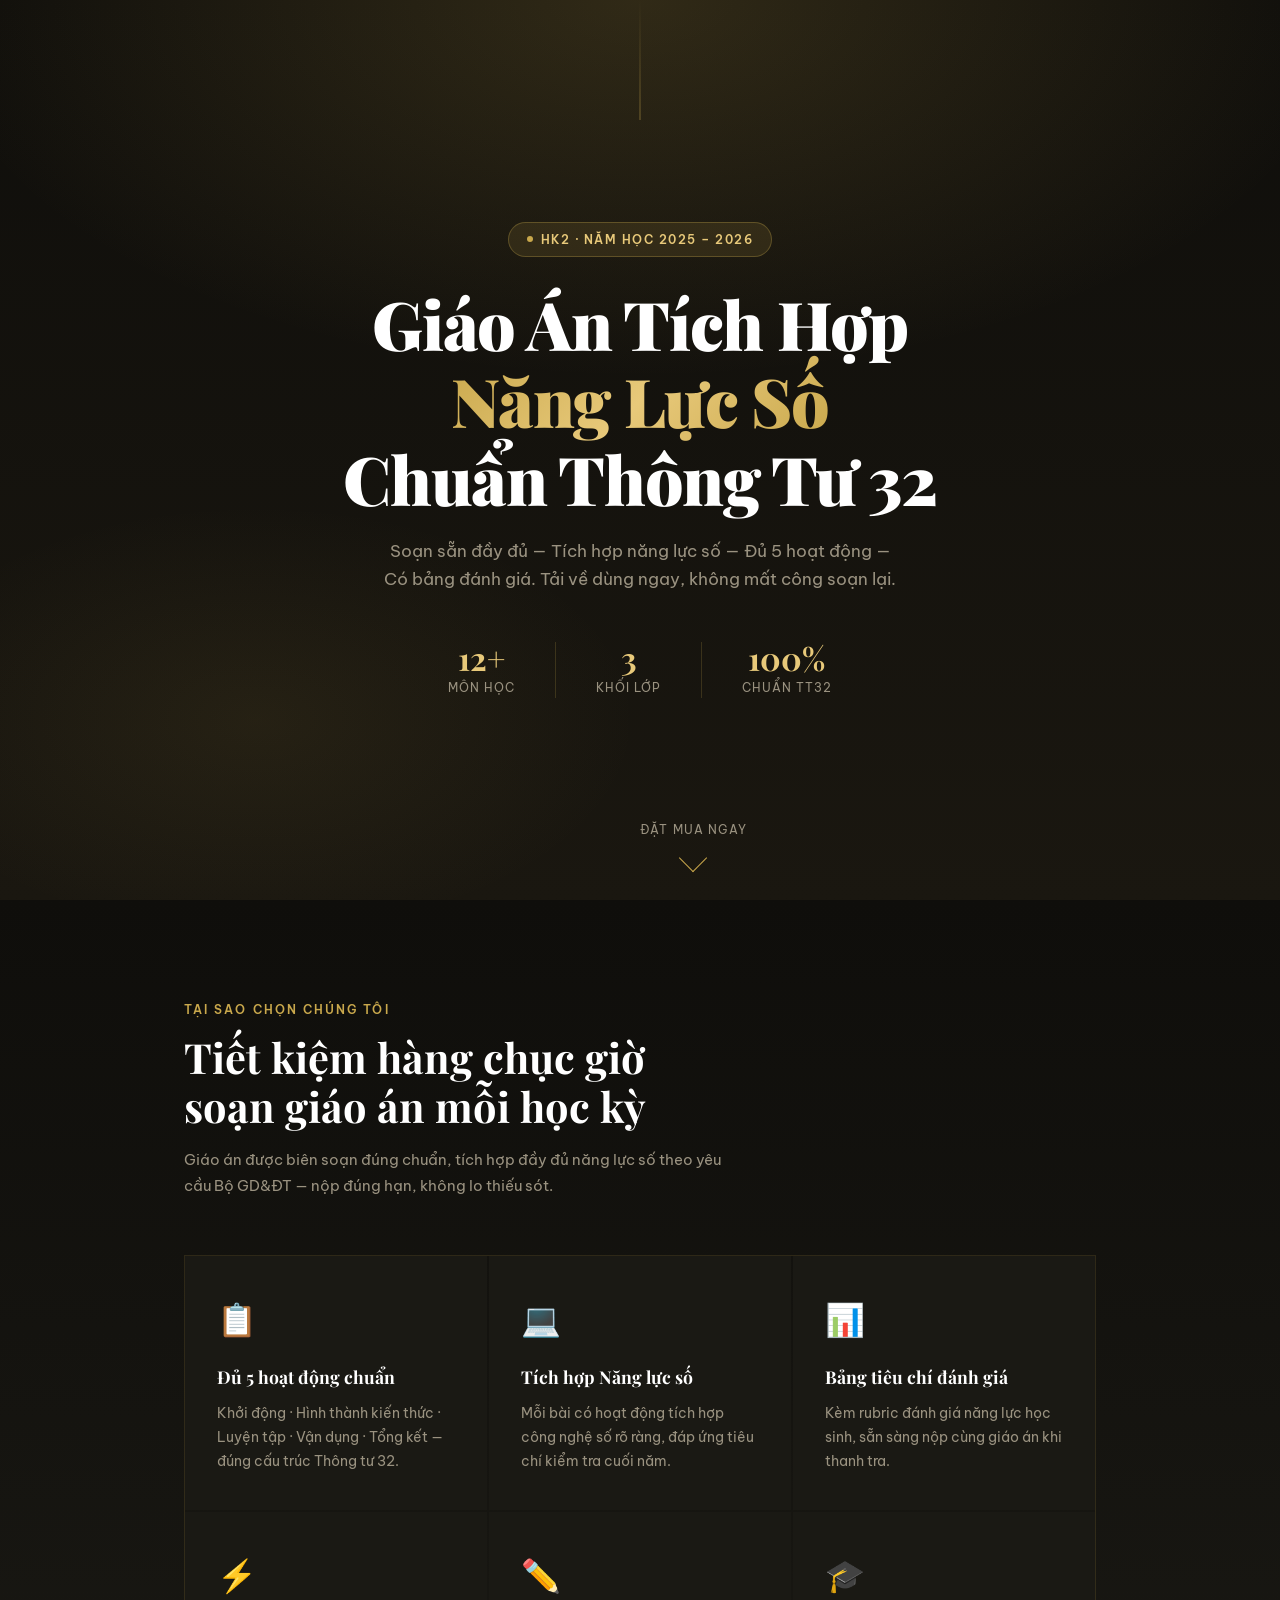
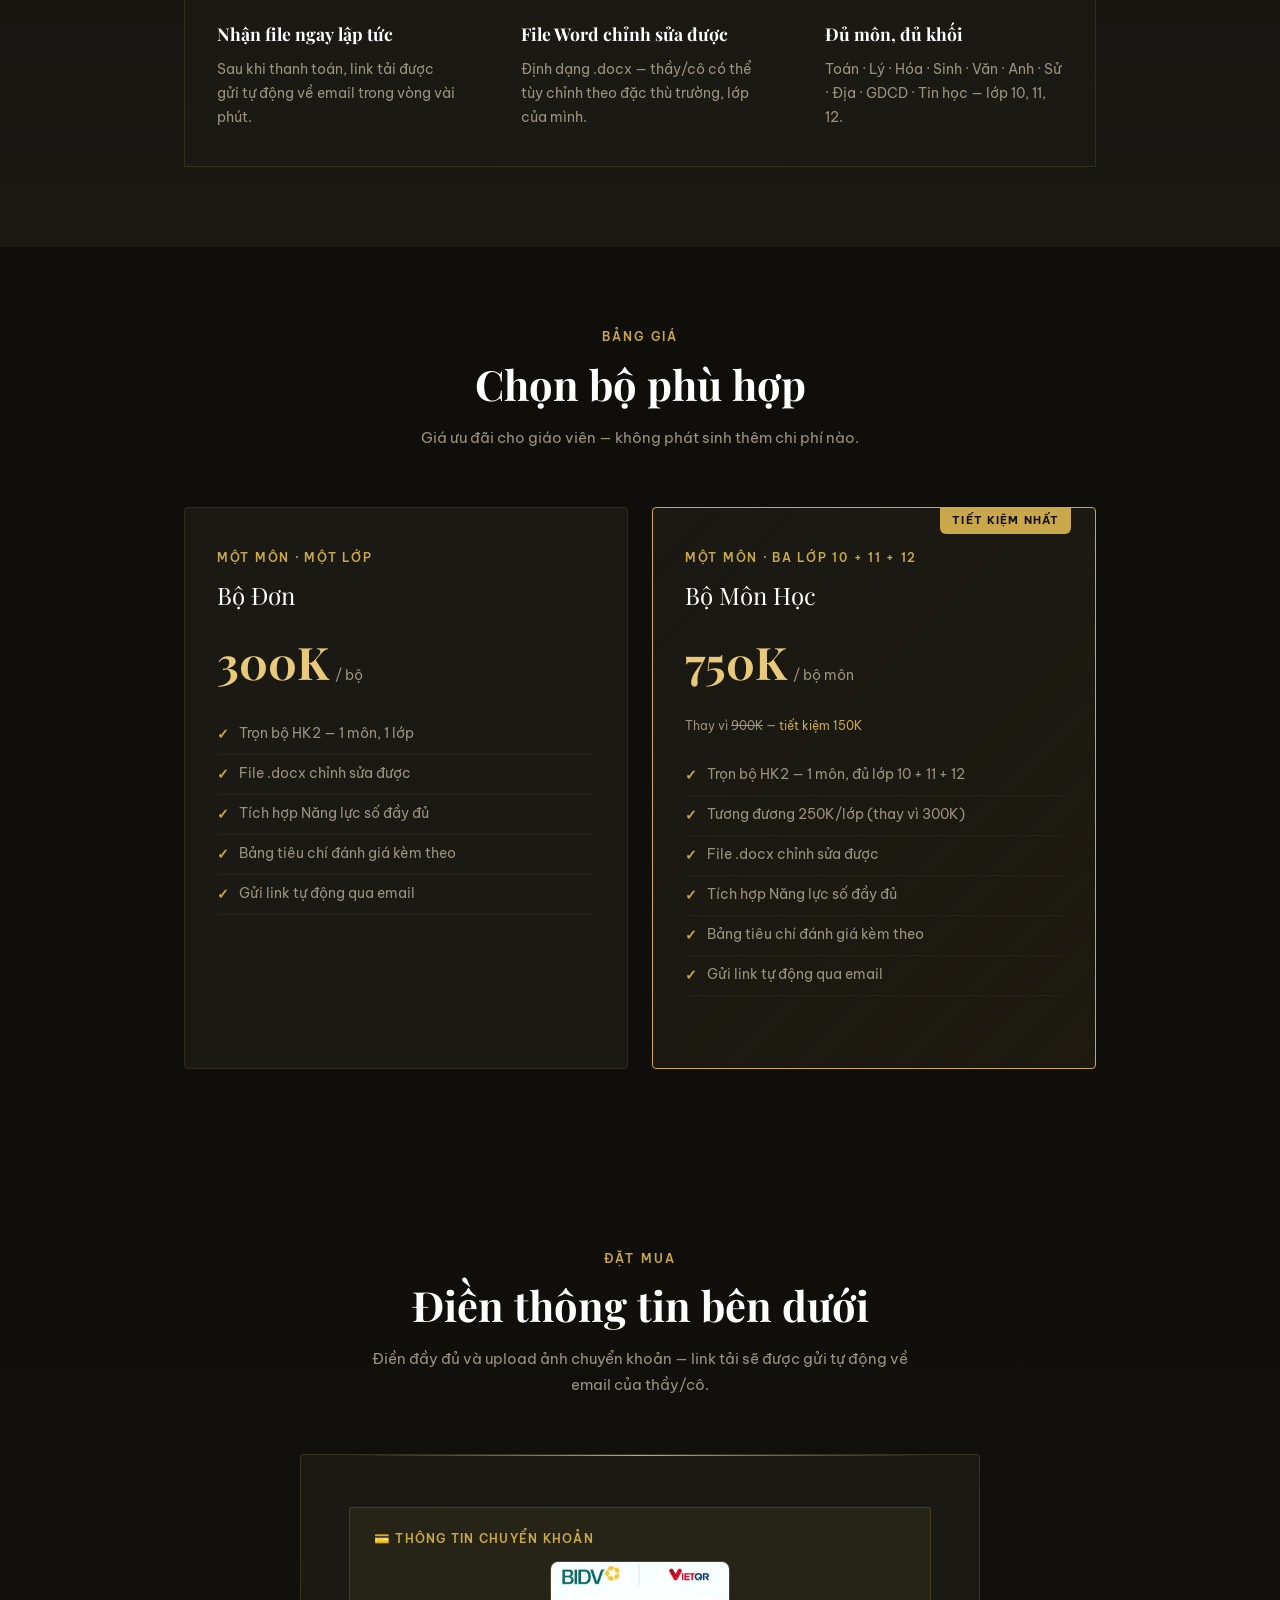
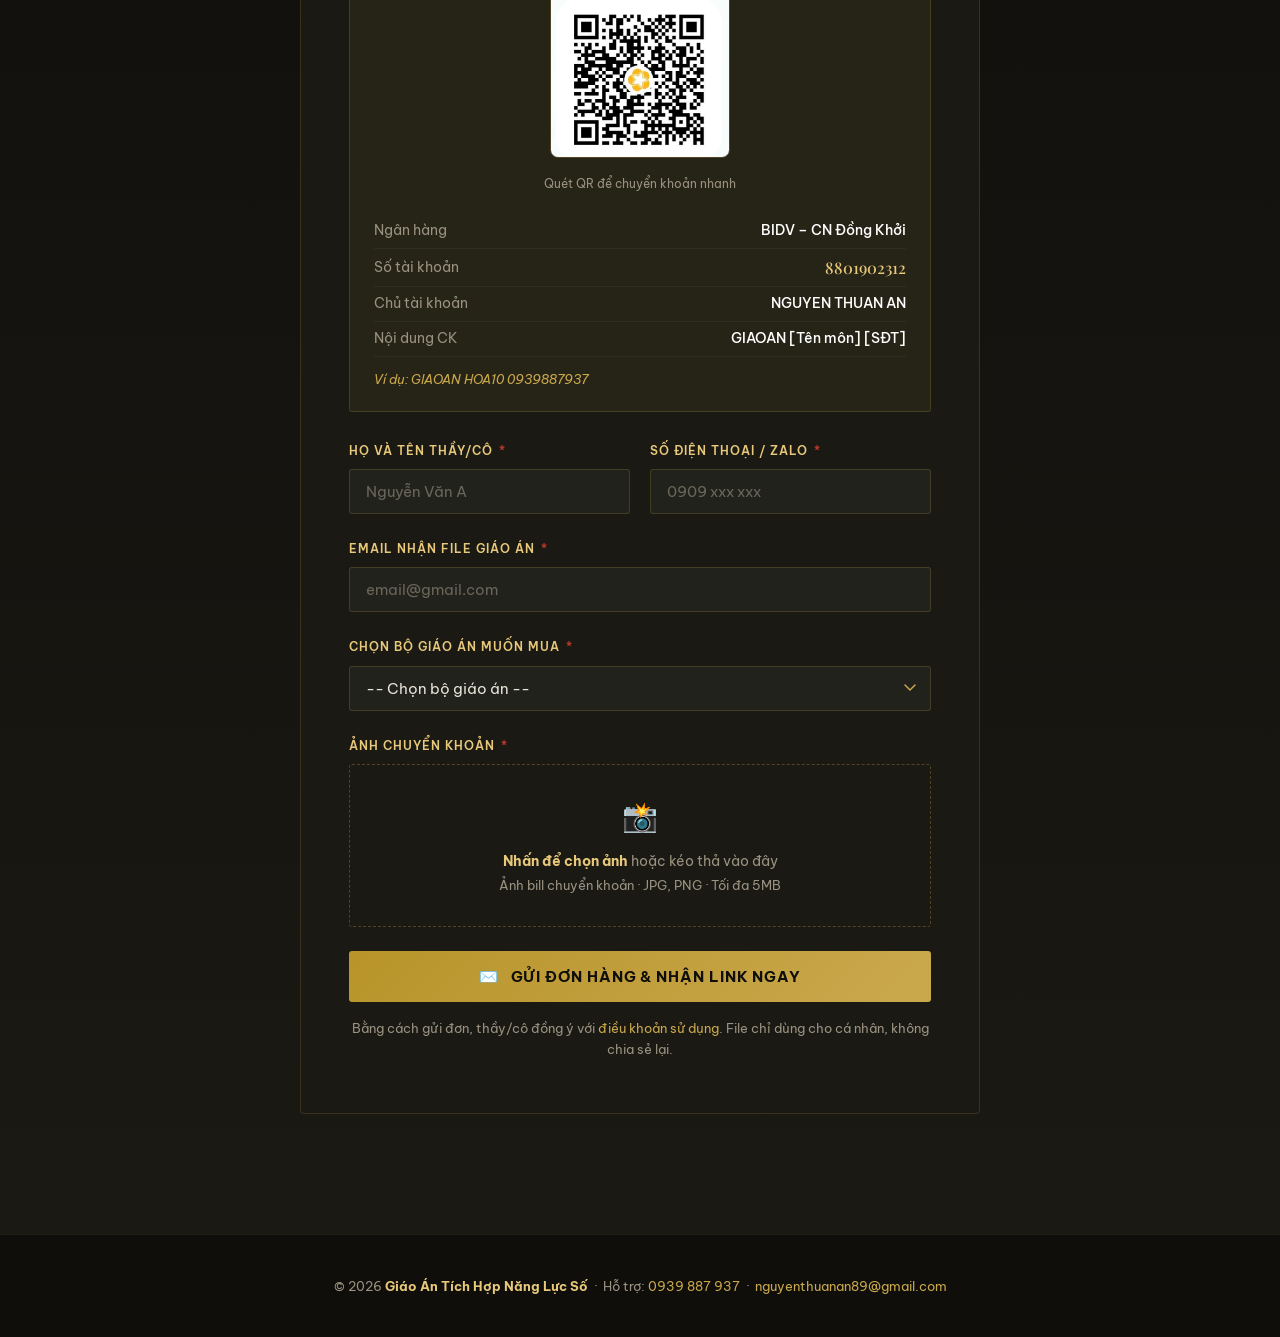
==== index.html @ e37b004a "Rename landing-giao-an.html to index.html" ====
<!DOCTYPE html>
<html lang="vi">
<head>
<meta charset="UTF-8"/>
<meta name="viewport" content="width=device-width, initial-scale=1.0"/>
<title>Giáo Án Tích Hợp Năng Lực Số HK2 2025–2026</title>
<link href="https://fonts.googleapis.com/css2?family=Playfair+Display:wght@700;900&family=Be+Vietnam+Pro:wght@300;400;500;600&display=swap" rel="stylesheet"/>
<style>
  :root {
    --gold: #c9a84c;
    --gold-light: #e8c97a;
    --gold-pale: #f5e9c8;
    --dark: #0f0e0b;
    --dark2: #1a1914;
    --dark3: #242318;
    --text: #e8e4d8;
    --text-muted: #9a9280;
    --red: #c0392b;
    --green: #27ae60;
  }

  *, *::before, *::after { box-sizing: border-box; margin: 0; padding: 0; }

  html { scroll-behavior: smooth; }

  body {
    background: var(--dark);
    color: var(--text);
    font-family: 'Be Vietnam Pro', sans-serif;
    font-weight: 400;
    line-height: 1.7;
    overflow-x: hidden;
  }

  /* ── NOISE TEXTURE OVERLAY ── */
  body::before {
    content: '';
    position: fixed;
    inset: 0;
    background-image: url("data:image/svg+xml,%3Csvg viewBox='0 0 200 200' xmlns='http://www.w3.org/2000/svg'%3E%3Cfilter id='n'%3E%3CfeTurbulence type='fractalNoise' baseFrequency='0.9' numOctaves='4' stitchTiles='stitch'/%3E%3C/filter%3E%3Crect width='100%25' height='100%25' filter='url(%23n)' opacity='0.04'/%3E%3C/svg%3E");
    pointer-events: none;
    z-index: 0;
    opacity: 0.4;
  }

  /* ── HERO ── */
  .hero {
    position: relative;
    min-height: 100vh;
    display: flex;
    flex-direction: column;
    align-items: center;
    justify-content: center;
    text-align: center;
    padding: 80px 24px 60px;
    overflow: hidden;
  }

  .hero-bg {
    position: absolute;
    inset: 0;
    background:
      radial-gradient(ellipse 80% 60% at 50% 0%, rgba(201,168,76,0.18) 0%, transparent 70%),
      radial-gradient(ellipse 50% 40% at 20% 80%, rgba(201,168,76,0.08) 0%, transparent 60%),
      linear-gradient(180deg, #0f0e0b 0%, #1a1710 100%);
    z-index: 0;
  }

  .hero-deco {
    position: absolute;
    top: 0; left: 50%;
    transform: translateX(-50%);
    width: 1px;
    height: 120px;
    background: linear-gradient(180deg, transparent, var(--gold));
    opacity: 0.5;
  }

  .badge {
    position: relative;
    z-index: 1;
    display: inline-flex;
    align-items: center;
    gap: 8px;
    background: rgba(201,168,76,0.12);
    border: 1px solid rgba(201,168,76,0.3);
    border-radius: 100px;
    padding: 6px 18px;
    font-size: 0.78rem;
    font-weight: 600;
    letter-spacing: 0.12em;
    text-transform: uppercase;
    color: var(--gold-light);
    margin-bottom: 28px;
    animation: fadeUp 0.8s ease both;
  }

  .badge::before {
    content: '';
    width: 6px; height: 6px;
    background: var(--gold);
    border-radius: 50%;
    animation: pulse 2s infinite;
  }

  @keyframes pulse {
    0%,100% { opacity: 1; transform: scale(1); }
    50% { opacity: 0.4; transform: scale(1.4); }
  }

  .hero h1 {
    position: relative;
    z-index: 1;
    font-family: 'Playfair Display', serif;
    font-size: clamp(2.4rem, 6vw, 4.2rem);
    font-weight: 900;
    line-height: 1.15;
    letter-spacing: -0.02em;
    color: #fff;
    max-width: 780px;
    animation: fadeUp 0.8s 0.15s ease both;
  }

  .hero h1 span {
    background: linear-gradient(135deg, var(--gold) 0%, var(--gold-light) 50%, var(--gold) 100%);
    -webkit-background-clip: text;
    -webkit-text-fill-color: transparent;
    background-clip: text;
  }

  .hero-sub {
    position: relative;
    z-index: 1;
    font-size: 1.05rem;
    color: var(--text-muted);
    max-width: 520px;
    margin: 20px auto 0;
    animation: fadeUp 0.8s 0.3s ease both;
  }

  .hero-stats {
    position: relative;
    z-index: 1;
    display: flex;
    gap: 40px;
    margin-top: 48px;
    animation: fadeUp 0.8s 0.45s ease both;
  }

  .stat { text-align: center; }
  .stat-num {
    font-family: 'Playfair Display', serif;
    font-size: 2rem;
    font-weight: 700;
    color: var(--gold-light);
    line-height: 1;
  }
  .stat-label {
    font-size: 0.75rem;
    color: var(--text-muted);
    letter-spacing: 0.08em;
    text-transform: uppercase;
    margin-top: 4px;
  }

  .stat-divider {
    width: 1px;
    background: rgba(201,168,76,0.2);
    align-self: stretch;
  }

  .scroll-hint {
    position: absolute;
    z-index: 1;
    bottom: 32px;
    left: 50%;
    transform: translateX(-50%);
    display: flex;
    flex-direction: column;
    align-items: center;
    gap: 8px;
    color: var(--text-muted);
    font-size: 0.72rem;
    letter-spacing: 0.1em;
    text-transform: uppercase;
    animation: fadeUp 1s 0.9s ease both;
  }

  .scroll-arrow {
    width: 20px; height: 20px;
    border-right: 1px solid var(--gold);
    border-bottom: 1px solid var(--gold);
    transform: rotate(45deg);
    animation: bounce 1.5s infinite;
  }

  @keyframes bounce {
    0%,100% { transform: rotate(45deg) translateY(0); }
    50% { transform: rotate(45deg) translateY(5px); }
  }

  /* ── SECTION BASE ── */
  section { position: relative; z-index: 1; }

  .container {
    max-width: 960px;
    margin: 0 auto;
    padding: 0 24px;
  }

  .section-label {
    font-size: 0.72rem;
    font-weight: 600;
    letter-spacing: 0.18em;
    text-transform: uppercase;
    color: var(--gold);
    margin-bottom: 12px;
  }

  .section-title {
    font-family: 'Playfair Display', serif;
    font-size: clamp(1.8rem, 4vw, 2.6rem);
    font-weight: 700;
    line-height: 1.2;
    color: #fff;
    margin-bottom: 16px;
  }

  .section-desc {
    color: var(--text-muted);
    max-width: 540px;
    font-size: 0.95rem;
  }

  /* ── WHY ── */
  .why {
    padding: 100px 0 80px;
    background: linear-gradient(180deg, var(--dark) 0%, var(--dark2) 100%);
  }

  .why-grid {
    display: grid;
    grid-template-columns: repeat(auto-fit, minmax(260px, 1fr));
    gap: 2px;
    margin-top: 56px;
    border: 1px solid rgba(201,168,76,0.15);
  }

  .why-card {
    background: var(--dark2);
    padding: 36px 32px;
    transition: background 0.3s;
    position: relative;
    overflow: hidden;
  }

  .why-card::after {
    content: '';
    position: absolute;
    bottom: 0; left: 0; right: 0;
    height: 2px;
    background: linear-gradient(90deg, transparent, var(--gold), transparent);
    transform: scaleX(0);
    transition: transform 0.4s;
  }

  .why-card:hover { background: var(--dark3); }
  .why-card:hover::after { transform: scaleX(1); }

  .why-icon {
    font-size: 2rem;
    margin-bottom: 16px;
    display: block;
  }

  .why-card h3 {
    font-family: 'Playfair Display', serif;
    font-size: 1.1rem;
    color: #fff;
    margin-bottom: 10px;
  }

  .why-card p {
    font-size: 0.88rem;
    color: var(--text-muted);
    line-height: 1.7;
  }

  /* ── PRICING ── */
  .pricing {
    padding: 80px 0 100px;
  }

  .pricing-grid {
    display: grid;
    grid-template-columns: repeat(auto-fit, minmax(280px, 1fr));
    gap: 24px;
    margin-top: 56px;
  }

  .price-card {
    background: var(--dark2);
    border: 1px solid rgba(201,168,76,0.12);
    border-radius: 4px;
    padding: 40px 32px;
    position: relative;
    transition: transform 0.3s, border-color 0.3s;
  }

  .price-card:hover {
    transform: translateY(-6px);
    border-color: rgba(201,168,76,0.4);
  }

  .price-card.featured {
    border-color: var(--gold);
    background: linear-gradient(135deg, var(--dark2) 0%, rgba(201,168,76,0.08) 100%);
  }

  .featured-tag {
    position: absolute;
    top: -1px; right: 24px;
    background: var(--gold);
    color: var(--dark);
    font-size: 0.7rem;
    font-weight: 700;
    letter-spacing: 0.1em;
    text-transform: uppercase;
    padding: 4px 12px;
    border-radius: 0 0 6px 6px;
  }

  .price-subject {
    font-size: 0.72rem;
    font-weight: 600;
    letter-spacing: 0.15em;
    text-transform: uppercase;
    color: var(--gold);
    margin-bottom: 8px;
  }

  .price-name {
    font-family: 'Playfair Display', serif;
    font-size: 1.5rem;
    color: #fff;
    margin-bottom: 24px;
  }

  .price-amount {
    display: flex;
    align-items: baseline;
    gap: 6px;
    margin-bottom: 28px;
  }

  .price-num {
    font-family: 'Playfair Display', serif;
    font-size: 2.8rem;
    font-weight: 700;
    color: var(--gold-light);
    line-height: 1;
  }

  .price-unit {
    font-size: 0.85rem;
    color: var(--text-muted);
  }

  .price-features {
    list-style: none;
    margin-bottom: 32px;
  }

  .price-features li {
    display: flex;
    align-items: flex-start;
    gap: 10px;
    font-size: 0.88rem;
    color: var(--text-muted);
    padding: 7px 0;
    border-bottom: 1px solid rgba(255,255,255,0.04);
  }

  .price-features li::before {
    content: '✓';
    color: var(--gold);
    font-weight: 700;
    flex-shrink: 0;
    margin-top: 1px;
  }

  /* ── FORM SECTION ── */
  .form-section {
    padding: 80px 0 120px;
    background: linear-gradient(180deg, var(--dark) 0%, var(--dark2) 100%);
  }

  .form-wrap {
    max-width: 680px;
    margin: 56px auto 0;
    background: var(--dark2);
    border: 1px solid rgba(201,168,76,0.18);
    border-radius: 4px;
    padding: 52px 48px;
    position: relative;
  }

  .form-wrap::before {
    content: '';
    position: absolute;
    top: 0; left: 48px; right: 48px;
    height: 1px;
    background: linear-gradient(90deg, transparent, var(--gold), transparent);
  }

  .form-row {
    display: grid;
    grid-template-columns: 1fr 1fr;
    gap: 20px;
  }

  .form-group {
    margin-bottom: 24px;
  }

  .form-group.full { grid-column: 1 / -1; }

  label {
    display: block;
    font-size: 0.78rem;
    font-weight: 600;
    letter-spacing: 0.08em;
    text-transform: uppercase;
    color: var(--gold-light);
    margin-bottom: 8px;
  }

  label span {
    color: var(--red);
    margin-left: 2px;
  }

  input, select, textarea {
    width: 100%;
    background: rgba(255,255,255,0.04);
    border: 1px solid rgba(201,168,76,0.2);
    border-radius: 3px;
    padding: 12px 16px;
    color: var(--text);
    font-family: 'Be Vietnam Pro', sans-serif;
    font-size: 0.92rem;
    transition: border-color 0.25s, background 0.25s;
    outline: none;
    -webkit-appearance: none;
  }

  input:focus, select:focus, textarea:focus {
    border-color: var(--gold);
    background: rgba(201,168,76,0.05);
  }

  input::placeholder, textarea::placeholder {
    color: var(--text-muted);
    opacity: 0.6;
  }

  select {
    cursor: pointer;
    background-image: url("data:image/svg+xml,%3Csvg xmlns='http://www.w3.org/2000/svg' width='12' height='8' viewBox='0 0 12 8'%3E%3Cpath d='M1 1l5 5 5-5' stroke='%23c9a84c' stroke-width='1.5' fill='none' stroke-linecap='round'/%3E%3C/svg%3E");
    background-repeat: no-repeat;
    background-position: right 14px center;
    padding-right: 40px;
  }

  select option {
    background: var(--dark2);
    color: var(--text);
  }

  /* Upload area */
  .upload-area {
    border: 1px dashed rgba(201,168,76,0.3);
    border-radius: 3px;
    padding: 28px 20px;
    text-align: center;
    cursor: pointer;
    transition: border-color 0.25s, background 0.25s;
    position: relative;
  }

  .upload-area:hover {
    border-color: var(--gold);
    background: rgba(201,168,76,0.04);
  }

  .upload-area input[type="file"] {
    position: absolute;
    inset: 0;
    opacity: 0;
    cursor: pointer;
    width: 100%;
    height: 100%;
    border: none;
    padding: 0;
    background: none;
  }

  .upload-icon { font-size: 1.8rem; margin-bottom: 8px; }

  .upload-text {
    font-size: 0.88rem;
    color: var(--text-muted);
  }

  .upload-text strong { color: var(--gold-light); }

  #upload-preview {
    margin-top: 10px;
    font-size: 0.82rem;
    color: var(--green);
    display: none;
  }

  /* CK Info box */
  .ck-box {
    background: rgba(201,168,76,0.07);
    border: 1px solid rgba(201,168,76,0.2);
    border-radius: 3px;
    padding: 20px 24px;
    margin-bottom: 28px;
  }

  .ck-box-title {
    font-size: 0.78rem;
    font-weight: 600;
    letter-spacing: 0.1em;
    text-transform: uppercase;
    color: var(--gold);
    margin-bottom: 12px;
  }

  .ck-row {
    display: flex;
    justify-content: space-between;
    align-items: center;
    padding: 5px 0;
    border-bottom: 1px solid rgba(255,255,255,0.04);
    font-size: 0.88rem;
  }

  .ck-row:last-child { border-bottom: none; }
  .ck-key { color: var(--text-muted); }
  .ck-val { color: #fff; font-weight: 500; }
  .ck-val.highlight { color: var(--gold-light); font-family: 'Playfair Display', serif; font-size: 1rem; }

  /* Submit button */
  .btn-submit {
    width: 100%;
    background: linear-gradient(135deg, #b8942a 0%, var(--gold) 50%, #b8942a 100%);
    background-size: 200% auto;
    border: none;
    border-radius: 3px;
    padding: 16px 24px;
    color: var(--dark);
    font-family: 'Be Vietnam Pro', sans-serif;
    font-size: 0.95rem;
    font-weight: 700;
    letter-spacing: 0.06em;
    text-transform: uppercase;
    cursor: pointer;
    transition: background-position 0.4s, transform 0.2s, box-shadow 0.3s;
    position: relative;
    overflow: hidden;
  }

  .btn-submit:hover {
    background-position: right center;
    transform: translateY(-2px);
    box-shadow: 0 8px 32px rgba(201,168,76,0.35);
  }

  .btn-submit:active { transform: translateY(0); }

  .btn-submit:disabled {
    opacity: 0.6;
    cursor: not-allowed;
    transform: none;
  }

  /* Success state */
  .success-msg {
    display: none;
    text-align: center;
    padding: 40px 20px;
    animation: fadeUp 0.5s ease both;
  }

  .success-icon {
    font-size: 3rem;
    margin-bottom: 16px;
  }

  .success-msg h3 {
    font-family: 'Playfair Display', serif;
    font-size: 1.6rem;
    color: var(--gold-light);
    margin-bottom: 10px;
  }

  .success-msg p {
    color: var(--text-muted);
    font-size: 0.92rem;
  }

  /* Form note */
  .form-note {
    text-align: center;
    font-size: 0.8rem;
    color: var(--text-muted);
    margin-top: 16px;
  }

  .form-note a { color: var(--gold); text-decoration: none; }

  /* Error */
  .field-error {
    font-size: 0.78rem;
    color: #e74c3c;
    margin-top: 5px;
    display: none;
  }

  /* ── FOOTER ── */
  footer {
    border-top: 1px solid rgba(201,168,76,0.1);
    padding: 40px 24px;
    text-align: center;
    color: var(--text-muted);
    font-size: 0.82rem;
  }

  footer a { color: var(--gold); text-decoration: none; }

  /* ── ANIMATIONS ── */
  @keyframes fadeUp {
    from { opacity: 0; transform: translateY(24px); }
    to   { opacity: 1; transform: translateY(0); }
  }

  .reveal {
    opacity: 0;
    transform: translateY(30px);
    transition: opacity 0.7s ease, transform 0.7s ease;
  }

  .reveal.visible {
    opacity: 1;
    transform: translateY(0);
  }

  /* ── RESPONSIVE ── */
  @media (max-width: 600px) {
    .form-wrap { padding: 36px 24px; }
    .form-row { grid-template-columns: 1fr; }
    .hero-stats { gap: 24px; }
    .stat-num { font-size: 1.5rem; }
  }
</style>
</head>
<body>

<!-- HERO -->
<section class="hero">
  <div class="hero-bg"></div>
  <div class="hero-deco"></div>

  <div class="badge">HK2 · Năm học 2025 – 2026</div>

  <h1>Giáo Án Tích Hợp<br/><span>Năng Lực Số</span><br/>Chuẩn Thông Tư 32</h1>

  <p class="hero-sub">Soạn sẵn đầy đủ — Tích hợp năng lực số — Đủ 5 hoạt động — Có bảng đánh giá. Tải về dùng ngay, không mất công soạn lại.</p>

  <div class="hero-stats">
    <div class="stat">
      <div class="stat-num">12+</div>
      <div class="stat-label">Môn học</div>
    </div>
    <div class="stat-divider"></div>
    <div class="stat">
      <div class="stat-num">3</div>
      <div class="stat-label">Khối lớp</div>
    </div>
    <div class="stat-divider"></div>
    <div class="stat">
      <div class="stat-num">100%</div>
      <div class="stat-label">Chuẩn TT32</div>
    </div>
  </div>

  <div class="scroll-hint">
    Đặt mua ngay
    <div class="scroll-arrow"></div>
  </div>
</section>

<!-- WHY -->
<section class="why">
  <div class="container">
    <div class="reveal">
      <div class="section-label">Tại sao chọn chúng tôi</div>
      <h2 class="section-title">Tiết kiệm hàng chục giờ<br/>soạn giáo án mỗi học kỳ</h2>
      <p class="section-desc">Giáo án được biên soạn đúng chuẩn, tích hợp đầy đủ năng lực số theo yêu cầu Bộ GD&ĐT — nộp đúng hạn, không lo thiếu sót.</p>
    </div>

    <div class="why-grid reveal">
      <div class="why-card">
        <span class="why-icon">📋</span>
        <h3>Đủ 5 hoạt động chuẩn</h3>
        <p>Khởi động · Hình thành kiến thức · Luyện tập · Vận dụng · Tổng kết — đúng cấu trúc Thông tư 32.</p>
      </div>
      <div class="why-card">
        <span class="why-icon">💻</span>
        <h3>Tích hợp Năng lực số</h3>
        <p>Mỗi bài có hoạt động tích hợp công nghệ số rõ ràng, đáp ứng tiêu chí kiểm tra cuối năm.</p>
      </div>
      <div class="why-card">
        <span class="why-icon">📊</span>
        <h3>Bảng tiêu chí đánh giá</h3>
        <p>Kèm rubric đánh giá năng lực học sinh, sẵn sàng nộp cùng giáo án khi thanh tra.</p>
      </div>
      <div class="why-card">
        <span class="why-icon">⚡</span>
        <h3>Nhận file ngay lập tức</h3>
        <p>Sau khi thanh toán, link tải được gửi tự động về email trong vòng vài phút.</p>
      </div>
      <div class="why-card">
        <span class="why-icon">✏️</span>
        <h3>File Word chỉnh sửa được</h3>
        <p>Định dạng .docx — thầy/cô có thể tùy chỉnh theo đặc thù trường, lớp của mình.</p>
      </div>
      <div class="why-card">
        <span class="why-icon">🎓</span>
        <h3>Đủ môn, đủ khối</h3>
        <p>Toán · Lý · Hóa · Sinh · Văn · Anh · Sử · Địa · GDCD · Tin học — lớp 10, 11, 12.</p>
      </div>
    </div>
  </div>
</section>

<!-- PRICING -->
<section class="pricing">
  <div class="container">
    <div class="reveal" style="text-align:center">
      <div class="section-label">Bảng giá</div>
      <h2 class="section-title">Chọn bộ phù hợp</h2>
      <p class="section-desc" style="margin:0 auto">Giá ưu đãi cho giáo viên — không phát sinh thêm chi phí nào.</p>
    </div>

    <div class="pricing-grid reveal">
      <div class="price-card">
        <div class="price-subject">Một môn · Một lớp</div>
        <div class="price-name">Bộ Đơn</div>
        <div class="price-amount">
          <div class="price-num">300K</div>
          <div class="price-unit">/ bộ</div>
        </div>
        <ul class="price-features">
          <li>Trọn bộ HK2 — 1 môn, 1 lớp</li>
          <li>File .docx chỉnh sửa được</li>
          <li>Tích hợp Năng lực số đầy đủ</li>
          <li>Bảng tiêu chí đánh giá kèm theo</li>
          <li>Gửi link tự động qua email</li>
        </ul>
      </div>

      <div class="price-card featured">
        <div class="featured-tag">Tiết kiệm nhất</div>
        <div class="price-subject">Một môn · Ba lớp 10 + 11 + 12</div>
        <div class="price-name">Bộ Môn Học</div>
        <div class="price-amount">
          <div class="price-num">750K</div>
          <div class="price-unit">/ bộ môn</div>
        </div>
        <div style="font-size:0.78rem; color:var(--text-muted); margin-bottom:20px;">
          Thay vì <s style="color:var(--text-muted)">900K</s> — <span style="color:var(--gold)">tiết kiệm 150K</span>
        </div>
        <ul class="price-features">
          <li>Trọn bộ HK2 — 1 môn, đủ lớp 10 + 11 + 12</li>
          <li>Tương đương 250K/lớp (thay vì 300K)</li>
          <li>File .docx chỉnh sửa được</li>
          <li>Tích hợp Năng lực số đầy đủ</li>
          <li>Bảng tiêu chí đánh giá kèm theo</li>
          <li>Gửi link tự động qua email</li>
        </ul>
      </div>
    </div>
  </div>
</section>

<!-- FORM -->
<section class="form-section" id="dat-mua">
  <div class="container">
    <div class="reveal" style="text-align:center">
      <div class="section-label">Đặt mua</div>
      <h2 class="section-title">Điền thông tin bên dưới</h2>
      <p class="section-desc" style="margin:0 auto">Điền đầy đủ và upload ảnh chuyển khoản — link tải sẽ được gửi tự động về email của thầy/cô.</p>
    </div>

    <div class="form-wrap reveal">

      <!-- Thông tin CK -->
      <div class="ck-box">
        <div class="ck-box-title">💳 Thông tin chuyển khoản</div>

        <!-- QR Code -->
        <div style="text-align:center; margin-bottom:20px;">
          <img src="TAI_KHOAN_NH.jpg" alt="QR Code BIDV - NGUYEN THUAN AN"
               style="width:180px; height:auto; border-radius:8px; border:1px solid rgba(201,168,76,0.25);"/>
          <div style="font-size:0.75rem; color:var(--text-muted); margin-top:8px;">Quét QR để chuyển khoản nhanh</div>
        </div>

        <div class="ck-row">
          <span class="ck-key">Ngân hàng</span>
          <span class="ck-val">BIDV – CN Đồng Khởi</span>
        </div>
        <div class="ck-row">
          <span class="ck-key">Số tài khoản</span>
          <span class="ck-val highlight">8801902312</span>
        </div>
        <div class="ck-row">
          <span class="ck-key">Chủ tài khoản</span>
          <span class="ck-val">NGUYEN THUAN AN</span>
        </div>
        <div class="ck-row">
          <span class="ck-key">Nội dung CK</span>
          <span class="ck-val">GIAOAN [Tên môn] [SĐT]</span>
        </div>
        <div style="margin-top:12px; font-size:0.8rem; color:var(--gold); font-style:italic;">
          Ví dụ: GIAOAN HOA10 0939887937
        </div>
      </div>

      <!-- Form -->
      <form id="order-form" novalidate>

        <div class="form-row">
          <div class="form-group">
            <label>Họ và tên thầy/cô <span>*</span></label>
            <input type="text" id="f-name" placeholder="Nguyễn Văn A" required/>
            <div class="field-error" id="err-name">Vui lòng nhập họ tên</div>
          </div>
          <div class="form-group">
            <label>Số điện thoại / Zalo <span>*</span></label>
            <input type="tel" id="f-phone" placeholder="0909 xxx xxx" required/>
            <div class="field-error" id="err-phone">Vui lòng nhập số điện thoại</div>
          </div>
        </div>

        <div class="form-group">
          <label>Email nhận file giáo án <span>*</span></label>
          <input type="email" id="f-email" placeholder="email@gmail.com" required/>
          <div class="field-error" id="err-email">Vui lòng nhập email hợp lệ</div>
        </div>

        <div class="form-group">
          <label>Chọn bộ giáo án muốn mua <span>*</span></label>
          <select id="f-subject" required>
            <option value="">-- Chọn bộ giáo án --</option>
            <optgroup label="🔢 Toán">
              <option>Giáo án Toán 10 HK2</option>
              <option>Giáo án Toán 11 HK2</option>
              <option>Giáo án Toán 12 HK2</option>
            </optgroup>
            <optgroup label="⚗️ Hóa học">
              <option>Giáo án Hoá 10 HK2</option>
              <option>Giáo án Hoá 11 HK2</option>
              <option>Giáo án Hoá 12 HK2</option>
            </optgroup>
            <optgroup label="⚡ Vật Lý">
              <option>Giáo án Lý 10 HK2</option>
              <option>Giáo án Lý 11 HK2</option>
              <option>Giáo án Lý 12 HK2</option>
            </optgroup>
            <optgroup label="🌿 Sinh học">
              <option>Giáo án Sinh 10 HK2</option>
              <option>Giáo án Sinh 11 HK2</option>
              <option>Giáo án Sinh 12 HK2</option>
            </optgroup>
            
            
            
          </select>
          <div class="field-error" id="err-subject">Vui lòng chọn bộ giáo án</div>
        </div>

        <div class="form-group">
          <label>Ảnh chuyển khoản <span>*</span></label>
          <div class="upload-area" id="upload-area" onclick="document.getElementById('f-ck').click()">
            <input type="file" id="f-ck" accept="image/*" style="display:none"/>
            <div id="upload-idle">
              <div class="upload-icon">📸</div>
              <div class="upload-text"><strong>Nhấn để chọn ảnh</strong> hoặc kéo thả vào đây<br/><span style="font-size:0.8rem">Ảnh bill chuyển khoản · JPG, PNG · Tối đa 5MB</span></div>
            </div>
            <div id="upload-loading" style="display:none">
              <div style="font-size:1.6rem; margin-bottom:8px">⏳</div>
              <div style="font-size:0.88rem; color:var(--gold-light)">Đang tải ảnh lên...</div>
            </div>
            <div id="upload-done" style="display:none">
              <div style="font-size:1.6rem; margin-bottom:8px">✅</div>
              <div style="font-size:0.88rem; color:#27ae60; font-weight:600">Ảnh đã tải lên thành công!</div>
              <div id="upload-filename" style="font-size:0.78rem; color:var(--text-muted); margin-top:4px"></div>
              <img id="upload-thumb" src="" alt="" style="margin-top:10px; max-height:80px; border-radius:4px; border:1px solid rgba(201,168,76,0.3);"/>
            </div>
          </div>
          <input type="hidden" id="f-ck-url"/>
          <div class="field-error" id="err-ck">Vui lòng upload ảnh chuyển khoản</div>
        </div>

        <button type="submit" class="btn-submit" id="btn-submit">
          ✉️ &nbsp; Gửi đơn hàng & nhận link ngay
        </button>

      </form>

      <!-- Success -->
      <div class="success-msg" id="success-msg">
        <div class="success-icon">✅</div>
        <h3>Đơn hàng đã được ghi nhận!</h3>
        <p>Chúng tôi sẽ xác nhận thanh toán và gửi link tải về email của thầy/cô trong thời gian sớm nhất.<br/><br/>
        Nếu cần hỗ trợ, vui lòng liên hệ Zalo: <strong style="color:var(--gold-light)">0939 887 937</strong></p>
      </div>

      <p class="form-note">Bằng cách gửi đơn, thầy/cô đồng ý với <a href="#">điều khoản sử dụng</a>. File chỉ dùng cho cá nhân, không chia sẻ lại.</p>
    </div>
  </div>
</section>

<!-- FOOTER -->
<footer>
  <p>© 2026 <strong style="color:var(--gold-light)">Giáo Án Tích Hợp Năng Lực Số</strong> &nbsp;·&nbsp; Hỗ trợ: <a href="tel:0939887937">0939 887 937</a> &nbsp;·&nbsp; <a href="mailto:nguyenthuanan89@gmail.com">nguyenthuanan89@gmail.com</a></p>
</footer>

<script>
// ══════════════════════════════════════════════════
//  CẤU HÌNH - ĐIỀN VÀO ĐÂY
// ══════════════════════════════════════════════════

// 1. Đăng ký cloudinary.com (miễn phí) → lấy Cloud Name
const CLOUDINARY_CLOUD_NAME = "dvpazgx0y";   // ← Thay vào đây

// 2. Vào Settings → Upload → Upload Presets → Add preset
//    Đặt tên preset, chọn "Unsigned" → Save → copy tên vào đây
const CLOUDINARY_PRESET     = "giao_an_ck";           // ← Tên preset bạn đặt

// 3. Google Form
const FORM_ACTION = "https://docs.google.com/forms/d/e/1FAIpQLScSRwbGZN28VPH6BBUcTDwh7TGRe6EQT44J_T_CeNq9-nYiyQ/formResponse";
const ENTRY = {
  name:    "entry.2052112983",
  email:   "entry.1372176837",
  phone:   "entry.877288516",
  subject: "entry.65958906",
  xacnhan: "entry.2003193280",  // ← Trường text nhận link ảnh Cloudinary
};

// ══════════════════════════════════════════════════
//  REVEAL ON SCROLL
// ══════════════════════════════════════════════════
const reveals = document.querySelectorAll('.reveal');
const io = new IntersectionObserver((entries) => {
  entries.forEach((e, i) => {
    if (e.isIntersecting) {
      setTimeout(() => e.target.classList.add('visible'), i * 80);
      io.unobserve(e.target);
    }
  });
}, { threshold: 0.1 });
reveals.forEach(r => io.observe(r));

// ══════════════════════════════════════════════════
//  UPLOAD ẢNH LÊN CLOUDINARY
// ══════════════════════════════════════════════════

let uploadedImageUrl = "";

async function uploadToCloudinary(file) {
  const area     = document.getElementById('upload-area');
  const idle     = document.getElementById('upload-idle');
  const loading  = document.getElementById('upload-loading');
  const done     = document.getElementById('upload-done');
  const thumb    = document.getElementById('upload-thumb');
  const filename = document.getElementById('upload-filename');

  // Kiểm tra dung lượng
  if (file.size > 5 * 1024 * 1024) {
    alert('Ảnh quá lớn! Vui lòng chọn ảnh dưới 5MB.');
    return;
  }

  // Hiện trạng thái loading
  idle.style.display    = 'none';
  done.style.display    = 'none';
  loading.style.display = 'block';
  area.style.borderColor = 'var(--gold)';
  area.style.borderStyle = 'solid';

  try {
    const formData = new FormData();
    formData.append('file', file);
    formData.append('upload_preset', CLOUDINARY_PRESET);
    formData.append('folder', 'giao_an_ck');

    const res = await fetch(
      `https://api.cloudinary.com/v1_1/${CLOUDINARY_CLOUD_NAME}/image/upload`,
      { method: 'POST', body: formData }
    );

    if (!res.ok) throw new Error('Upload thất bại');

    const data = await res.json();
    uploadedImageUrl = data.secure_url;
    document.getElementById('f-ck-url').value = uploadedImageUrl;

    // Hiện trạng thái thành công
    loading.style.display = 'none';
    done.style.display    = 'block';
    thumb.src             = uploadedImageUrl;
    filename.textContent  = file.name;
    area.style.borderColor = '#27ae60';
    document.getElementById('err-ck').style.display = 'none';

  } catch (err) {
    loading.style.display = 'none';
    idle.style.display    = 'block';
    area.style.borderColor = '#e74c3c';
    alert('Upload thất bại! Kiểm tra lại Cloud Name và Preset trong file HTML.\nLỗi: ' + err.message);
  }
}

// Chọn file qua click
document.getElementById('f-ck').addEventListener('change', function() {
  if (this.files && this.files[0]) uploadToCloudinary(this.files[0]);
});

// Drag & drop
const uploadArea = document.getElementById('upload-area');
uploadArea.addEventListener('dragover', (e) => {
  e.preventDefault();
  uploadArea.style.borderColor = 'var(--gold)';
  uploadArea.style.background  = 'rgba(201,168,76,0.08)';
});
uploadArea.addEventListener('dragleave', () => {
  uploadArea.style.borderColor = uploadedImageUrl ? '#27ae60' : 'rgba(201,168,76,0.3)';
  uploadArea.style.background  = '';
});
uploadArea.addEventListener('drop', (e) => {
  e.preventDefault();
  uploadArea.style.background = '';
  const file = e.dataTransfer.files[0];
  if (file && file.type.startsWith('image/')) {
    uploadToCloudinary(file);
  } else {
    alert('Vui lòng chọn file ảnh (JPG, PNG)');
  }
});

// ══════════════════════════════════════════════════
//  SUBMIT FORM → GOOGLE FORM
// ══════════════════════════════════════════════════

document.getElementById('order-form').addEventListener('submit', async function(ev) {
  ev.preventDefault();

  const name    = document.getElementById('f-name').value.trim();
  const email   = document.getElementById('f-email').value.trim();
  const phone   = document.getElementById('f-phone').value.trim();
  const subject = document.getElementById('f-subject').value;

  let valid = true;
  const setErr = (errId, cond) => {
    document.getElementById(errId).style.display = cond ? 'none' : 'block';
    if (!cond) valid = false;
  };

  setErr('err-name',    name.length > 1);
  setErr('err-email',   /^[^\s@]+@[^\s@]+\.[^\s@]+$/.test(email));
  setErr('err-phone',   phone.length >= 9);
  setErr('err-subject', subject !== '');
  setErr('err-ck',      uploadedImageUrl.length > 0);

  if (!valid) return;

  const btn = document.getElementById('btn-submit');
  btn.disabled    = true;
  btn.textContent = '⏳  Đang gửi đơn...';

  try {
    const body = new FormData();
    body.append(ENTRY.name,    name);
    body.append(ENTRY.email,   email);
    body.append(ENTRY.phone,   phone);
    body.append(ENTRY.subject, subject);
    body.append(ENTRY.xacnhan, uploadedImageUrl);  // Link ảnh Cloudinary

    await fetch(FORM_ACTION, { method: 'POST', body, mode: 'no-cors' });

    document.getElementById('order-form').style.display  = 'none';
    document.getElementById('success-msg').style.display = 'block';

  } catch(err) {
    btn.disabled    = false;
    btn.textContent = '✉️  Gửi đơn hàng & nhận link ngay';
    alert('Có lỗi xảy ra. Vui lòng thử lại hoặc liên hệ Zalo.');
  }
});
</script>
</body>
</html>
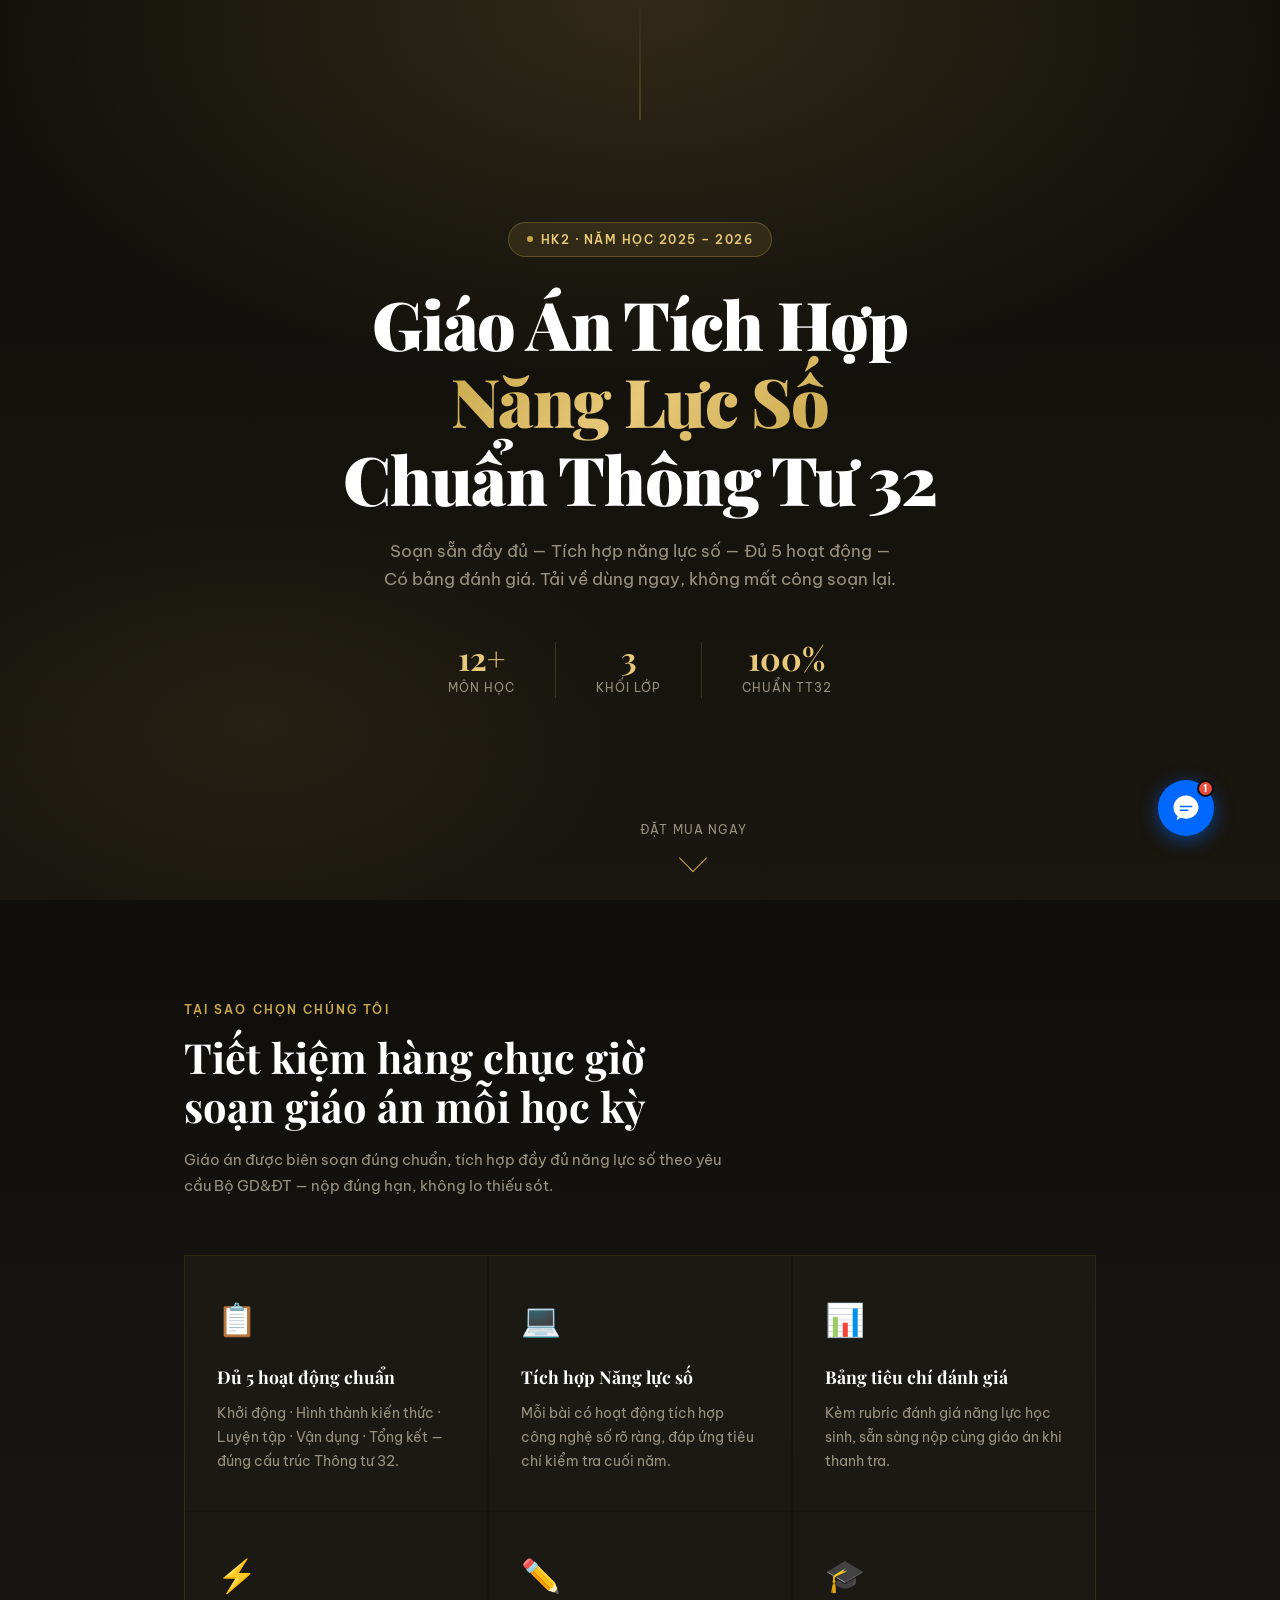
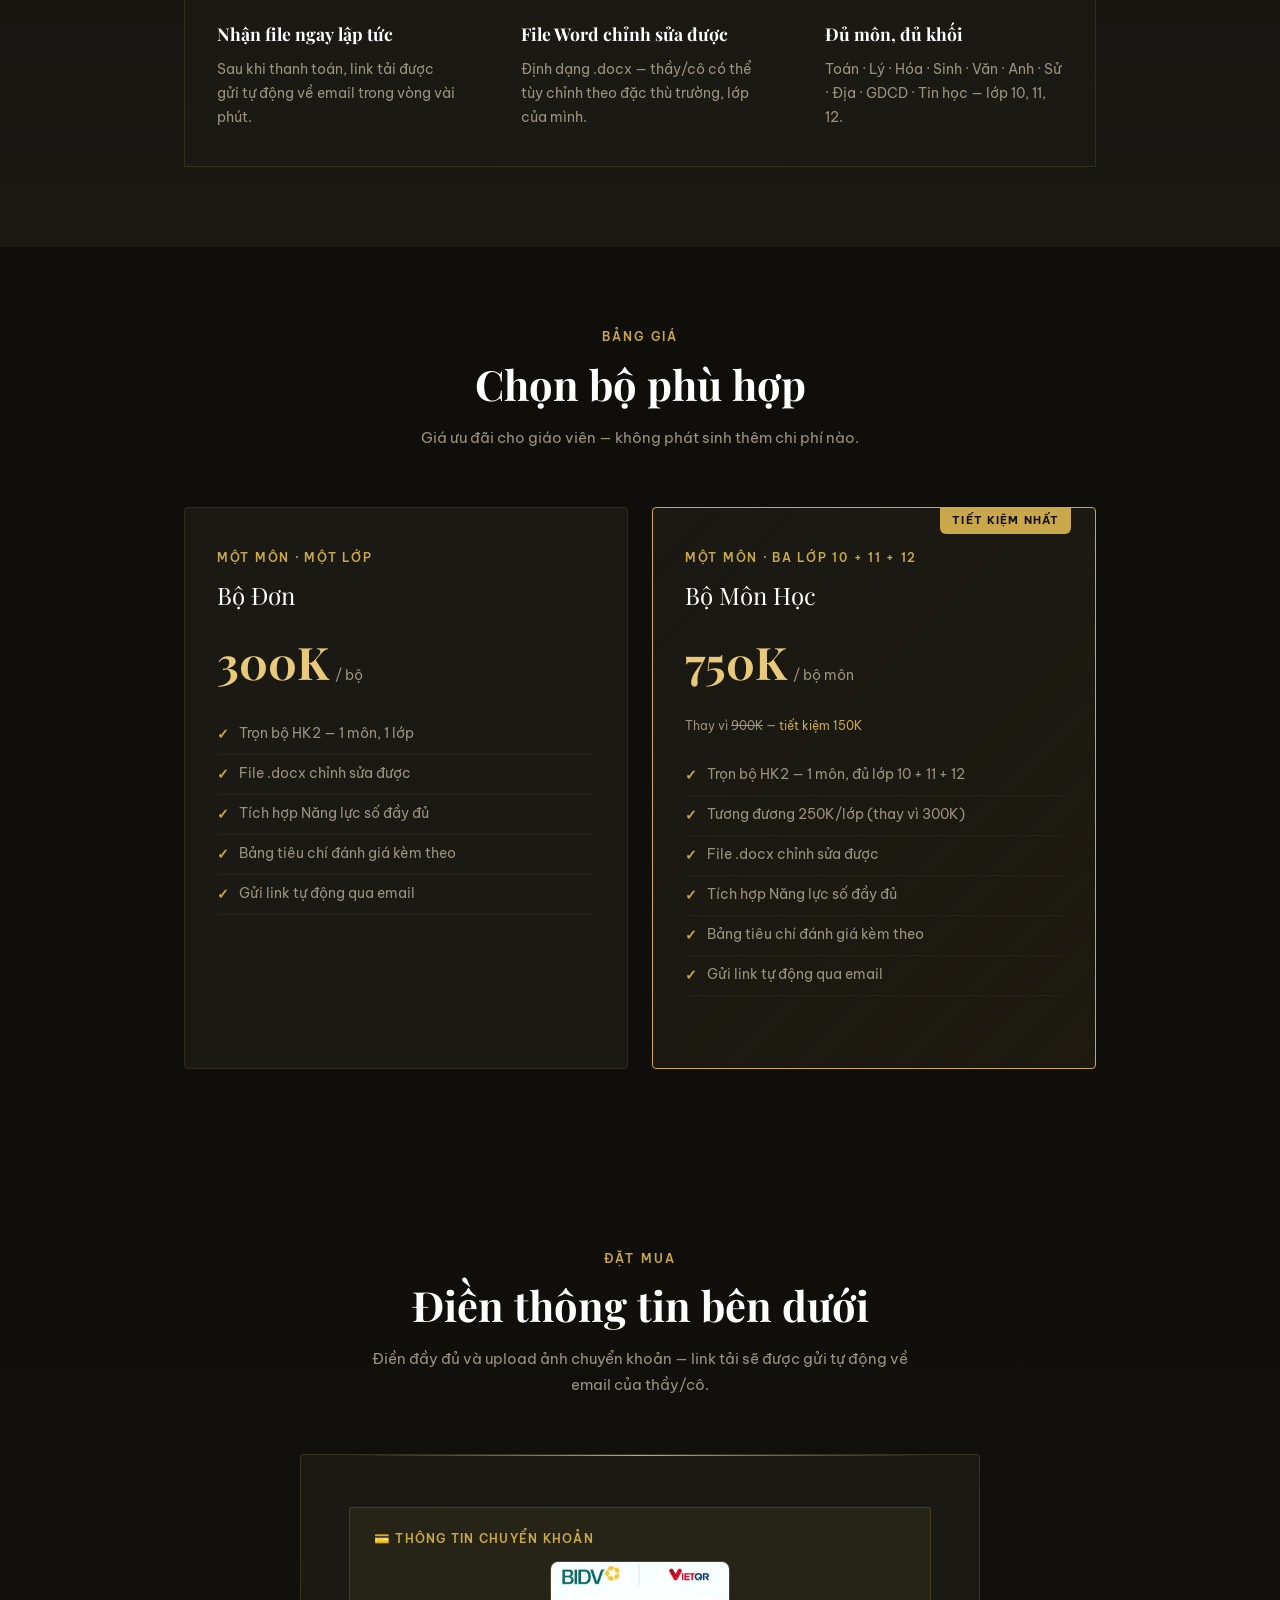
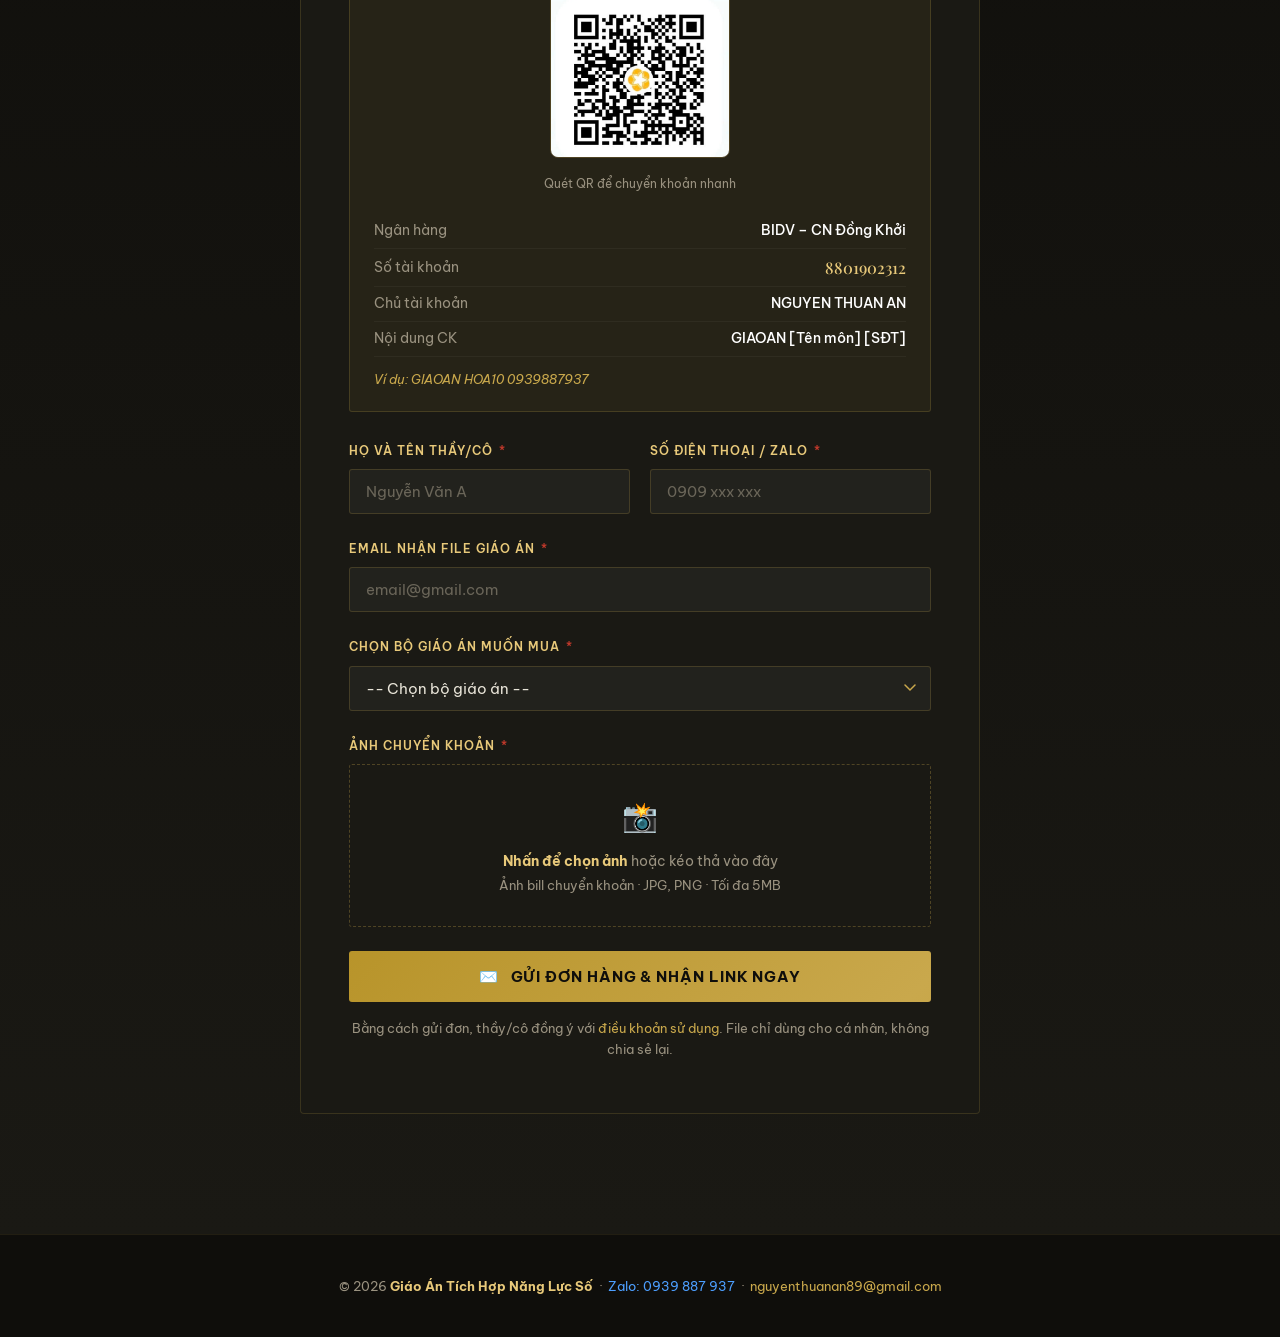
==== commit 5a224640: "Update index.html" ====
--- a/index.html
+++ b/index.html
@@ -646,6 +646,86 @@
     from { opacity: 0; transform: translateY(24px); }
     to   { opacity: 1; transform: translateY(0); }
   }
+
+  /* ── ZALO FLOAT ── */
+  #zalo-float {
+    position: fixed;
+    bottom: 28px;
+    right: 24px;
+    z-index: 9999;
+    display: flex;
+    flex-direction: column;
+    align-items: center;
+    gap: 6px;
+  }
+  #zalo-btn {
+    width: 56px; height: 56px;
+    background: #0068ff;
+    border-radius: 50%;
+    display: flex;
+    align-items: center;
+    justify-content: center;
+    text-decoration: none;
+    box-shadow: 0 4px 18px rgba(0,104,255,0.55);
+    transition: transform 0.25s, box-shadow 0.25s;
+    animation: zalo-ring 2.5s infinite;
+    position: relative;
+  }
+  #zalo-btn:hover {
+    transform: scale(1.1);
+    box-shadow: 0 6px 26px rgba(0,104,255,0.75);
+  }
+  #zalo-btn svg { width: 30px; height: 30px; }
+  @keyframes zalo-ring {
+    0%   { box-shadow: 0 0 0 0   rgba(0,104,255,0.55); }
+    70%  { box-shadow: 0 0 0 14px rgba(0,104,255,0);   }
+    100% { box-shadow: 0 0 0 0   rgba(0,104,255,0);    }
+  }
+  #zalo-badge {
+    position: absolute;
+    top: 0; right: 0;
+    width: 17px; height: 17px;
+    background: #e74c3c;
+    border: 2px solid var(--dark);
+    border-radius: 50%;
+    font-size: 0.6rem;
+    font-weight: 700;
+    color: #fff;
+    display: flex; align-items: center; justify-content: center;
+  }
+  #zalo-label {
+    background: rgba(10,10,10,0.88);
+    border: 1px solid rgba(0,104,255,0.35);
+    color: #fff;
+    font-size: 0.72rem;
+    font-weight: 500;
+    padding: 4px 11px;
+    border-radius: 100px;
+    white-space: nowrap;
+    opacity: 0;
+    transform: translateY(4px);
+    transition: opacity 0.2s, transform 0.2s;
+    pointer-events: none;
+  }
+  #zalo-float:hover #zalo-label { opacity: 1; transform: translateY(0); }
+
+  /* ── ZALO SUCCESS BTN ── */
+  .btn-zalo {
+    display: inline-flex;
+    align-items: center;
+    gap: 9px;
+    background: #0068ff;
+    color: #fff;
+    text-decoration: none;
+    padding: 11px 22px;
+    border-radius: 100px;
+    font-size: 0.88rem;
+    font-weight: 600;
+    margin-top: 18px;
+    transition: background 0.2s, transform 0.2s;
+  }
+  .btn-zalo:hover { background: #0055cc; transform: translateY(-2px); }
+  .btn-zalo svg { width: 20px; height: 20px; flex-shrink: 0; }
 
   .reveal {
     opacity: 0;
@@ -926,8 +1006,11 @@
       <div class="success-msg" id="success-msg">
         <div class="success-icon">✅</div>
         <h3>Đơn hàng đã được ghi nhận!</h3>
-        <p>Chúng tôi sẽ xác nhận thanh toán và gửi link tải về email của thầy/cô trong thời gian sớm nhất.<br/><br/>
-        Nếu cần hỗ trợ, vui lòng liên hệ Zalo: <strong style="color:var(--gold-light)">0939 887 937</strong></p>
+        <p>Chúng tôi sẽ xác nhận thanh toán và gửi link tải về email của thầy/cô trong thời gian sớm nhất.</p>
+        <a href="https://zalo.me/0939887937" target="_blank" class="btn-zalo">
+          <svg viewBox="0 0 48 48" fill="none" xmlns="http://www.w3.org/2000/svg"><rect width="48" height="48" rx="24" fill="#0068FF"/><path d="M24 10C16.268 10 10 15.82 10 23c0 4.02 1.98 7.62 5.1 10.08L14 38l5.22-2.58C20.76 35.8 22.36 36 24 36c7.732 0 14-5.82 14-13S31.732 10 24 10z" fill="white"/><path d="M18 21h12M18 25h8" stroke="#0068FF" stroke-width="2" stroke-linecap="round"/></svg>
+          Nhắn Zalo để được hỗ trợ ngay
+        </a>
       </div>
 
       <p class="form-note">Bằng cách gửi đơn, thầy/cô đồng ý với <a href="#">điều khoản sử dụng</a>. File chỉ dùng cho cá nhân, không chia sẻ lại.</p>
@@ -937,8 +1020,22 @@
 
 <!-- FOOTER -->
 <footer>
-  <p>© 2026 <strong style="color:var(--gold-light)">Giáo Án Tích Hợp Năng Lực Số</strong> &nbsp;·&nbsp; Hỗ trợ: <a href="tel:0939887937">0939 887 937</a> &nbsp;·&nbsp; <a href="mailto:nguyenthuanan89@gmail.com">nguyenthuanan89@gmail.com</a></p>
+  <p>© 2026 <strong style="color:var(--gold-light)">Giáo Án Tích Hợp Năng Lực Số</strong>
+  &nbsp;·&nbsp; <a href="https://zalo.me/0939887937" target="_blank" style="color:#4d9fff">Zalo: 0939 887 937</a>
+  &nbsp;·&nbsp; <a href="mailto:nguyenthuanan89@gmail.com">nguyenthuanan89@gmail.com</a></p>
 </footer>
+
+<!-- ZALO NỔI -->
+<div id="zalo-float">
+  <a id="zalo-btn" href="https://zalo.me/0939887937" target="_blank" aria-label="Chat Zalo">
+    <svg viewBox="0 0 48 48" fill="none" xmlns="http://www.w3.org/2000/svg">
+      <path d="M24 4C12.954 4 4 12.506 4 23c0 5.6 2.52 10.64 6.54 14.12L9 43l6.54-3.24C17.82 40.54 20.86 41 24 41c11.046 0 20-8.506 20-18S35.046 4 24 4z" fill="white"/>
+      <path d="M15 21.5h18M15 27.5h12" stroke="#0068FF" stroke-width="2.5" stroke-linecap="round"/>
+    </svg>
+    <div id="zalo-badge">1</div>
+  </a>
+  <div id="zalo-label">💬 Nhắn Zalo hỗ trợ</div>
+</div>
 
 <script>
 // ══════════════════════════════════════════════════
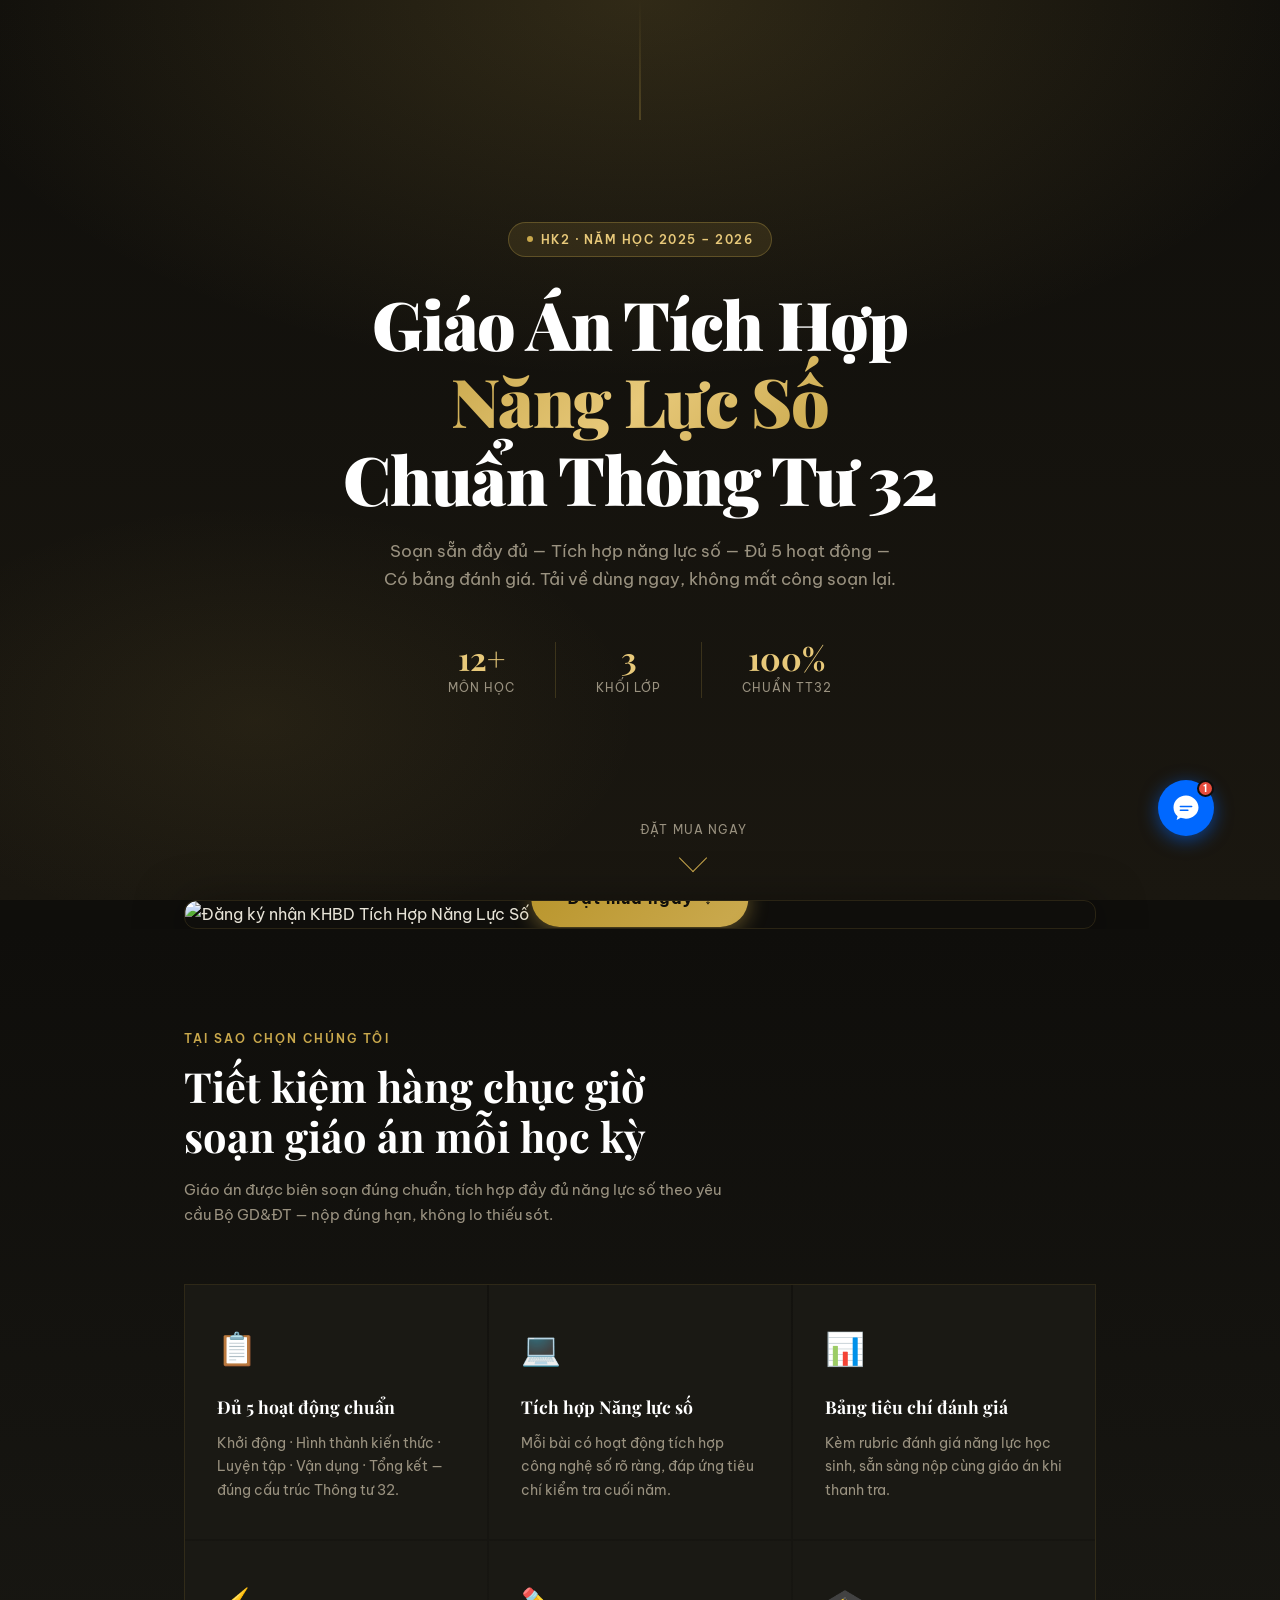
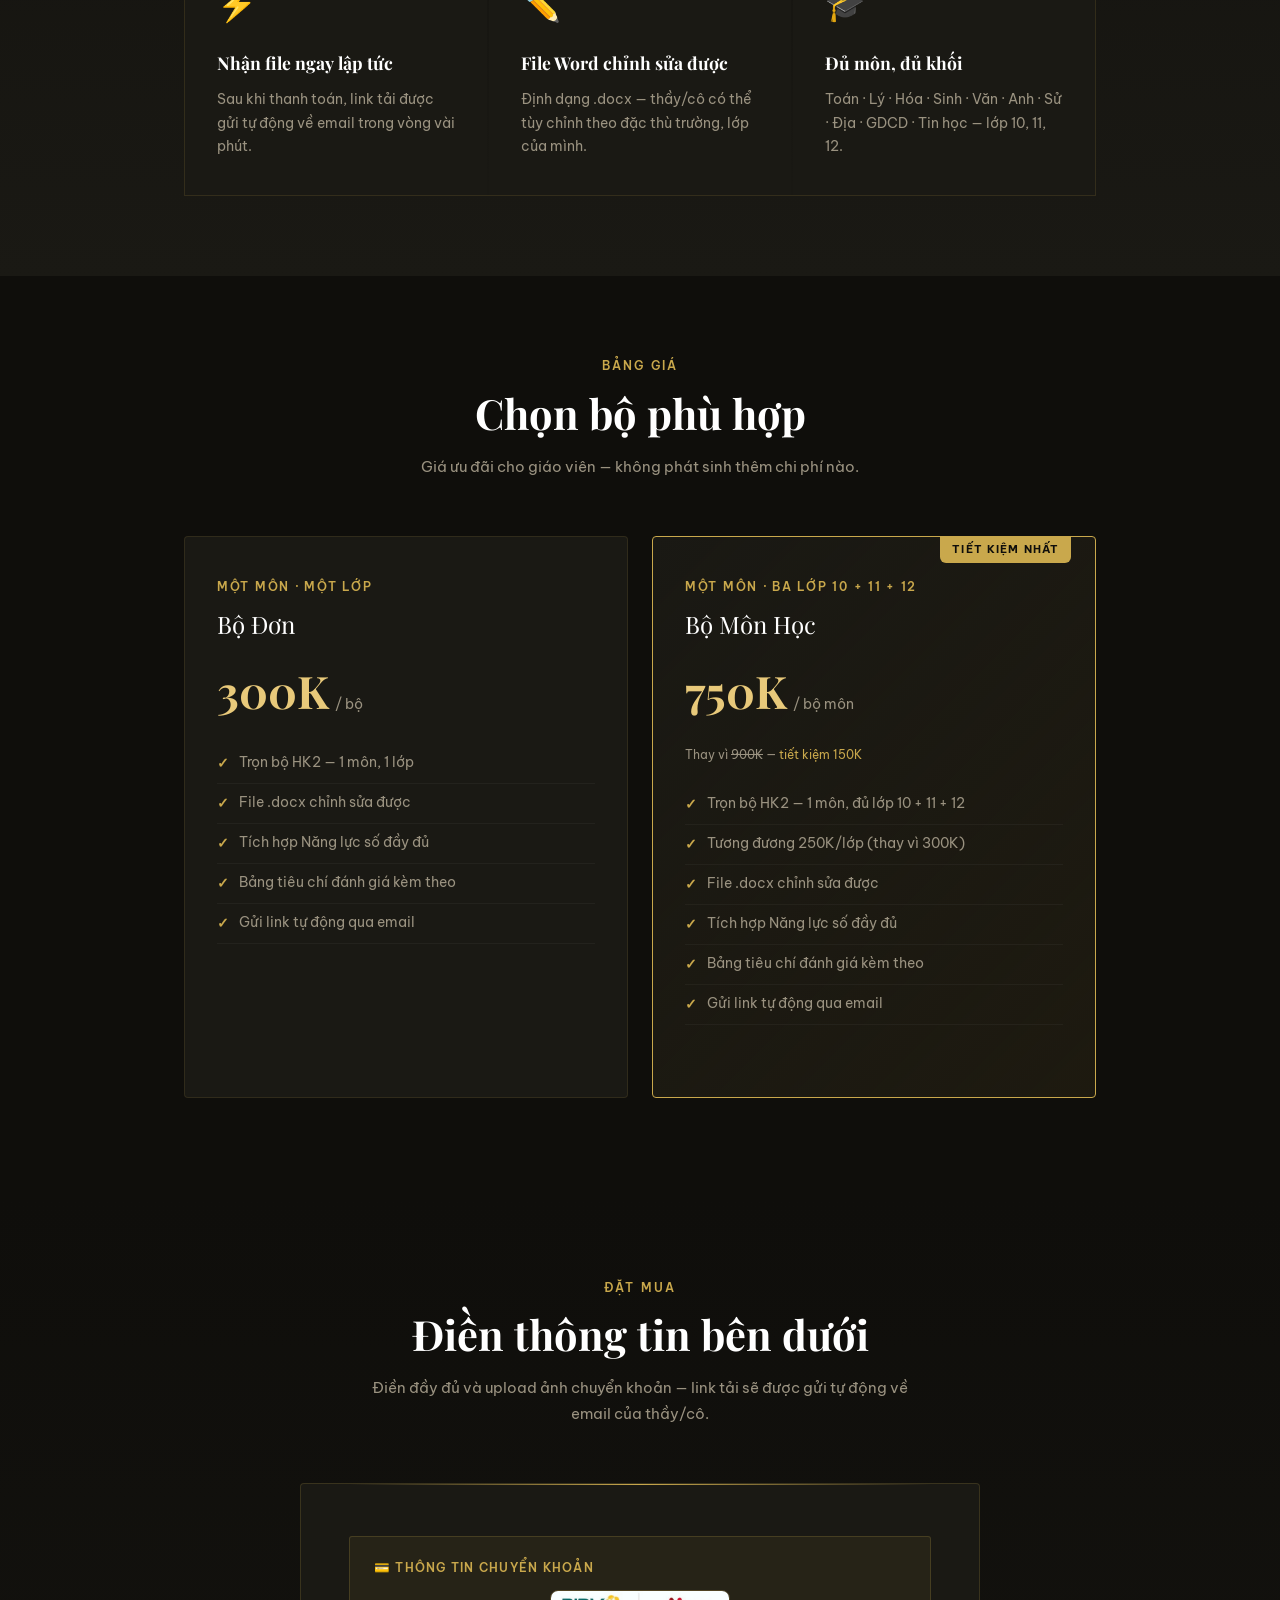
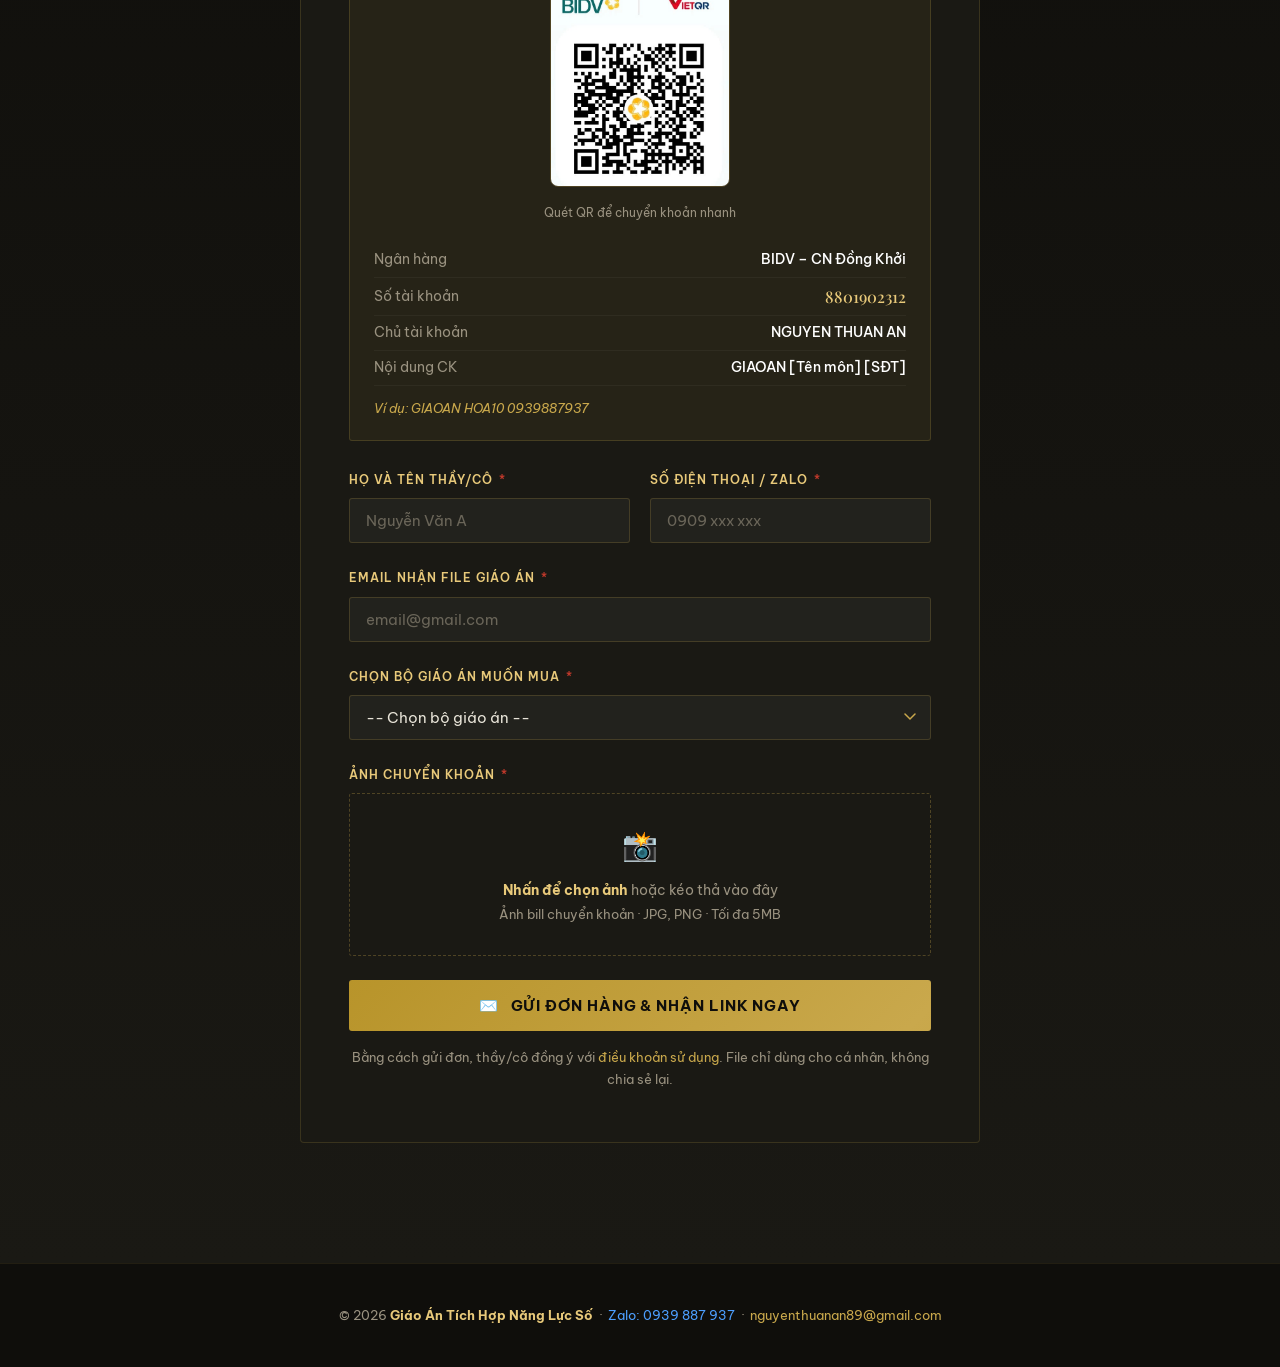
==== commit 5f0e745b: "Update index.html" ====
--- a/index.html
+++ b/index.html
@@ -232,6 +232,61 @@
     font-size: 0.95rem;
   }
 
+  /* ── BANNER ── */
+  .banner-section {
+    padding: 0 0 0;
+    background: var(--dark);
+  }
+
+  .banner-wrap {
+    position: relative;
+    border-radius: 12px;
+    overflow: hidden;
+    box-shadow: 0 8px 48px rgba(0,0,0,0.5);
+    border: 1px solid rgba(201,168,76,0.15);
+    margin: 0 auto;
+  }
+
+  .banner-img {
+    width: 100%;
+    height: auto;
+    display: block;
+    border-radius: 12px;
+  }
+
+  /* Nút CTA đè lên banner */
+  .banner-cta {
+    position: absolute;
+    bottom: 6%;
+    left: 50%;
+    transform: translateX(-50%);
+    background: linear-gradient(135deg, #b8942a, var(--gold), #b8942a);
+    background-size: 200% auto;
+    color: var(--dark);
+    font-family: 'Be Vietnam Pro', sans-serif;
+    font-size: clamp(0.75rem, 2vw, 1rem);
+    font-weight: 700;
+    letter-spacing: 0.06em;
+    padding: clamp(8px, 1.5vw, 14px) clamp(18px, 3vw, 36px);
+    border-radius: 100px;
+    text-decoration: none;
+    white-space: nowrap;
+    box-shadow: 0 4px 20px rgba(201,168,76,0.45);
+    transition: background-position 0.3s, transform 0.2s, box-shadow 0.3s;
+  }
+
+  .banner-cta:hover {
+    background-position: right center;
+    transform: translateX(-50%) translateY(-3px);
+    box-shadow: 0 8px 28px rgba(201,168,76,0.6);
+  }
+
+  @media (max-width: 600px) {
+    .banner-wrap { border-radius: 8px; }
+    .banner-img  { border-radius: 8px; }
+    .banner-cta  { bottom: 4%; }
+  }
+
   /* ── WHY ── */
   .why {
     padding: 100px 0 80px;
@@ -780,6 +835,22 @@
   <div class="scroll-hint">
     Đặt mua ngay
     <div class="scroll-arrow"></div>
+  </div>
+</section>
+
+<!-- BANNER -->
+<section class="banner-section">
+  <div class="container">
+    <div class="banner-wrap reveal">
+      <img
+        src="Baner_cho_Google_Form.png"
+        alt="Đăng ký nhận KHBD Tích Hợp Năng Lực Số"
+        class="banner-img"
+      />
+      <a href="#dat-mua" class="banner-cta">
+        Đặt mua ngay &nbsp;↓
+      </a>
+    </div>
   </div>
 </section>
 
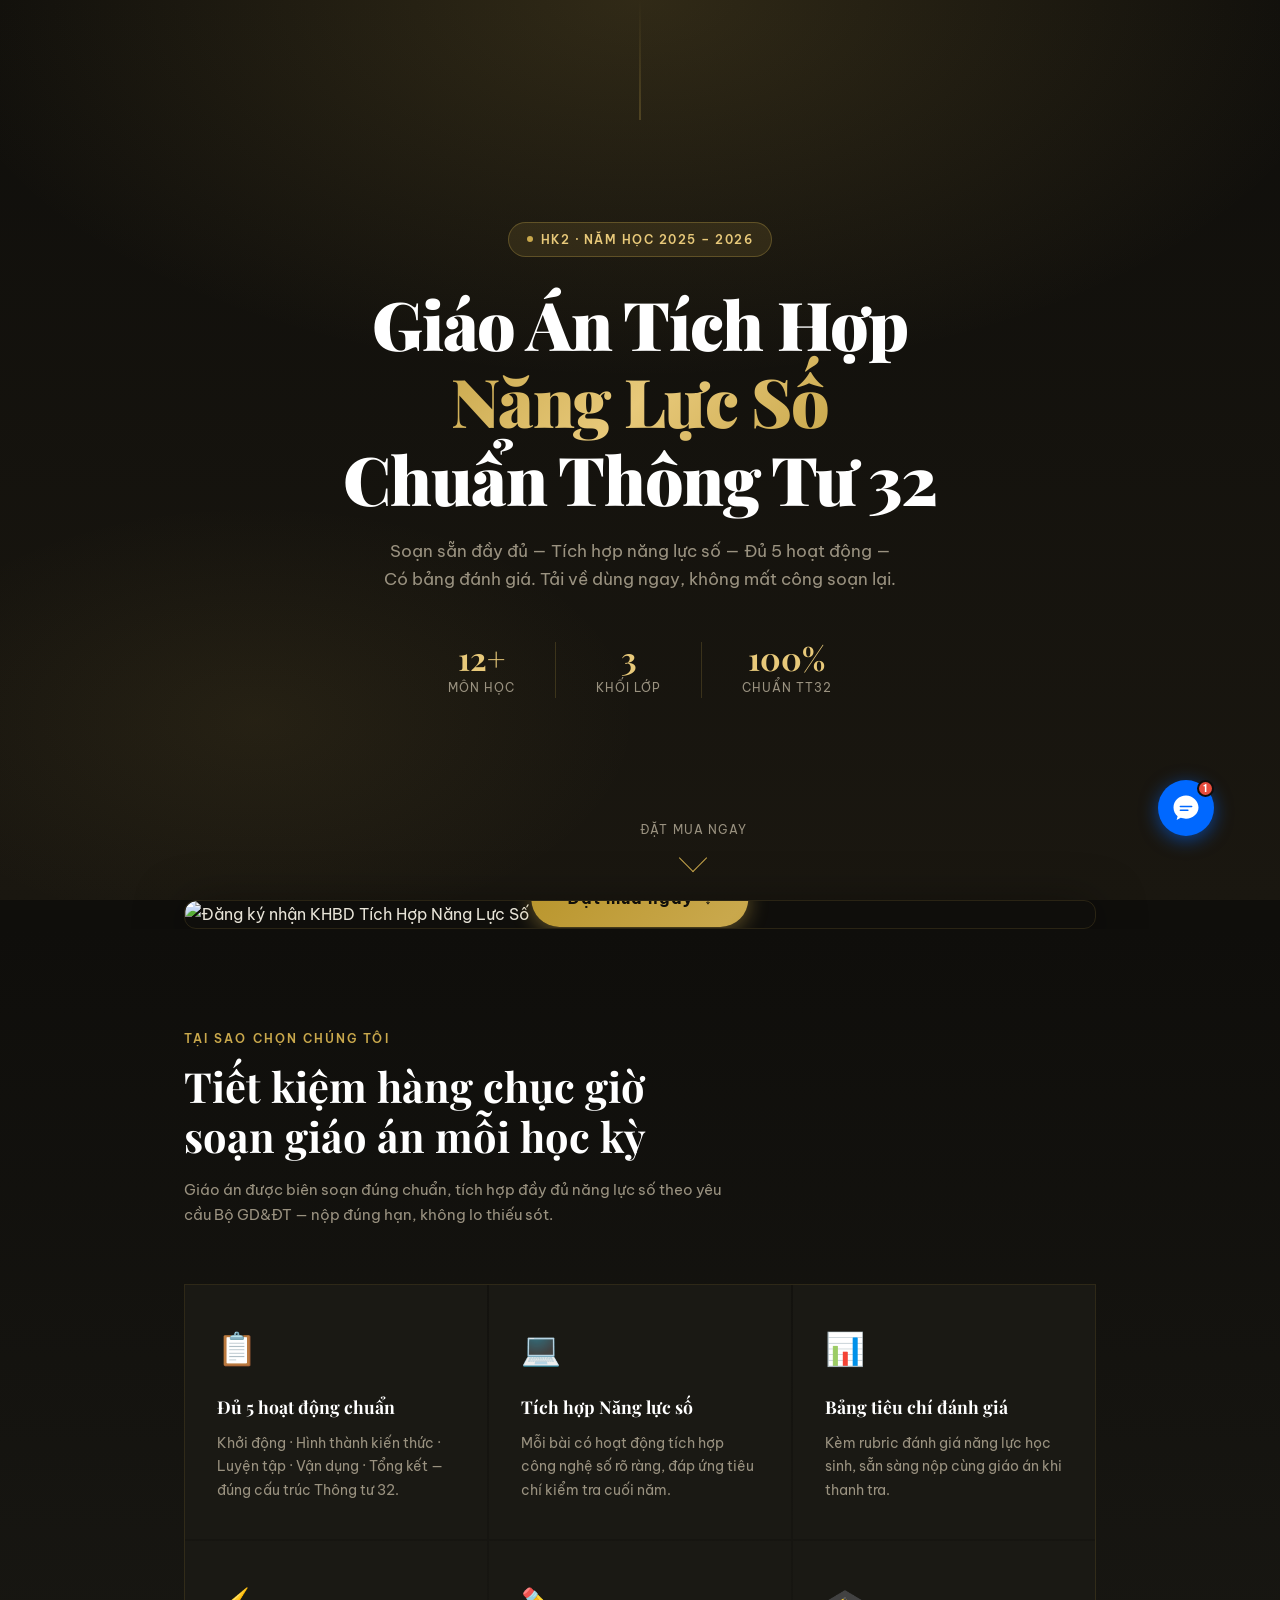
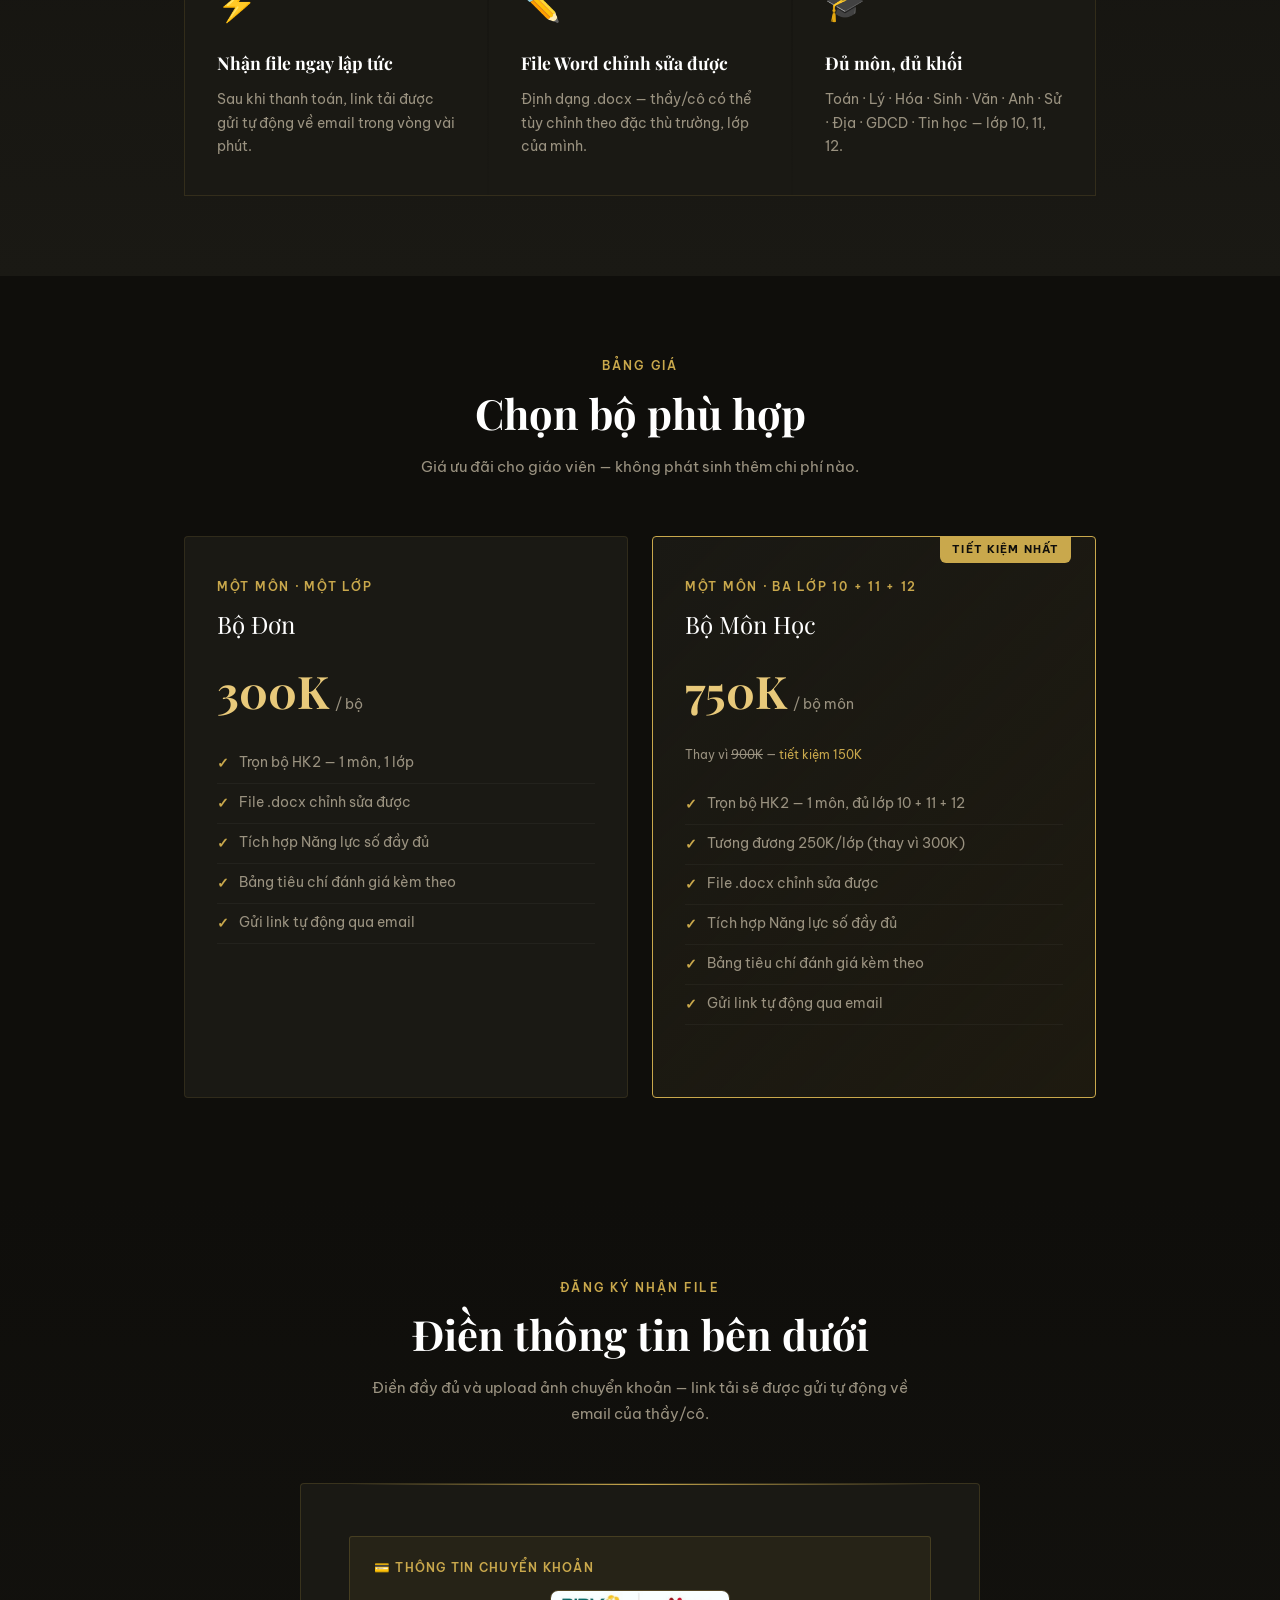
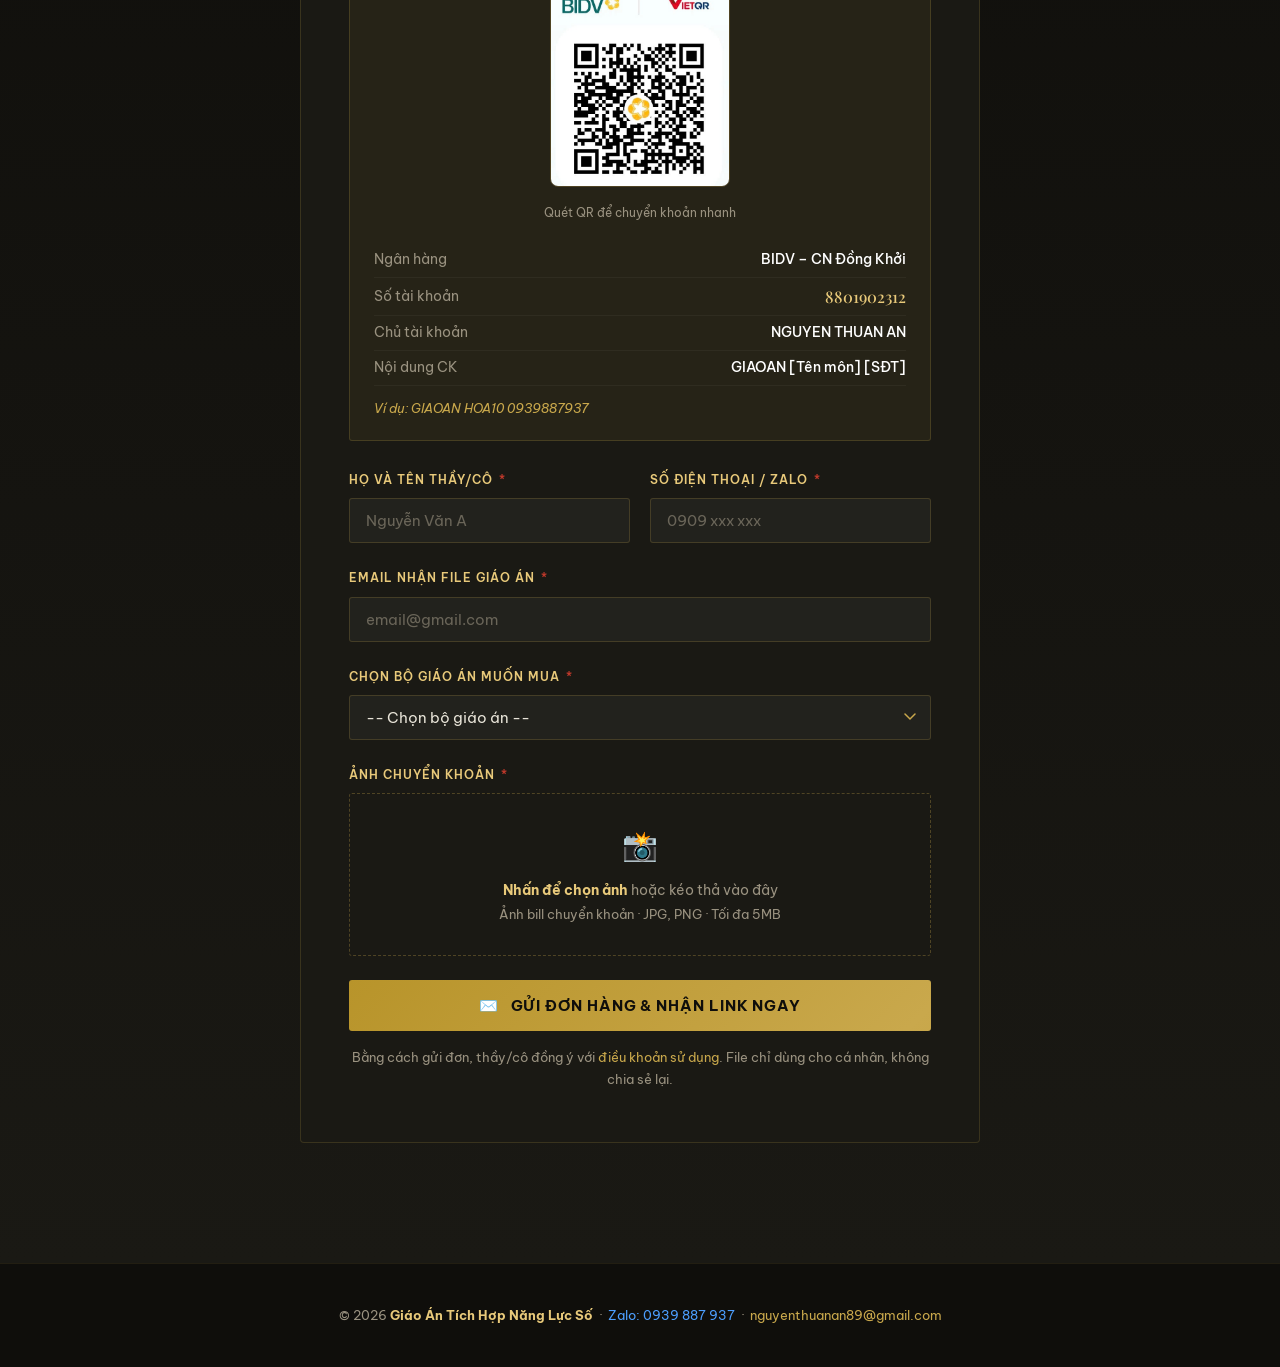
==== commit 955b5015: "Update index.html" ====
--- a/index.html
+++ b/index.html
@@ -3,7 +3,7 @@
 <head>
 <meta charset="UTF-8"/>
 <meta name="viewport" content="width=device-width, initial-scale=1.0"/>
-<title>Giáo Án Tích Hợp Năng Lực Số HK2 2025–2026</title>
+<title>KHBD Tích Hợp Năng Lực Số HK2 2025–2026</title>
 <link href="https://fonts.googleapis.com/css2?family=Playfair+Display:wght@700;900&family=Be+Vietnam+Pro:wght@300;400;500;600&display=swap" rel="stylesheet"/>
 <style>
   :root {
@@ -952,7 +952,7 @@
 <section class="form-section" id="dat-mua">
   <div class="container">
     <div class="reveal" style="text-align:center">
-      <div class="section-label">Đặt mua</div>
+      <div class="section-label">ĐĂNG KÝ NHẬN FILE</div>
       <h2 class="section-title">Điền thông tin bên dưới</h2>
       <p class="section-desc" style="margin:0 auto">Điền đầy đủ và upload ảnh chuyển khoản — link tải sẽ được gửi tự động về email của thầy/cô.</p>
     </div>
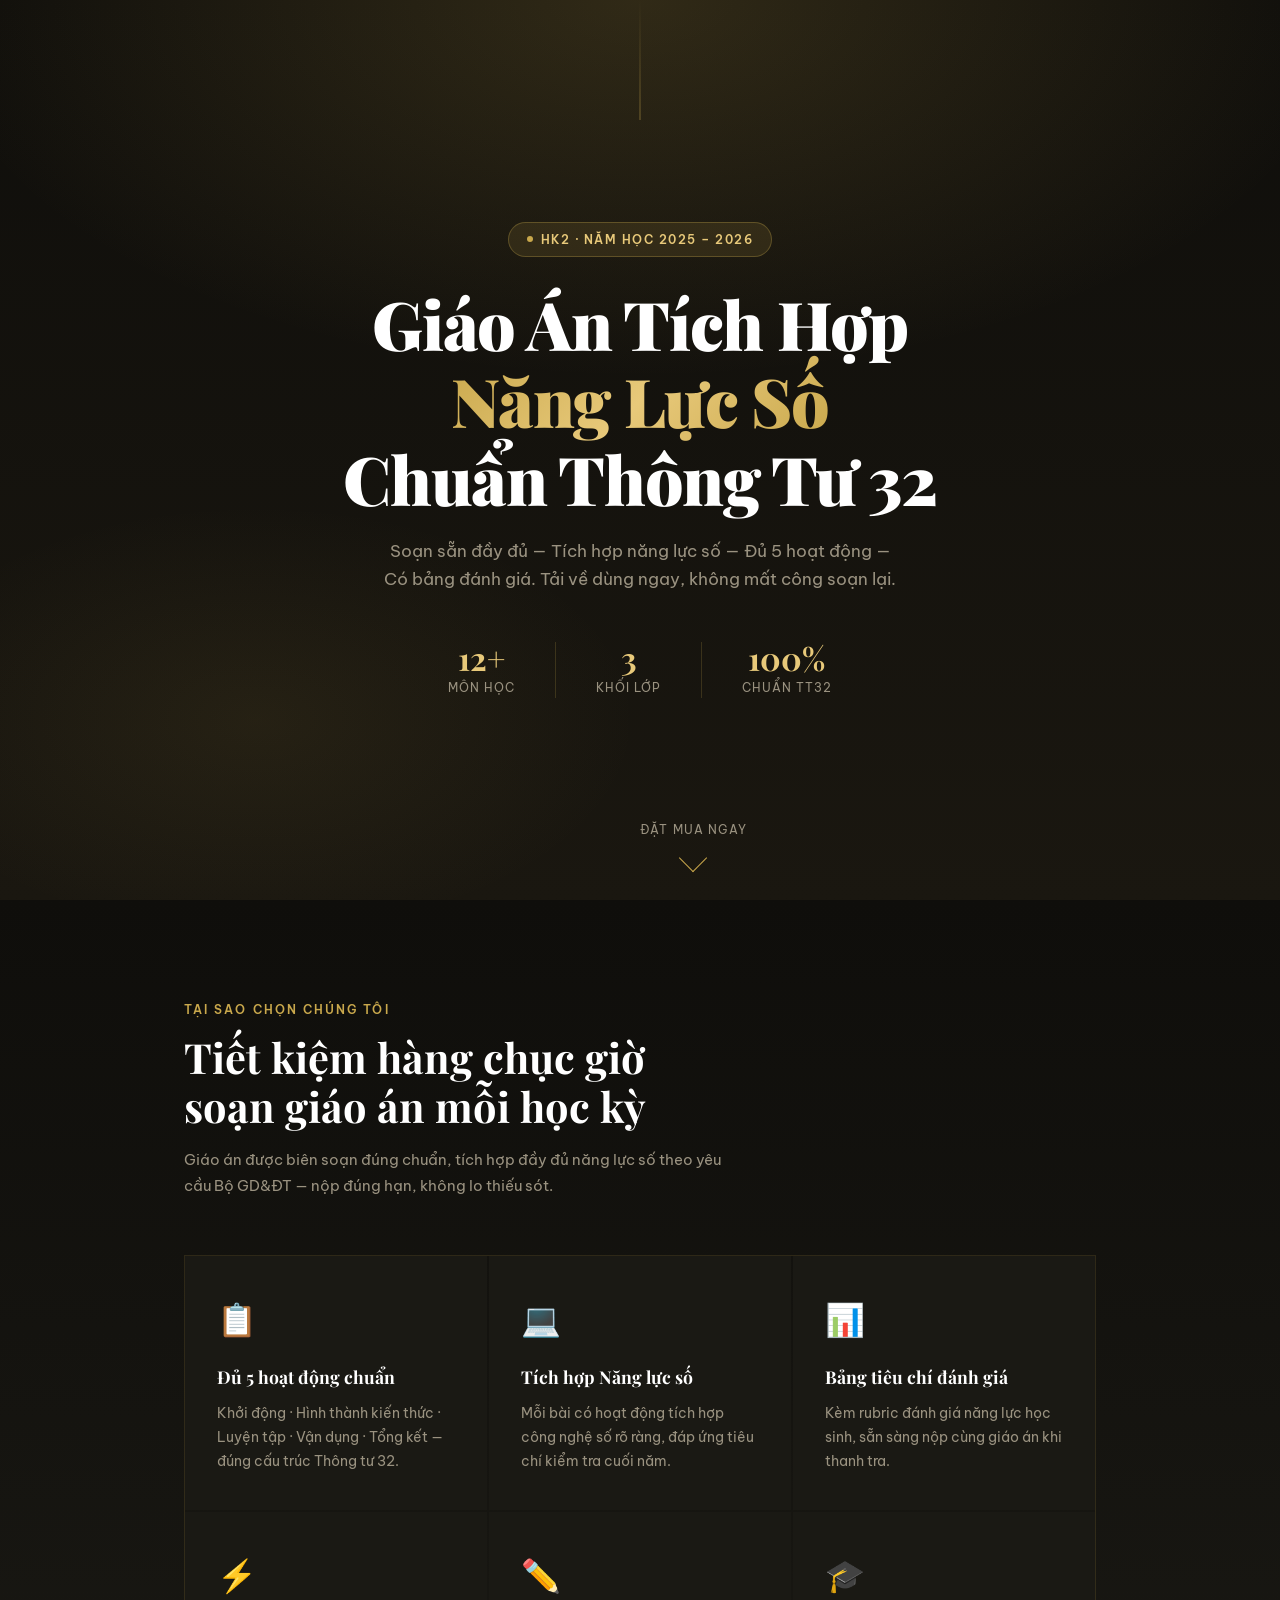
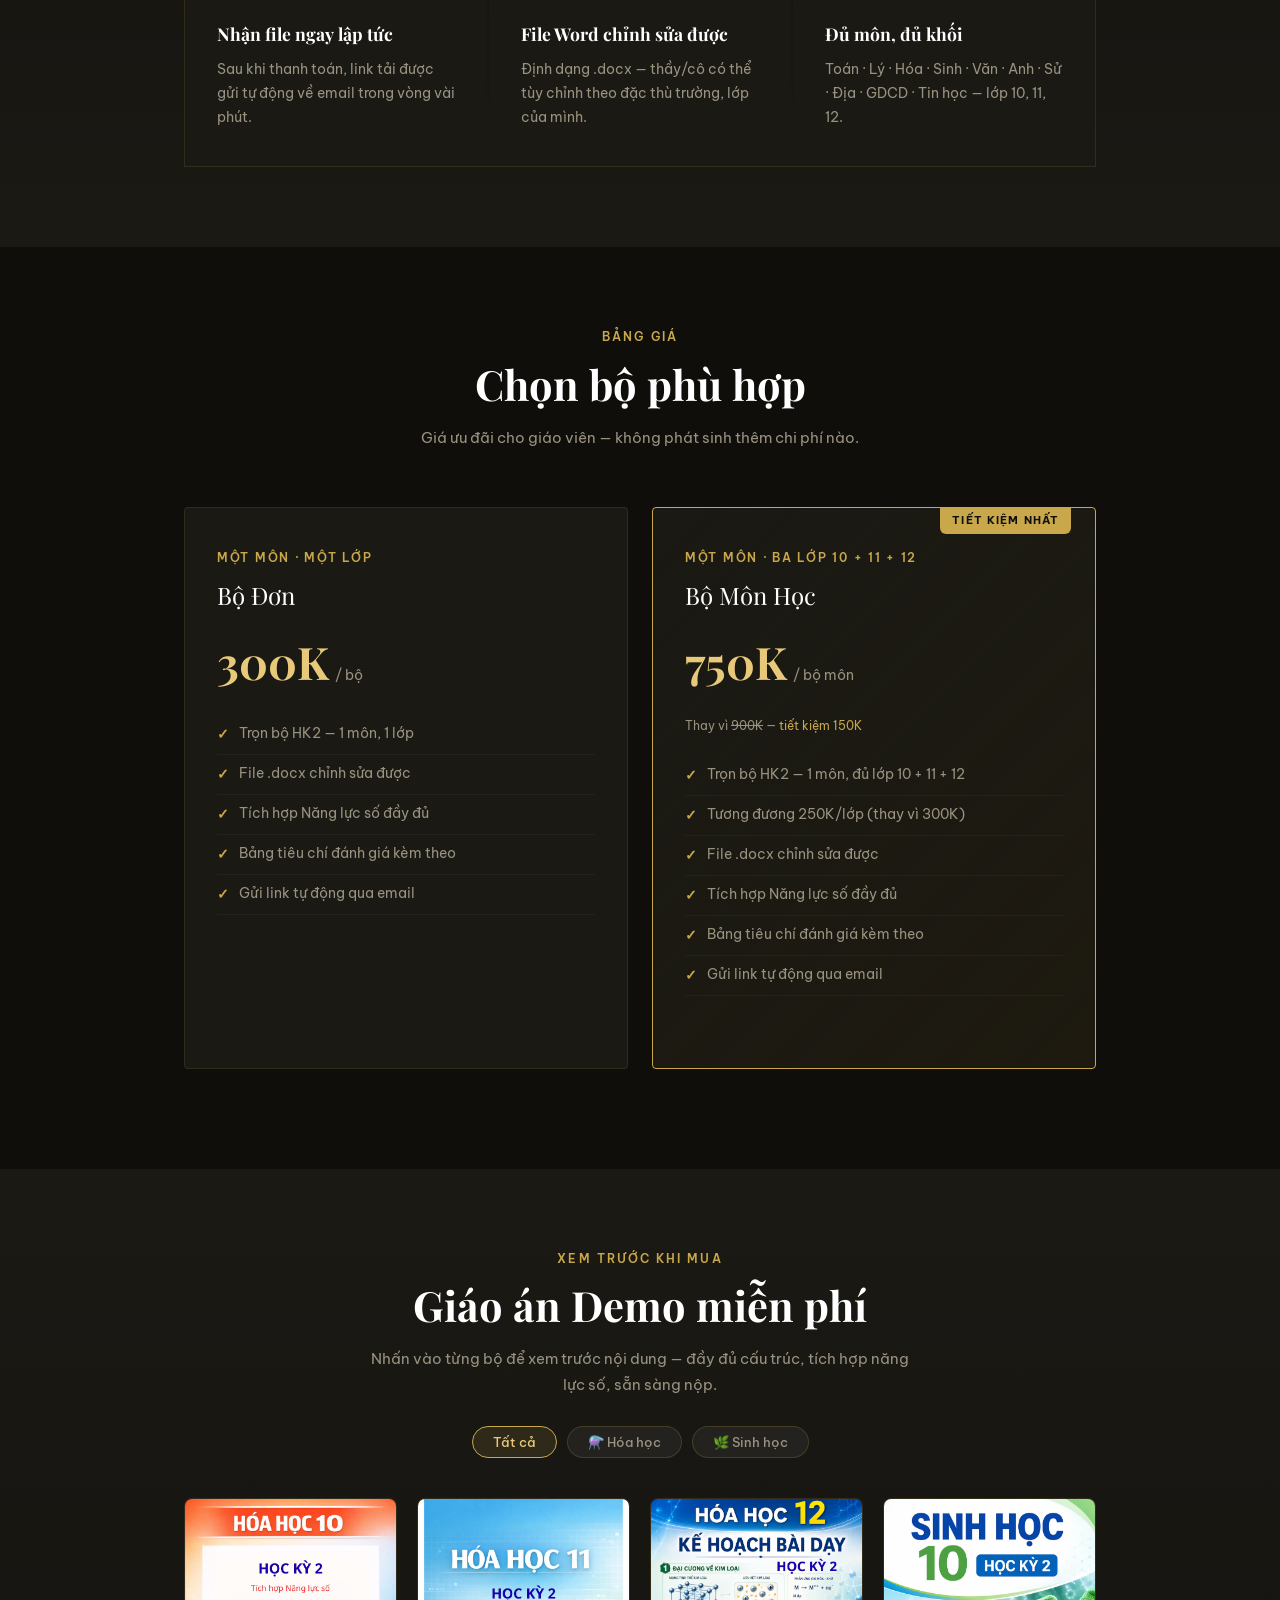
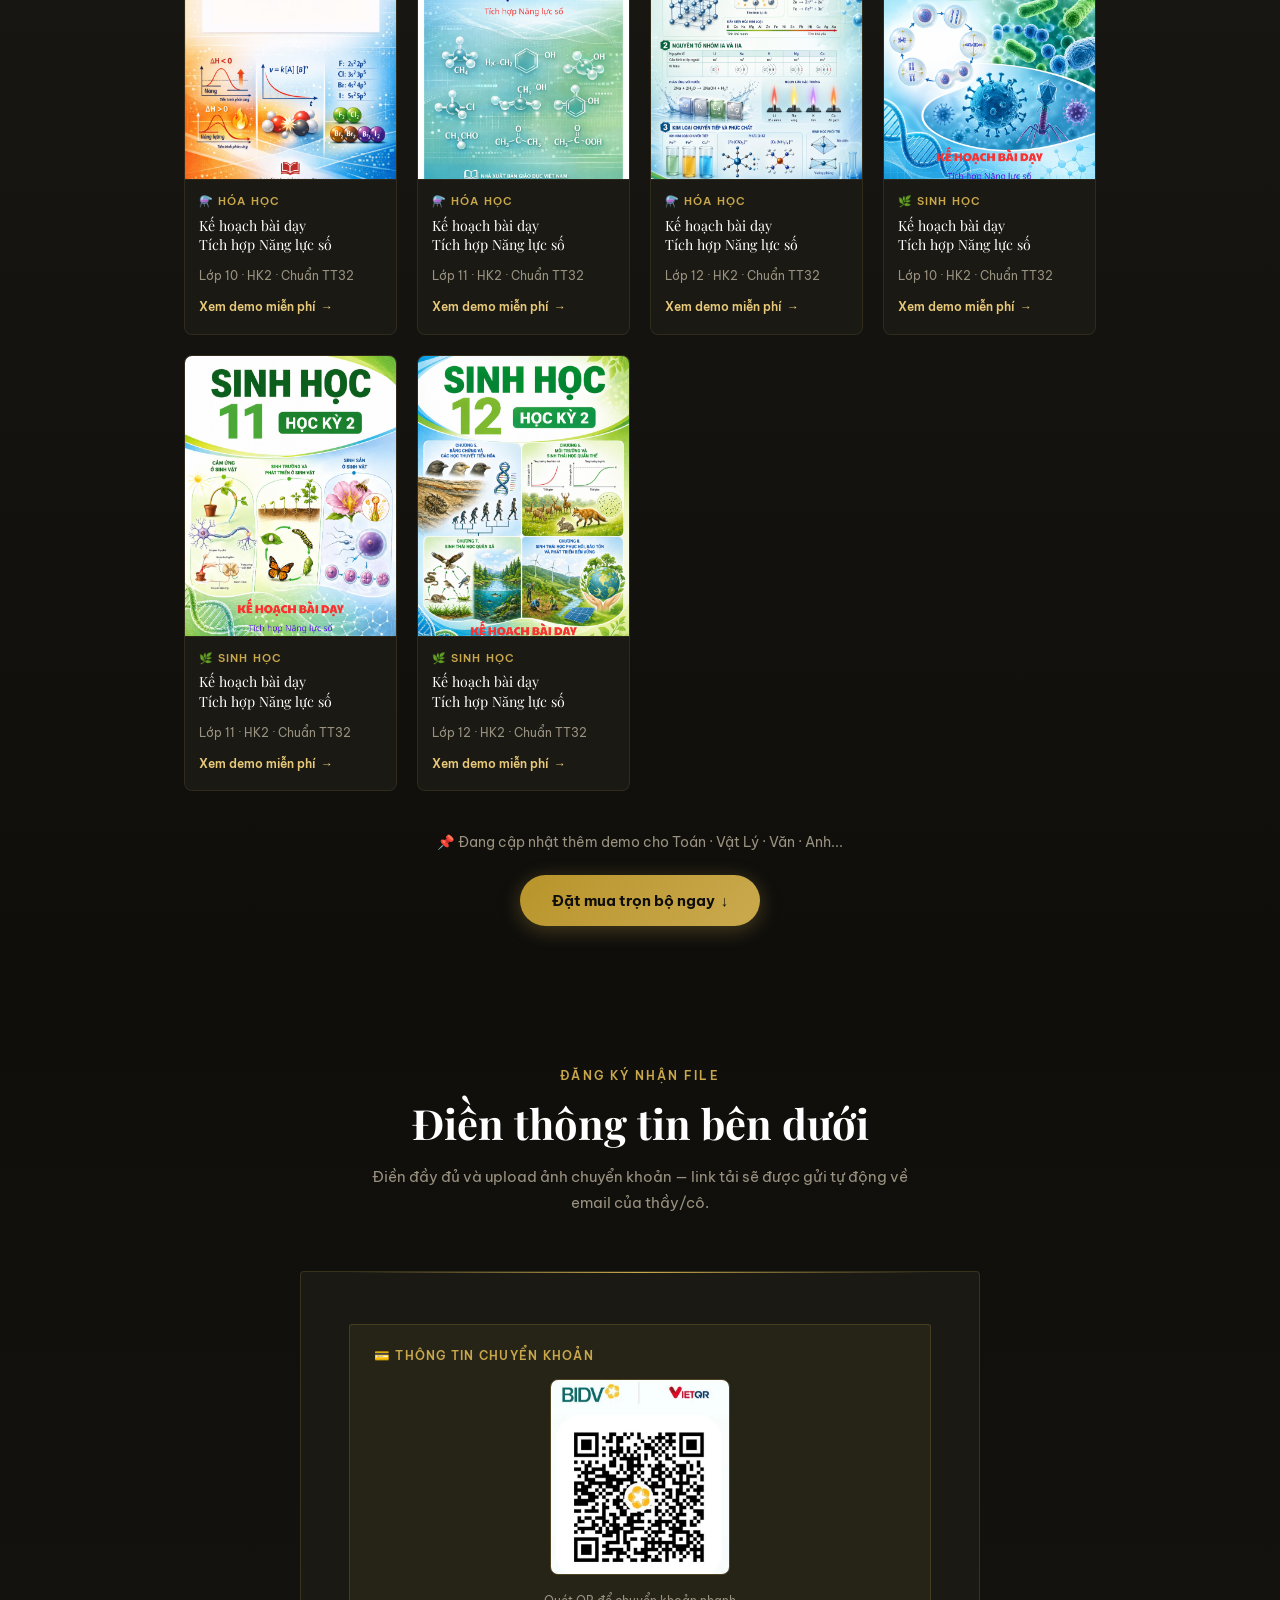
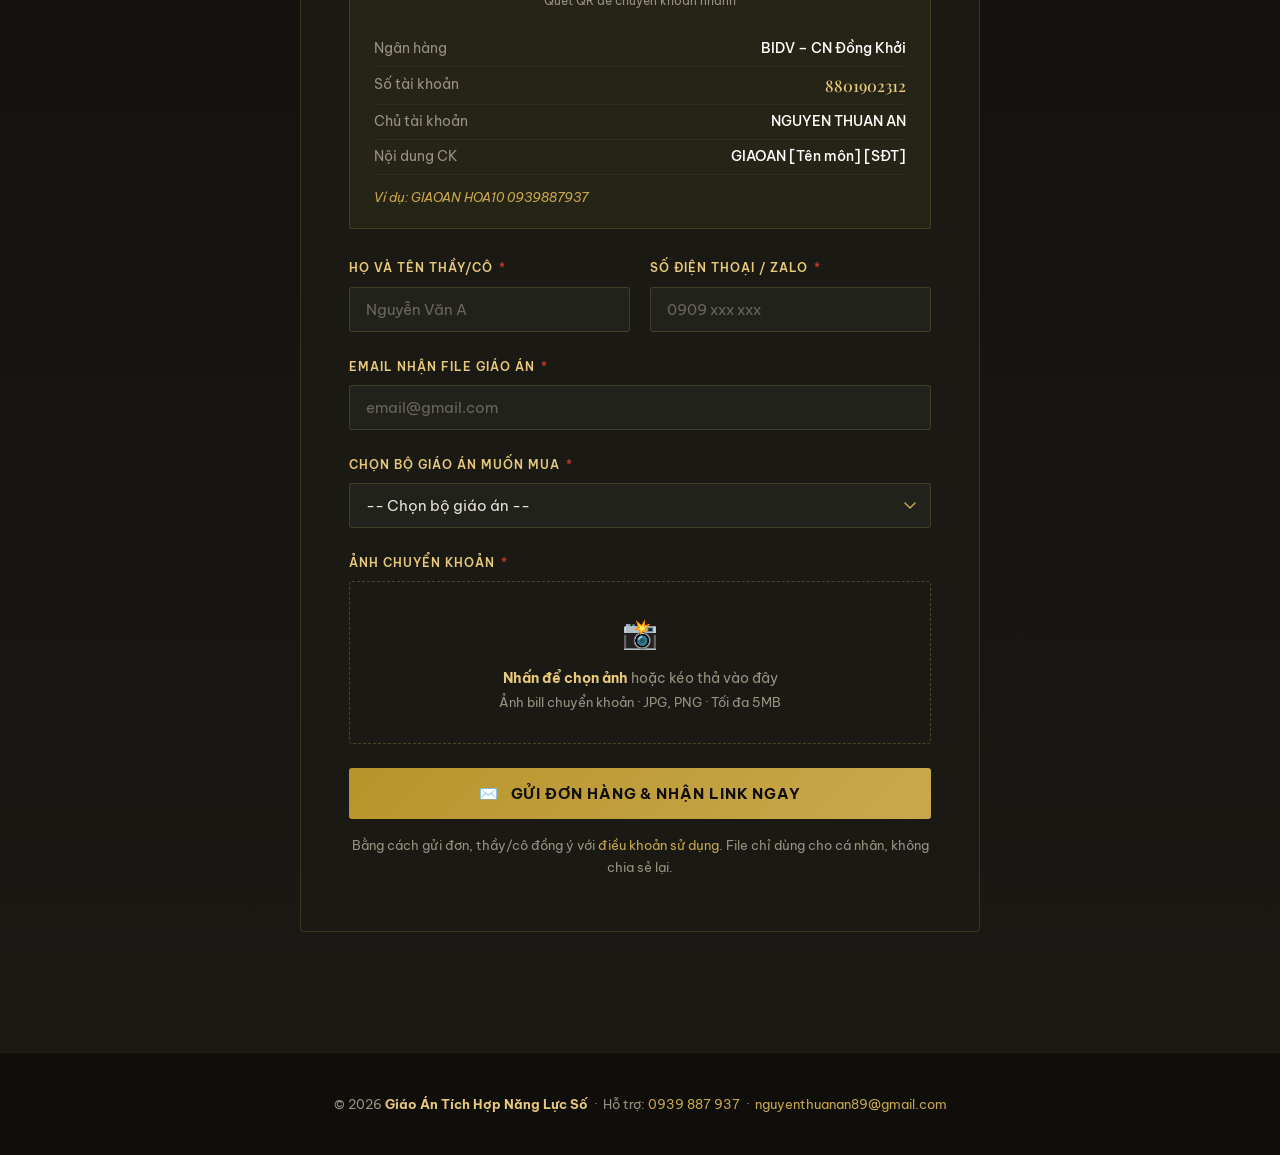
==== commit 639d664d: "Update index.html" ====
--- a/index.html
+++ b/index.html
@@ -3,7 +3,7 @@
 <head>
 <meta charset="UTF-8"/>
 <meta name="viewport" content="width=device-width, initial-scale=1.0"/>
-<title>KHBD Tích Hợp Năng Lực Số HK2 2025–2026</title>
+<title>Giáo Án Tích Hợp Năng Lực Số HK2 2025–2026</title>
 <link href="https://fonts.googleapis.com/css2?family=Playfair+Display:wght@700;900&family=Be+Vietnam+Pro:wght@300;400;500;600&display=swap" rel="stylesheet"/>
 <style>
   :root {
@@ -230,61 +230,6 @@
     color: var(--text-muted);
     max-width: 540px;
     font-size: 0.95rem;
-  }
-
-  /* ── BANNER ── */
-  .banner-section {
-    padding: 0 0 0;
-    background: var(--dark);
-  }
-
-  .banner-wrap {
-    position: relative;
-    border-radius: 12px;
-    overflow: hidden;
-    box-shadow: 0 8px 48px rgba(0,0,0,0.5);
-    border: 1px solid rgba(201,168,76,0.15);
-    margin: 0 auto;
-  }
-
-  .banner-img {
-    width: 100%;
-    height: auto;
-    display: block;
-    border-radius: 12px;
-  }
-
-  /* Nút CTA đè lên banner */
-  .banner-cta {
-    position: absolute;
-    bottom: 6%;
-    left: 50%;
-    transform: translateX(-50%);
-    background: linear-gradient(135deg, #b8942a, var(--gold), #b8942a);
-    background-size: 200% auto;
-    color: var(--dark);
-    font-family: 'Be Vietnam Pro', sans-serif;
-    font-size: clamp(0.75rem, 2vw, 1rem);
-    font-weight: 700;
-    letter-spacing: 0.06em;
-    padding: clamp(8px, 1.5vw, 14px) clamp(18px, 3vw, 36px);
-    border-radius: 100px;
-    text-decoration: none;
-    white-space: nowrap;
-    box-shadow: 0 4px 20px rgba(201,168,76,0.45);
-    transition: background-position 0.3s, transform 0.2s, box-shadow 0.3s;
-  }
-
-  .banner-cta:hover {
-    background-position: right center;
-    transform: translateX(-50%) translateY(-3px);
-    box-shadow: 0 8px 28px rgba(201,168,76,0.6);
-  }
-
-  @media (max-width: 600px) {
-    .banner-wrap { border-radius: 8px; }
-    .banner-img  { border-radius: 8px; }
-    .banner-cta  { bottom: 4%; }
   }
 
   /* ── WHY ── */
@@ -702,86 +647,6 @@
     to   { opacity: 1; transform: translateY(0); }
   }
 
-  /* ── ZALO FLOAT ── */
-  #zalo-float {
-    position: fixed;
-    bottom: 28px;
-    right: 24px;
-    z-index: 9999;
-    display: flex;
-    flex-direction: column;
-    align-items: center;
-    gap: 6px;
-  }
-  #zalo-btn {
-    width: 56px; height: 56px;
-    background: #0068ff;
-    border-radius: 50%;
-    display: flex;
-    align-items: center;
-    justify-content: center;
-    text-decoration: none;
-    box-shadow: 0 4px 18px rgba(0,104,255,0.55);
-    transition: transform 0.25s, box-shadow 0.25s;
-    animation: zalo-ring 2.5s infinite;
-    position: relative;
-  }
-  #zalo-btn:hover {
-    transform: scale(1.1);
-    box-shadow: 0 6px 26px rgba(0,104,255,0.75);
-  }
-  #zalo-btn svg { width: 30px; height: 30px; }
-  @keyframes zalo-ring {
-    0%   { box-shadow: 0 0 0 0   rgba(0,104,255,0.55); }
-    70%  { box-shadow: 0 0 0 14px rgba(0,104,255,0);   }
-    100% { box-shadow: 0 0 0 0   rgba(0,104,255,0);    }
-  }
-  #zalo-badge {
-    position: absolute;
-    top: 0; right: 0;
-    width: 17px; height: 17px;
-    background: #e74c3c;
-    border: 2px solid var(--dark);
-    border-radius: 50%;
-    font-size: 0.6rem;
-    font-weight: 700;
-    color: #fff;
-    display: flex; align-items: center; justify-content: center;
-  }
-  #zalo-label {
-    background: rgba(10,10,10,0.88);
-    border: 1px solid rgba(0,104,255,0.35);
-    color: #fff;
-    font-size: 0.72rem;
-    font-weight: 500;
-    padding: 4px 11px;
-    border-radius: 100px;
-    white-space: nowrap;
-    opacity: 0;
-    transform: translateY(4px);
-    transition: opacity 0.2s, transform 0.2s;
-    pointer-events: none;
-  }
-  #zalo-float:hover #zalo-label { opacity: 1; transform: translateY(0); }
-
-  /* ── ZALO SUCCESS BTN ── */
-  .btn-zalo {
-    display: inline-flex;
-    align-items: center;
-    gap: 9px;
-    background: #0068ff;
-    color: #fff;
-    text-decoration: none;
-    padding: 11px 22px;
-    border-radius: 100px;
-    font-size: 0.88rem;
-    font-weight: 600;
-    margin-top: 18px;
-    transition: background 0.2s, transform 0.2s;
-  }
-  .btn-zalo:hover { background: #0055cc; transform: translateY(-2px); }
-  .btn-zalo svg { width: 20px; height: 20px; flex-shrink: 0; }
-
   .reveal {
     opacity: 0;
     transform: translateY(30px);
@@ -800,6 +665,170 @@
     .hero-stats { gap: 24px; }
     .stat-num { font-size: 1.5rem; }
   }
+
+  /* ── DEMO SECTION ── */
+  .demo-section {
+    padding: 80px 0 60px;
+    background: linear-gradient(180deg, var(--dark2) 0%, var(--dark) 100%);
+    position: relative; z-index: 1;
+  }
+  .demo-filter {
+    display: flex;
+    justify-content: center;
+    gap: 10px;
+    margin-top: 28px;
+    flex-wrap: wrap;
+  }
+  .filter-btn {
+    background: rgba(255,255,255,0.05);
+    border: 1px solid rgba(201,168,76,0.2);
+    color: var(--text-muted);
+    padding: 7px 20px;
+    border-radius: 100px;
+    font-family: 'Be Vietnam Pro', sans-serif;
+    font-size: 0.82rem;
+    font-weight: 500;
+    cursor: pointer;
+    transition: all 0.25s;
+  }
+  .filter-btn:hover, .filter-btn.active {
+    background: rgba(201,168,76,0.12);
+    border-color: var(--gold);
+    color: var(--gold-light);
+  }
+  .demo-grid {
+    display: grid;
+    grid-template-columns: repeat(auto-fill, minmax(175px, 1fr));
+    gap: 20px;
+    margin-top: 40px;
+  }
+  .demo-card {
+    background: var(--dark2);
+    border: 1px solid rgba(201,168,76,0.12);
+    border-radius: 8px;
+    overflow: hidden;
+    cursor: pointer;
+    transition: transform 0.3s, border-color 0.3s, box-shadow 0.3s;
+    text-decoration: none;
+    display: flex;
+    flex-direction: column;
+  }
+  .demo-card:hover {
+    transform: translateY(-6px);
+    border-color: rgba(201,168,76,0.5);
+    box-shadow: 0 12px 36px rgba(0,0,0,0.45);
+  }
+  .demo-card.hidden { display: none; }
+  .demo-thumb {
+    width: 100%;
+    aspect-ratio: 3/4;
+    object-fit: cover;
+    object-position: top;
+    display: block;
+    border-bottom: 1px solid rgba(201,168,76,0.1);
+  }
+  .demo-thumb-placeholder {
+    width: 100%;
+    aspect-ratio: 3/4;
+    background: linear-gradient(135deg, var(--dark3), #2a2920);
+    display: flex; flex-direction: column;
+    align-items: center; justify-content: center;
+    gap: 10px;
+    border-bottom: 1px solid rgba(201,168,76,0.1);
+  }
+  .demo-info {
+    padding: 12px 14px 16px;
+    flex: 1; display: flex; flex-direction: column; gap: 5px;
+  }
+  .demo-subject {
+    font-size: 0.68rem; font-weight: 600;
+    letter-spacing: 0.1em; text-transform: uppercase;
+    color: var(--gold);
+  }
+  .demo-name {
+    font-family: 'Playfair Display', serif;
+    font-size: 0.88rem; color: #fff; line-height: 1.4;
+  }
+  .demo-meta {
+    font-size: 0.74rem; color: var(--text-muted);
+    margin-top: auto; padding-top: 6px;
+  }
+  .demo-btn {
+    display: inline-flex; align-items: center; gap: 5px;
+    font-size: 0.75rem; font-weight: 600;
+    color: var(--gold-light); margin-top: 6px;
+    transition: gap 0.2s;
+  }
+  .demo-btn::after { content: '→'; transition: transform 0.2s; }
+  .demo-card:hover .demo-btn::after { transform: translateX(4px); }
+  .btn-order-now {
+    display: inline-block;
+    margin-top: 20px;
+    background: linear-gradient(135deg, #b8942a, var(--gold), #b8942a);
+    background-size: 200% auto;
+    color: var(--dark);
+    font-weight: 700; font-size: 0.92rem;
+    padding: 13px 32px; border-radius: 100px;
+    text-decoration: none;
+    transition: background-position 0.3s, transform 0.2s, box-shadow 0.3s;
+    box-shadow: 0 4px 20px rgba(201,168,76,0.3);
+  }
+  .btn-order-now:hover {
+    background-position: right center;
+    transform: translateY(-2px);
+    box-shadow: 0 8px 28px rgba(201,168,76,0.5);
+  }
+  /* Modal */
+  .demo-modal {
+    display: none; position: fixed; inset: 0; z-index: 10000;
+    background: rgba(0,0,0,0.88);
+    backdrop-filter: blur(6px);
+    align-items: center; justify-content: center; padding: 16px;
+  }
+  .demo-modal.open { display: flex; animation: fadeIn 0.2s ease; }
+  .demo-modal-inner {
+    background: var(--dark2);
+    border: 1px solid rgba(201,168,76,0.25);
+    border-radius: 10px;
+    width: 100%; max-width: 920px; height: 88vh;
+    display: flex; flex-direction: column; overflow: hidden;
+    animation: slideUp 0.28s ease;
+  }
+  .demo-modal-header {
+    display: flex; align-items: center;
+    justify-content: space-between;
+    padding: 14px 18px;
+    border-bottom: 1px solid rgba(201,168,76,0.12);
+    flex-shrink: 0;
+  }
+  .demo-modal-title {
+    font-family: 'Playfair Display', serif;
+    font-size: 0.95rem; color: var(--gold-light);
+    white-space: nowrap; overflow: hidden; text-overflow: ellipsis;
+    max-width: 70%;
+  }
+  .demo-modal-actions { display: flex; align-items: center; gap: 10px; }
+  .demo-modal-link {
+    font-size: 0.75rem; color: var(--gold); text-decoration: none;
+    border: 1px solid rgba(201,168,76,0.3); padding: 4px 12px;
+    border-radius: 4px; transition: background 0.2s; white-space: nowrap;
+  }
+  .demo-modal-link:hover { background: rgba(201,168,76,0.1); }
+  .demo-modal-close {
+    width: 30px; height: 30px; background: rgba(255,255,255,0.06);
+    border: none; border-radius: 50%; color: var(--text);
+    font-size: 1rem; cursor: pointer;
+    display: flex; align-items: center; justify-content: center;
+    transition: background 0.2s; flex-shrink: 0;
+  }
+  .demo-modal-close:hover { background: rgba(255,255,255,0.14); }
+  .demo-modal-frame { flex: 1; width: 100%; border: none; background: #fff; }
+  @media (max-width: 600px) {
+    .demo-grid { grid-template-columns: repeat(2, 1fr); gap: 12px; }
+    .demo-modal-inner { height: 92vh; }
+    .demo-modal-title { font-size: 0.8rem; }
+  }
+
 </style>
 </head>
 <body>
@@ -835,22 +864,6 @@
   <div class="scroll-hint">
     Đặt mua ngay
     <div class="scroll-arrow"></div>
-  </div>
-</section>
-
-<!-- BANNER -->
-<section class="banner-section">
-  <div class="container">
-    <div class="banner-wrap reveal">
-      <img
-        src="Baner_cho_Google_Form.png"
-        alt="Đăng ký nhận KHBD Tích Hợp Năng Lực Số"
-        class="banner-img"
-      />
-      <a href="#dat-mua" class="banner-cta">
-        Đặt mua ngay &nbsp;↓
-      </a>
-    </div>
   </div>
 </section>
 
@@ -949,6 +962,133 @@
 </section>
 
 <!-- FORM -->
+<!-- DEMO -->
+<section class="demo-section" id="xem-demo">
+  <div class="container">
+    <div class="reveal" style="text-align:center">
+      <div class="section-label">Xem trước khi mua</div>
+      <h2 class="section-title">Giáo án Demo miễn phí</h2>
+      <p class="section-desc" style="margin:0 auto">Nhấn vào từng bộ để xem trước nội dung — đầy đủ cấu trúc, tích hợp năng lực số, sẵn sàng nộp.</p>
+
+      <!-- Bộ lọc theo môn -->
+      <div class="demo-filter reveal">
+        <button class="filter-btn active" data-filter="all">Tất cả</button>
+        <button class="filter-btn" data-filter="hoa">⚗️ Hóa học</button>
+        <button class="filter-btn" data-filter="sinh">🌿 Sinh học</button>
+      </div>
+    </div>
+
+    <div class="demo-grid reveal">
+      
+      <!-- ⚗️ Hóa học 10 -->
+      <a class="demo-card"
+         href="https://docs.google.com/document/d/1SmDv7LsiPJp1iSDYiQjP3uS6oSTvTjze/preview"
+         data-title="Giáo án ⚗️ Hóa học 10 HK2 – Tích hợp Năng lực số"
+         data-url="https://docs.google.com/document/d/1SmDv7LsiPJp1iSDYiQjP3uS6oSTvTjze/preview"
+         onclick="openDemo(event,this)">
+        <img class="demo-thumb" src="[data-uri]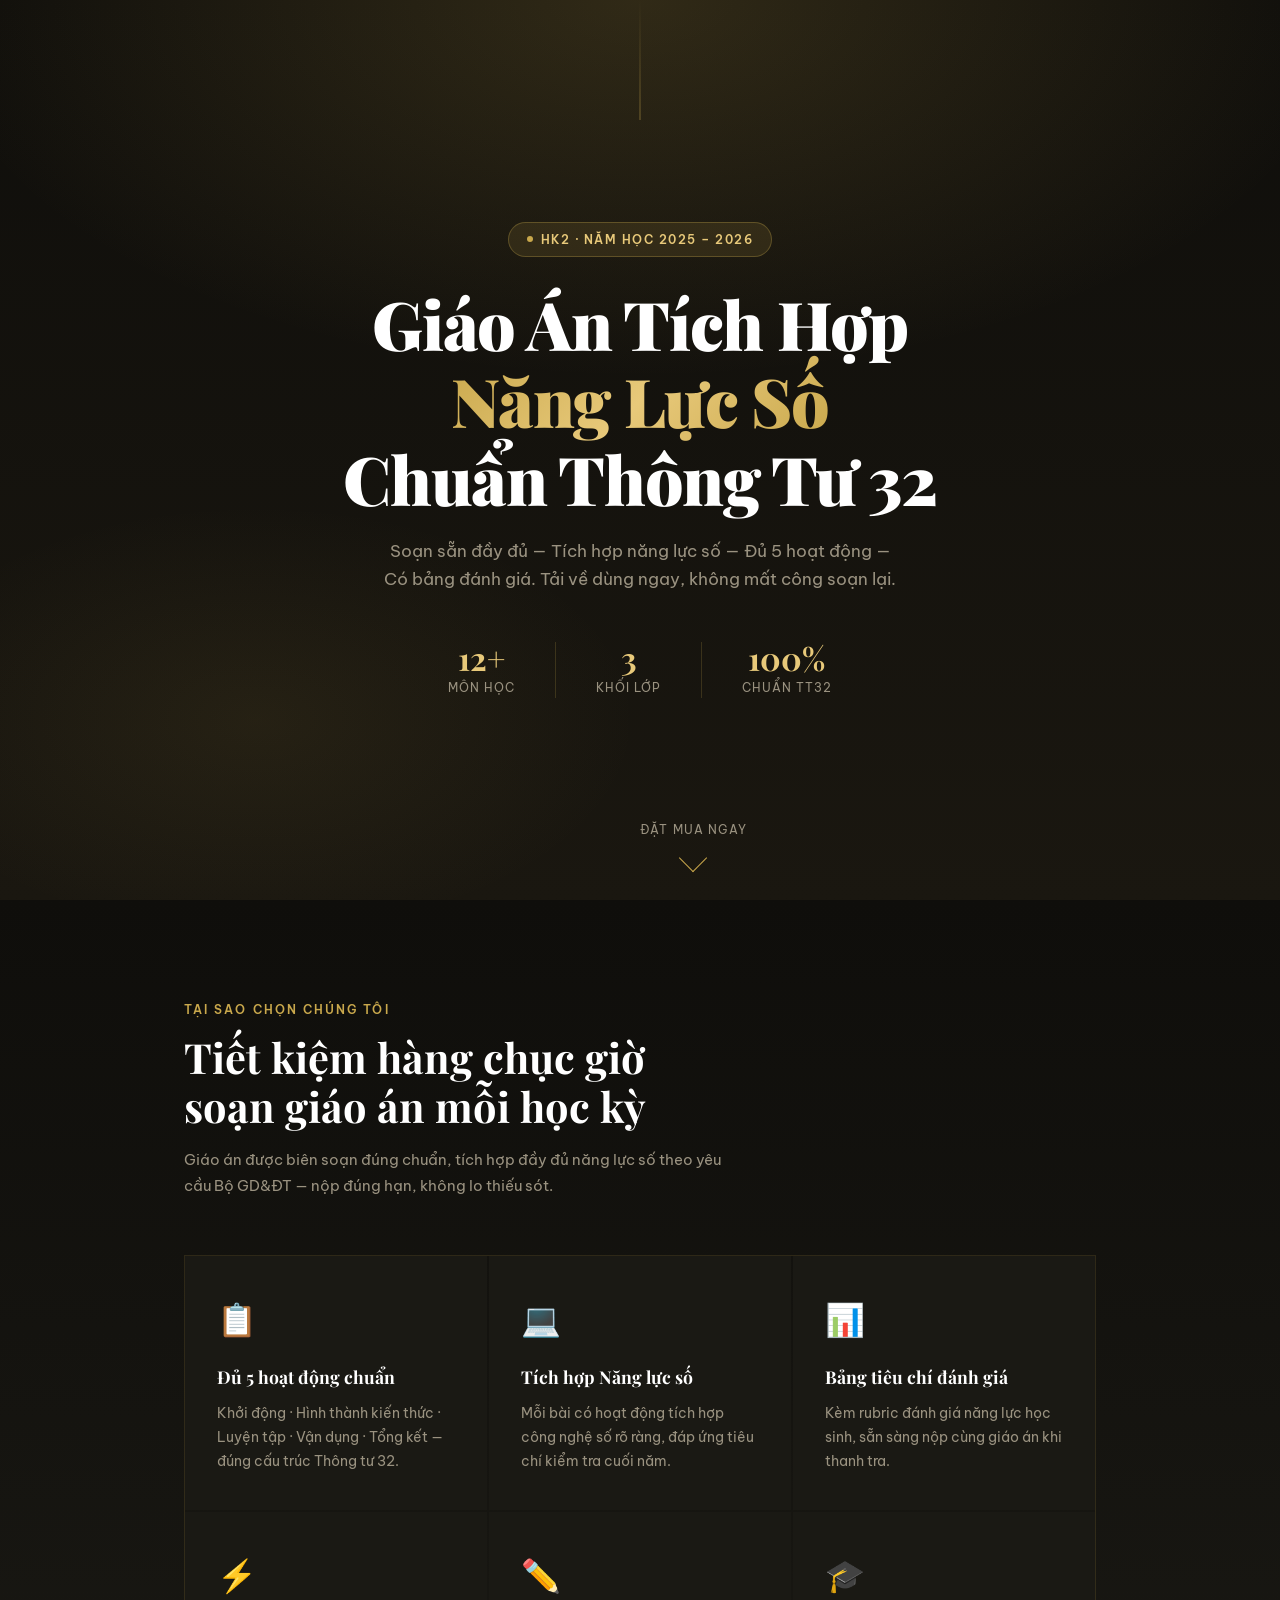
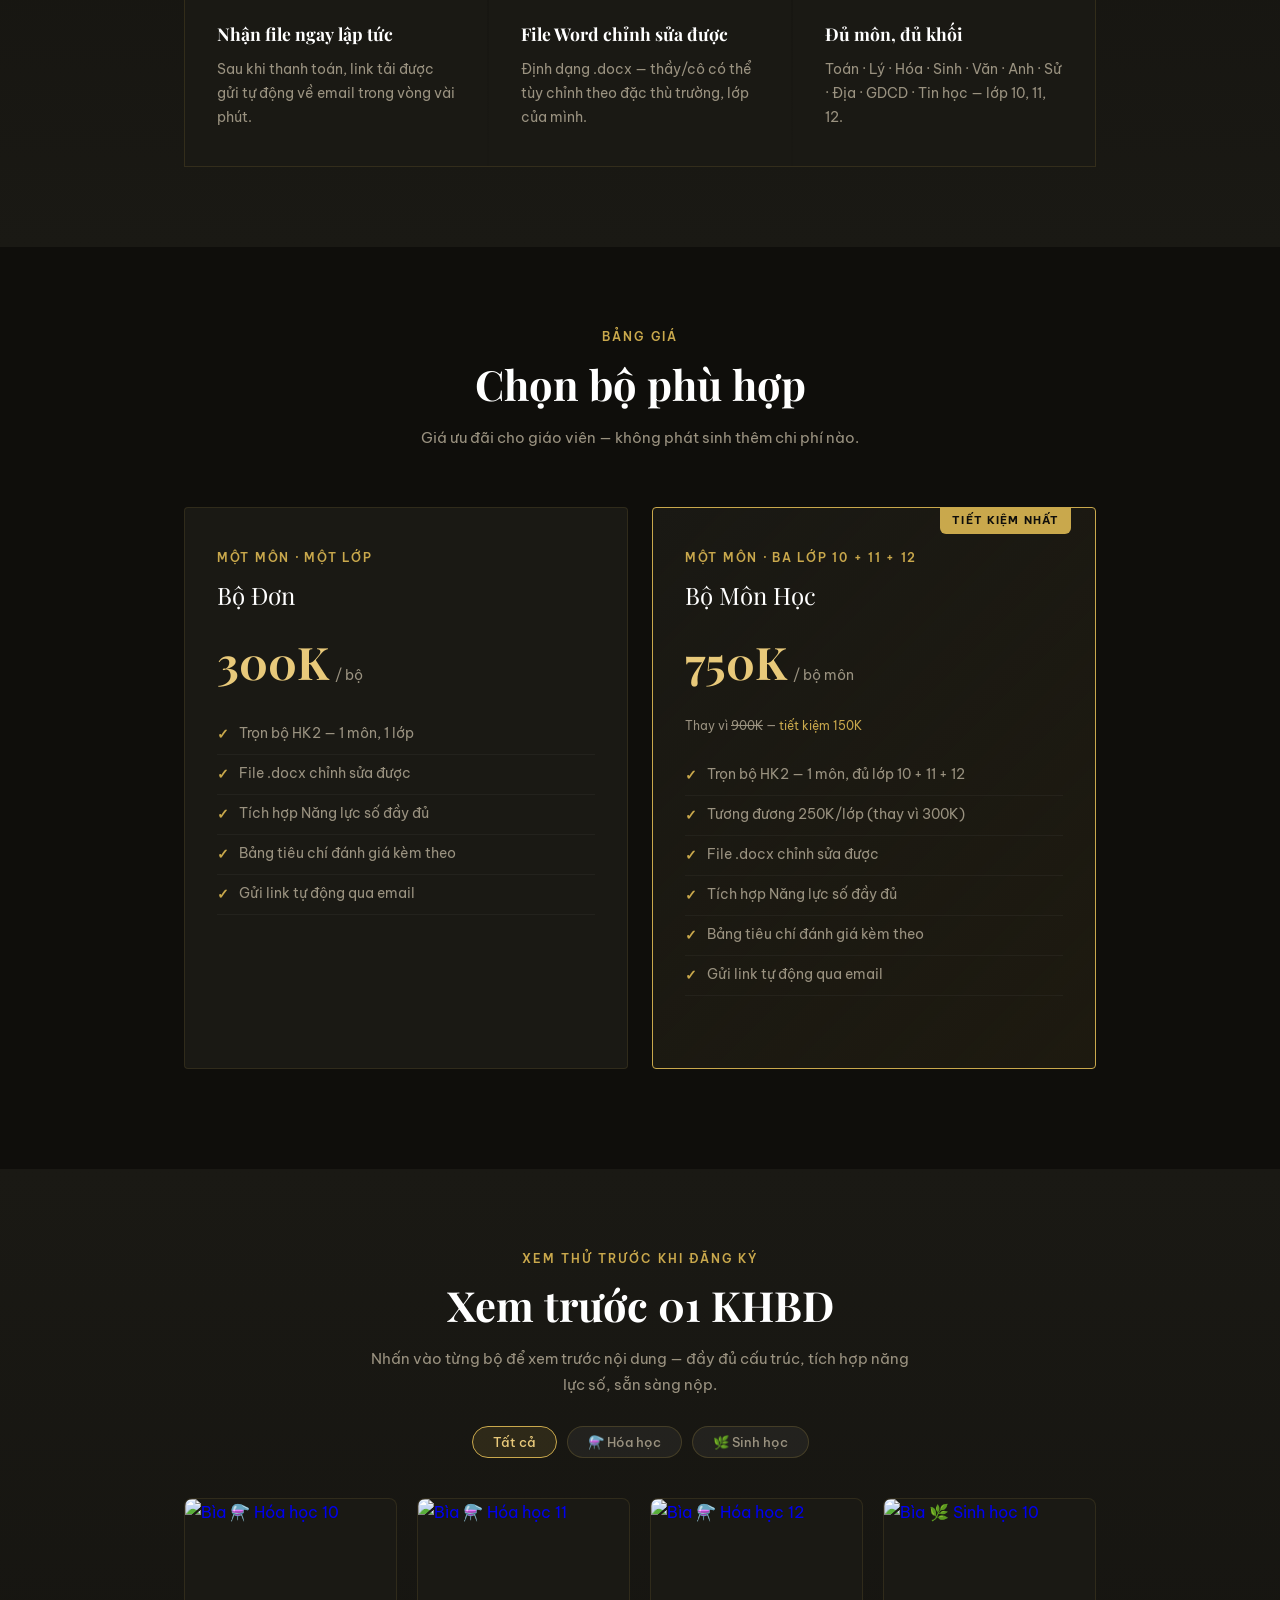
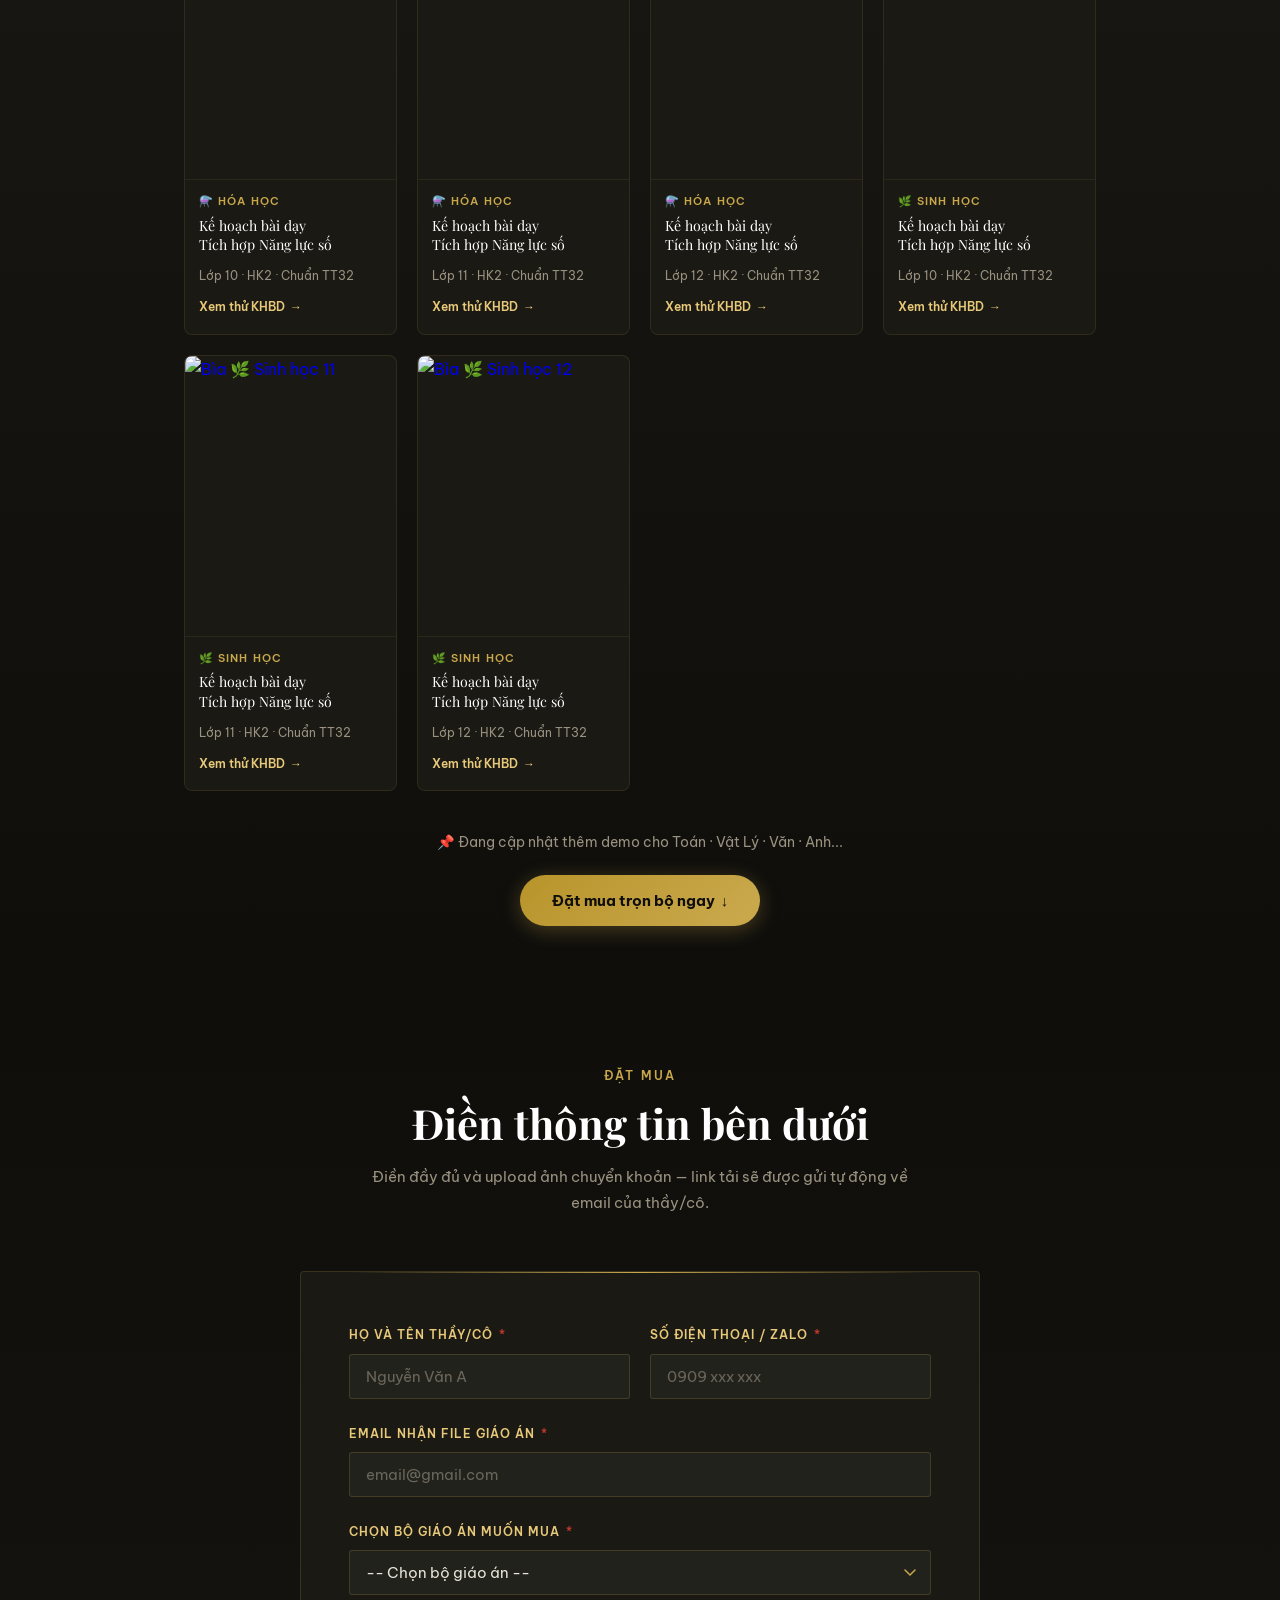
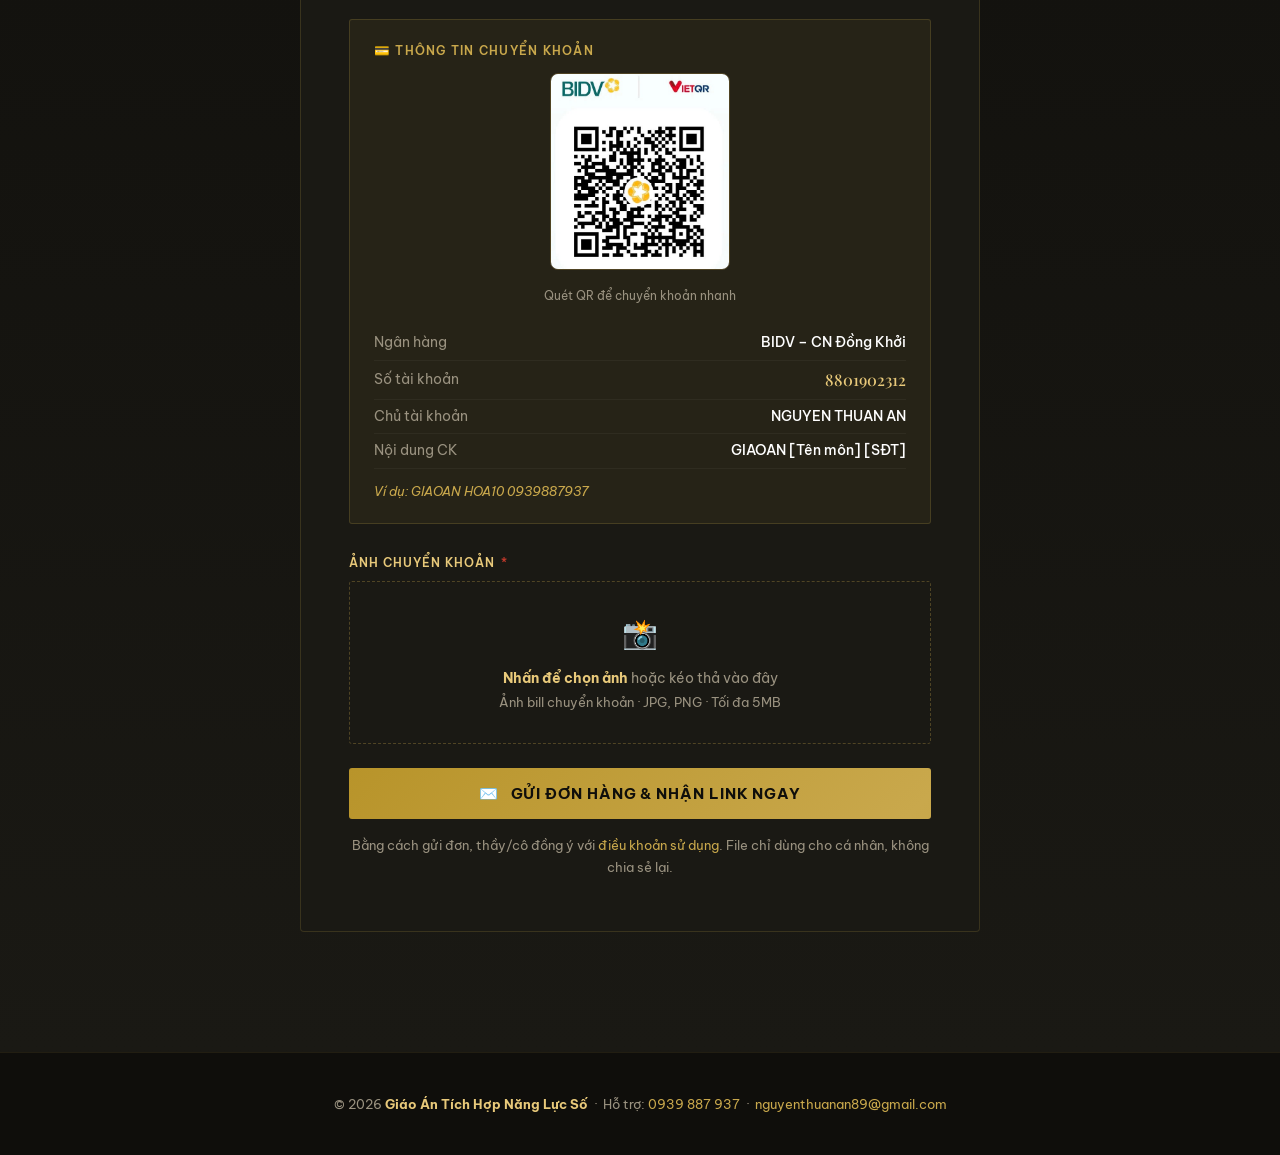
==== commit 788e214a: "Add files via upload" ====
--- a/index.html
+++ b/index.html
@@ -5,831 +5,8 @@
 <meta name="viewport" content="width=device-width, initial-scale=1.0"/>
 <title>Giáo Án Tích Hợp Năng Lực Số HK2 2025–2026</title>
 <link href="https://fonts.googleapis.com/css2?family=Playfair+Display:wght@700;900&family=Be+Vietnam+Pro:wght@300;400;500;600&display=swap" rel="stylesheet"/>
-<style>
-  :root {
-    --gold: #c9a84c;
-    --gold-light: #e8c97a;
-    --gold-pale: #f5e9c8;
-    --dark: #0f0e0b;
-    --dark2: #1a1914;
-    --dark3: #242318;
-    --text: #e8e4d8;
-    --text-muted: #9a9280;
-    --red: #c0392b;
-    --green: #27ae60;
-  }
-
-  *, *::before, *::after { box-sizing: border-box; margin: 0; padding: 0; }
-
-  html { scroll-behavior: smooth; }
-
-  body {
-    background: var(--dark);
-    color: var(--text);
-    font-family: 'Be Vietnam Pro', sans-serif;
-    font-weight: 400;
-    line-height: 1.7;
-    overflow-x: hidden;
-  }
-
-  /* ── NOISE TEXTURE OVERLAY ── */
-  body::before {
-    content: '';
-    position: fixed;
-    inset: 0;
-    background-image: url("data:image/svg+xml,%3Csvg viewBox='0 0 200 200' xmlns='http://www.w3.org/2000/svg'%3E%3Cfilter id='n'%3E%3CfeTurbulence type='fractalNoise' baseFrequency='0.9' numOctaves='4' stitchTiles='stitch'/%3E%3C/filter%3E%3Crect width='100%25' height='100%25' filter='url(%23n)' opacity='0.04'/%3E%3C/svg%3E");
-    pointer-events: none;
-    z-index: 0;
-    opacity: 0.4;
-  }
-
-  /* ── HERO ── */
-  .hero {
-    position: relative;
-    min-height: 100vh;
-    display: flex;
-    flex-direction: column;
-    align-items: center;
-    justify-content: center;
-    text-align: center;
-    padding: 80px 24px 60px;
-    overflow: hidden;
-  }
-
-  .hero-bg {
-    position: absolute;
-    inset: 0;
-    background:
-      radial-gradient(ellipse 80% 60% at 50% 0%, rgba(201,168,76,0.18) 0%, transparent 70%),
-      radial-gradient(ellipse 50% 40% at 20% 80%, rgba(201,168,76,0.08) 0%, transparent 60%),
-      linear-gradient(180deg, #0f0e0b 0%, #1a1710 100%);
-    z-index: 0;
-  }
-
-  .hero-deco {
-    position: absolute;
-    top: 0; left: 50%;
-    transform: translateX(-50%);
-    width: 1px;
-    height: 120px;
-    background: linear-gradient(180deg, transparent, var(--gold));
-    opacity: 0.5;
-  }
-
-  .badge {
-    position: relative;
-    z-index: 1;
-    display: inline-flex;
-    align-items: center;
-    gap: 8px;
-    background: rgba(201,168,76,0.12);
-    border: 1px solid rgba(201,168,76,0.3);
-    border-radius: 100px;
-    padding: 6px 18px;
-    font-size: 0.78rem;
-    font-weight: 600;
-    letter-spacing: 0.12em;
-    text-transform: uppercase;
-    color: var(--gold-light);
-    margin-bottom: 28px;
-    animation: fadeUp 0.8s ease both;
-  }
-
-  .badge::before {
-    content: '';
-    width: 6px; height: 6px;
-    background: var(--gold);
-    border-radius: 50%;
-    animation: pulse 2s infinite;
-  }
-
-  @keyframes pulse {
-    0%,100% { opacity: 1; transform: scale(1); }
-    50% { opacity: 0.4; transform: scale(1.4); }
-  }
-
-  .hero h1 {
-    position: relative;
-    z-index: 1;
-    font-family: 'Playfair Display', serif;
-    font-size: clamp(2.4rem, 6vw, 4.2rem);
-    font-weight: 900;
-    line-height: 1.15;
-    letter-spacing: -0.02em;
-    color: #fff;
-    max-width: 780px;
-    animation: fadeUp 0.8s 0.15s ease both;
-  }
-
-  .hero h1 span {
-    background: linear-gradient(135deg, var(--gold) 0%, var(--gold-light) 50%, var(--gold) 100%);
-    -webkit-background-clip: text;
-    -webkit-text-fill-color: transparent;
-    background-clip: text;
-  }
-
-  .hero-sub {
-    position: relative;
-    z-index: 1;
-    font-size: 1.05rem;
-    color: var(--text-muted);
-    max-width: 520px;
-    margin: 20px auto 0;
-    animation: fadeUp 0.8s 0.3s ease both;
-  }
-
-  .hero-stats {
-    position: relative;
-    z-index: 1;
-    display: flex;
-    gap: 40px;
-    margin-top: 48px;
-    animation: fadeUp 0.8s 0.45s ease both;
-  }
-
-  .stat { text-align: center; }
-  .stat-num {
-    font-family: 'Playfair Display', serif;
-    font-size: 2rem;
-    font-weight: 700;
-    color: var(--gold-light);
-    line-height: 1;
-  }
-  .stat-label {
-    font-size: 0.75rem;
-    color: var(--text-muted);
-    letter-spacing: 0.08em;
-    text-transform: uppercase;
-    margin-top: 4px;
-  }
-
-  .stat-divider {
-    width: 1px;
-    background: rgba(201,168,76,0.2);
-    align-self: stretch;
-  }
-
-  .scroll-hint {
-    position: absolute;
-    z-index: 1;
-    bottom: 32px;
-    left: 50%;
-    transform: translateX(-50%);
-    display: flex;
-    flex-direction: column;
-    align-items: center;
-    gap: 8px;
-    color: var(--text-muted);
-    font-size: 0.72rem;
-    letter-spacing: 0.1em;
-    text-transform: uppercase;
-    animation: fadeUp 1s 0.9s ease both;
-  }
-
-  .scroll-arrow {
-    width: 20px; height: 20px;
-    border-right: 1px solid var(--gold);
-    border-bottom: 1px solid var(--gold);
-    transform: rotate(45deg);
-    animation: bounce 1.5s infinite;
-  }
-
-  @keyframes bounce {
-    0%,100% { transform: rotate(45deg) translateY(0); }
-    50% { transform: rotate(45deg) translateY(5px); }
-  }
-
-  /* ── SECTION BASE ── */
-  section { position: relative; z-index: 1; }
-
-  .container {
-    max-width: 960px;
-    margin: 0 auto;
-    padding: 0 24px;
-  }
-
-  .section-label {
-    font-size: 0.72rem;
-    font-weight: 600;
-    letter-spacing: 0.18em;
-    text-transform: uppercase;
-    color: var(--gold);
-    margin-bottom: 12px;
-  }
-
-  .section-title {
-    font-family: 'Playfair Display', serif;
-    font-size: clamp(1.8rem, 4vw, 2.6rem);
-    font-weight: 700;
-    line-height: 1.2;
-    color: #fff;
-    margin-bottom: 16px;
-  }
-
-  .section-desc {
-    color: var(--text-muted);
-    max-width: 540px;
-    font-size: 0.95rem;
-  }
-
-  /* ── WHY ── */
-  .why {
-    padding: 100px 0 80px;
-    background: linear-gradient(180deg, var(--dark) 0%, var(--dark2) 100%);
-  }
-
-  .why-grid {
-    display: grid;
-    grid-template-columns: repeat(auto-fit, minmax(260px, 1fr));
-    gap: 2px;
-    margin-top: 56px;
-    border: 1px solid rgba(201,168,76,0.15);
-  }
-
-  .why-card {
-    background: var(--dark2);
-    padding: 36px 32px;
-    transition: background 0.3s;
-    position: relative;
-    overflow: hidden;
-  }
-
-  .why-card::after {
-    content: '';
-    position: absolute;
-    bottom: 0; left: 0; right: 0;
-    height: 2px;
-    background: linear-gradient(90deg, transparent, var(--gold), transparent);
-    transform: scaleX(0);
-    transition: transform 0.4s;
-  }
-
-  .why-card:hover { background: var(--dark3); }
-  .why-card:hover::after { transform: scaleX(1); }
-
-  .why-icon {
-    font-size: 2rem;
-    margin-bottom: 16px;
-    display: block;
-  }
-
-  .why-card h3 {
-    font-family: 'Playfair Display', serif;
-    font-size: 1.1rem;
-    color: #fff;
-    margin-bottom: 10px;
-  }
-
-  .why-card p {
-    font-size: 0.88rem;
-    color: var(--text-muted);
-    line-height: 1.7;
-  }
-
-  /* ── PRICING ── */
-  .pricing {
-    padding: 80px 0 100px;
-  }
-
-  .pricing-grid {
-    display: grid;
-    grid-template-columns: repeat(auto-fit, minmax(280px, 1fr));
-    gap: 24px;
-    margin-top: 56px;
-  }
-
-  .price-card {
-    background: var(--dark2);
-    border: 1px solid rgba(201,168,76,0.12);
-    border-radius: 4px;
-    padding: 40px 32px;
-    position: relative;
-    transition: transform 0.3s, border-color 0.3s;
-  }
-
-  .price-card:hover {
-    transform: translateY(-6px);
-    border-color: rgba(201,168,76,0.4);
-  }
-
-  .price-card.featured {
-    border-color: var(--gold);
-    background: linear-gradient(135deg, var(--dark2) 0%, rgba(201,168,76,0.08) 100%);
-  }
-
-  .featured-tag {
-    position: absolute;
-    top: -1px; right: 24px;
-    background: var(--gold);
-    color: var(--dark);
-    font-size: 0.7rem;
-    font-weight: 700;
-    letter-spacing: 0.1em;
-    text-transform: uppercase;
-    padding: 4px 12px;
-    border-radius: 0 0 6px 6px;
-  }
-
-  .price-subject {
-    font-size: 0.72rem;
-    font-weight: 600;
-    letter-spacing: 0.15em;
-    text-transform: uppercase;
-    color: var(--gold);
-    margin-bottom: 8px;
-  }
-
-  .price-name {
-    font-family: 'Playfair Display', serif;
-    font-size: 1.5rem;
-    color: #fff;
-    margin-bottom: 24px;
-  }
-
-  .price-amount {
-    display: flex;
-    align-items: baseline;
-    gap: 6px;
-    margin-bottom: 28px;
-  }
-
-  .price-num {
-    font-family: 'Playfair Display', serif;
-    font-size: 2.8rem;
-    font-weight: 700;
-    color: var(--gold-light);
-    line-height: 1;
-  }
-
-  .price-unit {
-    font-size: 0.85rem;
-    color: var(--text-muted);
-  }
-
-  .price-features {
-    list-style: none;
-    margin-bottom: 32px;
-  }
-
-  .price-features li {
-    display: flex;
-    align-items: flex-start;
-    gap: 10px;
-    font-size: 0.88rem;
-    color: var(--text-muted);
-    padding: 7px 0;
-    border-bottom: 1px solid rgba(255,255,255,0.04);
-  }
-
-  .price-features li::before {
-    content: '✓';
-    color: var(--gold);
-    font-weight: 700;
-    flex-shrink: 0;
-    margin-top: 1px;
-  }
-
-  /* ── FORM SECTION ── */
-  .form-section {
-    padding: 80px 0 120px;
-    background: linear-gradient(180deg, var(--dark) 0%, var(--dark2) 100%);
-  }
-
-  .form-wrap {
-    max-width: 680px;
-    margin: 56px auto 0;
-    background: var(--dark2);
-    border: 1px solid rgba(201,168,76,0.18);
-    border-radius: 4px;
-    padding: 52px 48px;
-    position: relative;
-  }
-
-  .form-wrap::before {
-    content: '';
-    position: absolute;
-    top: 0; left: 48px; right: 48px;
-    height: 1px;
-    background: linear-gradient(90deg, transparent, var(--gold), transparent);
-  }
-
-  .form-row {
-    display: grid;
-    grid-template-columns: 1fr 1fr;
-    gap: 20px;
-  }
-
-  .form-group {
-    margin-bottom: 24px;
-  }
-
-  .form-group.full { grid-column: 1 / -1; }
-
-  label {
-    display: block;
-    font-size: 0.78rem;
-    font-weight: 600;
-    letter-spacing: 0.08em;
-    text-transform: uppercase;
-    color: var(--gold-light);
-    margin-bottom: 8px;
-  }
-
-  label span {
-    color: var(--red);
-    margin-left: 2px;
-  }
-
-  input, select, textarea {
-    width: 100%;
-    background: rgba(255,255,255,0.04);
-    border: 1px solid rgba(201,168,76,0.2);
-    border-radius: 3px;
-    padding: 12px 16px;
-    color: var(--text);
-    font-family: 'Be Vietnam Pro', sans-serif;
-    font-size: 0.92rem;
-    transition: border-color 0.25s, background 0.25s;
-    outline: none;
-    -webkit-appearance: none;
-  }
-
-  input:focus, select:focus, textarea:focus {
-    border-color: var(--gold);
-    background: rgba(201,168,76,0.05);
-  }
-
-  input::placeholder, textarea::placeholder {
-    color: var(--text-muted);
-    opacity: 0.6;
-  }
-
-  select {
-    cursor: pointer;
-    background-image: url("data:image/svg+xml,%3Csvg xmlns='http://www.w3.org/2000/svg' width='12' height='8' viewBox='0 0 12 8'%3E%3Cpath d='M1 1l5 5 5-5' stroke='%23c9a84c' stroke-width='1.5' fill='none' stroke-linecap='round'/%3E%3C/svg%3E");
-    background-repeat: no-repeat;
-    background-position: right 14px center;
-    padding-right: 40px;
-  }
-
-  select option {
-    background: var(--dark2);
-    color: var(--text);
-  }
-
-  /* Upload area */
-  .upload-area {
-    border: 1px dashed rgba(201,168,76,0.3);
-    border-radius: 3px;
-    padding: 28px 20px;
-    text-align: center;
-    cursor: pointer;
-    transition: border-color 0.25s, background 0.25s;
-    position: relative;
-  }
-
-  .upload-area:hover {
-    border-color: var(--gold);
-    background: rgba(201,168,76,0.04);
-  }
-
-  .upload-area input[type="file"] {
-    position: absolute;
-    inset: 0;
-    opacity: 0;
-    cursor: pointer;
-    width: 100%;
-    height: 100%;
-    border: none;
-    padding: 0;
-    background: none;
-  }
-
-  .upload-icon { font-size: 1.8rem; margin-bottom: 8px; }
-
-  .upload-text {
-    font-size: 0.88rem;
-    color: var(--text-muted);
-  }
-
-  .upload-text strong { color: var(--gold-light); }
-
-  #upload-preview {
-    margin-top: 10px;
-    font-size: 0.82rem;
-    color: var(--green);
-    display: none;
-  }
-
-  /* CK Info box */
-  .ck-box {
-    background: rgba(201,168,76,0.07);
-    border: 1px solid rgba(201,168,76,0.2);
-    border-radius: 3px;
-    padding: 20px 24px;
-    margin-bottom: 28px;
-  }
-
-  .ck-box-title {
-    font-size: 0.78rem;
-    font-weight: 600;
-    letter-spacing: 0.1em;
-    text-transform: uppercase;
-    color: var(--gold);
-    margin-bottom: 12px;
-  }
-
-  .ck-row {
-    display: flex;
-    justify-content: space-between;
-    align-items: center;
-    padding: 5px 0;
-    border-bottom: 1px solid rgba(255,255,255,0.04);
-    font-size: 0.88rem;
-  }
-
-  .ck-row:last-child { border-bottom: none; }
-  .ck-key { color: var(--text-muted); }
-  .ck-val { color: #fff; font-weight: 500; }
-  .ck-val.highlight { color: var(--gold-light); font-family: 'Playfair Display', serif; font-size: 1rem; }
-
-  /* Submit button */
-  .btn-submit {
-    width: 100%;
-    background: linear-gradient(135deg, #b8942a 0%, var(--gold) 50%, #b8942a 100%);
-    background-size: 200% auto;
-    border: none;
-    border-radius: 3px;
-    padding: 16px 24px;
-    color: var(--dark);
-    font-family: 'Be Vietnam Pro', sans-serif;
-    font-size: 0.95rem;
-    font-weight: 700;
-    letter-spacing: 0.06em;
-    text-transform: uppercase;
-    cursor: pointer;
-    transition: background-position 0.4s, transform 0.2s, box-shadow 0.3s;
-    position: relative;
-    overflow: hidden;
-  }
-
-  .btn-submit:hover {
-    background-position: right center;
-    transform: translateY(-2px);
-    box-shadow: 0 8px 32px rgba(201,168,76,0.35);
-  }
-
-  .btn-submit:active { transform: translateY(0); }
-
-  .btn-submit:disabled {
-    opacity: 0.6;
-    cursor: not-allowed;
-    transform: none;
-  }
-
-  /* Success state */
-  .success-msg {
-    display: none;
-    text-align: center;
-    padding: 40px 20px;
-    animation: fadeUp 0.5s ease both;
-  }
-
-  .success-icon {
-    font-size: 3rem;
-    margin-bottom: 16px;
-  }
-
-  .success-msg h3 {
-    font-family: 'Playfair Display', serif;
-    font-size: 1.6rem;
-    color: var(--gold-light);
-    margin-bottom: 10px;
-  }
-
-  .success-msg p {
-    color: var(--text-muted);
-    font-size: 0.92rem;
-  }
-
-  /* Form note */
-  .form-note {
-    text-align: center;
-    font-size: 0.8rem;
-    color: var(--text-muted);
-    margin-top: 16px;
-  }
-
-  .form-note a { color: var(--gold); text-decoration: none; }
-
-  /* Error */
-  .field-error {
-    font-size: 0.78rem;
-    color: #e74c3c;
-    margin-top: 5px;
-    display: none;
-  }
-
-  /* ── FOOTER ── */
-  footer {
-    border-top: 1px solid rgba(201,168,76,0.1);
-    padding: 40px 24px;
-    text-align: center;
-    color: var(--text-muted);
-    font-size: 0.82rem;
-  }
-
-  footer a { color: var(--gold); text-decoration: none; }
-
-  /* ── ANIMATIONS ── */
-  @keyframes fadeUp {
-    from { opacity: 0; transform: translateY(24px); }
-    to   { opacity: 1; transform: translateY(0); }
-  }
-
-  .reveal {
-    opacity: 0;
-    transform: translateY(30px);
-    transition: opacity 0.7s ease, transform 0.7s ease;
-  }
-
-  .reveal.visible {
-    opacity: 1;
-    transform: translateY(0);
-  }
-
-  /* ── RESPONSIVE ── */
-  @media (max-width: 600px) {
-    .form-wrap { padding: 36px 24px; }
-    .form-row { grid-template-columns: 1fr; }
-    .hero-stats { gap: 24px; }
-    .stat-num { font-size: 1.5rem; }
-  }
-
-  /* ── DEMO SECTION ── */
-  .demo-section {
-    padding: 80px 0 60px;
-    background: linear-gradient(180deg, var(--dark2) 0%, var(--dark) 100%);
-    position: relative; z-index: 1;
-  }
-  .demo-filter {
-    display: flex;
-    justify-content: center;
-    gap: 10px;
-    margin-top: 28px;
-    flex-wrap: wrap;
-  }
-  .filter-btn {
-    background: rgba(255,255,255,0.05);
-    border: 1px solid rgba(201,168,76,0.2);
-    color: var(--text-muted);
-    padding: 7px 20px;
-    border-radius: 100px;
-    font-family: 'Be Vietnam Pro', sans-serif;
-    font-size: 0.82rem;
-    font-weight: 500;
-    cursor: pointer;
-    transition: all 0.25s;
-  }
-  .filter-btn:hover, .filter-btn.active {
-    background: rgba(201,168,76,0.12);
-    border-color: var(--gold);
-    color: var(--gold-light);
-  }
-  .demo-grid {
-    display: grid;
-    grid-template-columns: repeat(auto-fill, minmax(175px, 1fr));
-    gap: 20px;
-    margin-top: 40px;
-  }
-  .demo-card {
-    background: var(--dark2);
-    border: 1px solid rgba(201,168,76,0.12);
-    border-radius: 8px;
-    overflow: hidden;
-    cursor: pointer;
-    transition: transform 0.3s, border-color 0.3s, box-shadow 0.3s;
-    text-decoration: none;
-    display: flex;
-    flex-direction: column;
-  }
-  .demo-card:hover {
-    transform: translateY(-6px);
-    border-color: rgba(201,168,76,0.5);
-    box-shadow: 0 12px 36px rgba(0,0,0,0.45);
-  }
-  .demo-card.hidden { display: none; }
-  .demo-thumb {
-    width: 100%;
-    aspect-ratio: 3/4;
-    object-fit: cover;
-    object-position: top;
-    display: block;
-    border-bottom: 1px solid rgba(201,168,76,0.1);
-  }
-  .demo-thumb-placeholder {
-    width: 100%;
-    aspect-ratio: 3/4;
-    background: linear-gradient(135deg, var(--dark3), #2a2920);
-    display: flex; flex-direction: column;
-    align-items: center; justify-content: center;
-    gap: 10px;
-    border-bottom: 1px solid rgba(201,168,76,0.1);
-  }
-  .demo-info {
-    padding: 12px 14px 16px;
-    flex: 1; display: flex; flex-direction: column; gap: 5px;
-  }
-  .demo-subject {
-    font-size: 0.68rem; font-weight: 600;
-    letter-spacing: 0.1em; text-transform: uppercase;
-    color: var(--gold);
-  }
-  .demo-name {
-    font-family: 'Playfair Display', serif;
-    font-size: 0.88rem; color: #fff; line-height: 1.4;
-  }
-  .demo-meta {
-    font-size: 0.74rem; color: var(--text-muted);
-    margin-top: auto; padding-top: 6px;
-  }
-  .demo-btn {
-    display: inline-flex; align-items: center; gap: 5px;
-    font-size: 0.75rem; font-weight: 600;
-    color: var(--gold-light); margin-top: 6px;
-    transition: gap 0.2s;
-  }
-  .demo-btn::after { content: '→'; transition: transform 0.2s; }
-  .demo-card:hover .demo-btn::after { transform: translateX(4px); }
-  .btn-order-now {
-    display: inline-block;
-    margin-top: 20px;
-    background: linear-gradient(135deg, #b8942a, var(--gold), #b8942a);
-    background-size: 200% auto;
-    color: var(--dark);
-    font-weight: 700; font-size: 0.92rem;
-    padding: 13px 32px; border-radius: 100px;
-    text-decoration: none;
-    transition: background-position 0.3s, transform 0.2s, box-shadow 0.3s;
-    box-shadow: 0 4px 20px rgba(201,168,76,0.3);
-  }
-  .btn-order-now:hover {
-    background-position: right center;
-    transform: translateY(-2px);
-    box-shadow: 0 8px 28px rgba(201,168,76,0.5);
-  }
-  /* Modal */
-  .demo-modal {
-    display: none; position: fixed; inset: 0; z-index: 10000;
-    background: rgba(0,0,0,0.88);
-    backdrop-filter: blur(6px);
-    align-items: center; justify-content: center; padding: 16px;
-  }
-  .demo-modal.open { display: flex; animation: fadeIn 0.2s ease; }
-  .demo-modal-inner {
-    background: var(--dark2);
-    border: 1px solid rgba(201,168,76,0.25);
-    border-radius: 10px;
-    width: 100%; max-width: 920px; height: 88vh;
-    display: flex; flex-direction: column; overflow: hidden;
-    animation: slideUp 0.28s ease;
-  }
-  .demo-modal-header {
-    display: flex; align-items: center;
-    justify-content: space-between;
-    padding: 14px 18px;
-    border-bottom: 1px solid rgba(201,168,76,0.12);
-    flex-shrink: 0;
-  }
-  .demo-modal-title {
-    font-family: 'Playfair Display', serif;
-    font-size: 0.95rem; color: var(--gold-light);
-    white-space: nowrap; overflow: hidden; text-overflow: ellipsis;
-    max-width: 70%;
-  }
-  .demo-modal-actions { display: flex; align-items: center; gap: 10px; }
-  .demo-modal-link {
-    font-size: 0.75rem; color: var(--gold); text-decoration: none;
-    border: 1px solid rgba(201,168,76,0.3); padding: 4px 12px;
-    border-radius: 4px; transition: background 0.2s; white-space: nowrap;
-  }
-  .demo-modal-link:hover { background: rgba(201,168,76,0.1); }
-  .demo-modal-close {
-    width: 30px; height: 30px; background: rgba(255,255,255,0.06);
-    border: none; border-radius: 50%; color: var(--text);
-    font-size: 1rem; cursor: pointer;
-    display: flex; align-items: center; justify-content: center;
-    transition: background 0.2s; flex-shrink: 0;
-  }
-  .demo-modal-close:hover { background: rgba(255,255,255,0.14); }
-  .demo-modal-frame { flex: 1; width: 100%; border: none; background: #fff; }
-  @media (max-width: 600px) {
-    .demo-grid { grid-template-columns: repeat(2, 1fr); gap: 12px; }
-    .demo-modal-inner { height: 92vh; }
-    .demo-modal-title { font-size: 0.8rem; }
-  }
-
-</style>
+
+    <link rel="stylesheet" href="style.css">
 </head>
 <body>
 
@@ -966,8 +143,8 @@
 <section class="demo-section" id="xem-demo">
   <div class="container">
     <div class="reveal" style="text-align:center">
-      <div class="section-label">Xem trước khi mua</div>
-      <h2 class="section-title">Giáo án Demo miễn phí</h2>
+      <div class="section-label">Xem thử trước khi đăng ký</div>
+      <h2 class="section-title">Xem trước 01 KHBD</h2>
       <p class="section-desc" style="margin:0 auto">Nhấn vào từng bộ để xem trước nội dung — đầy đủ cấu trúc, tích hợp năng lực số, sẵn sàng nộp.</p>
 
       <!-- Bộ lọc theo môn -->
@@ -986,12 +163,12 @@
          data-title="Giáo án ⚗️ Hóa học 10 HK2 – Tích hợp Năng lực số"
          data-url="https://docs.google.com/document/d/1SmDv7LsiPJp1iSDYiQjP3uS6oSTvTjze/preview"
          onclick="openDemo(event,this)">
-        <img class="demo-thumb" src="[data-uri]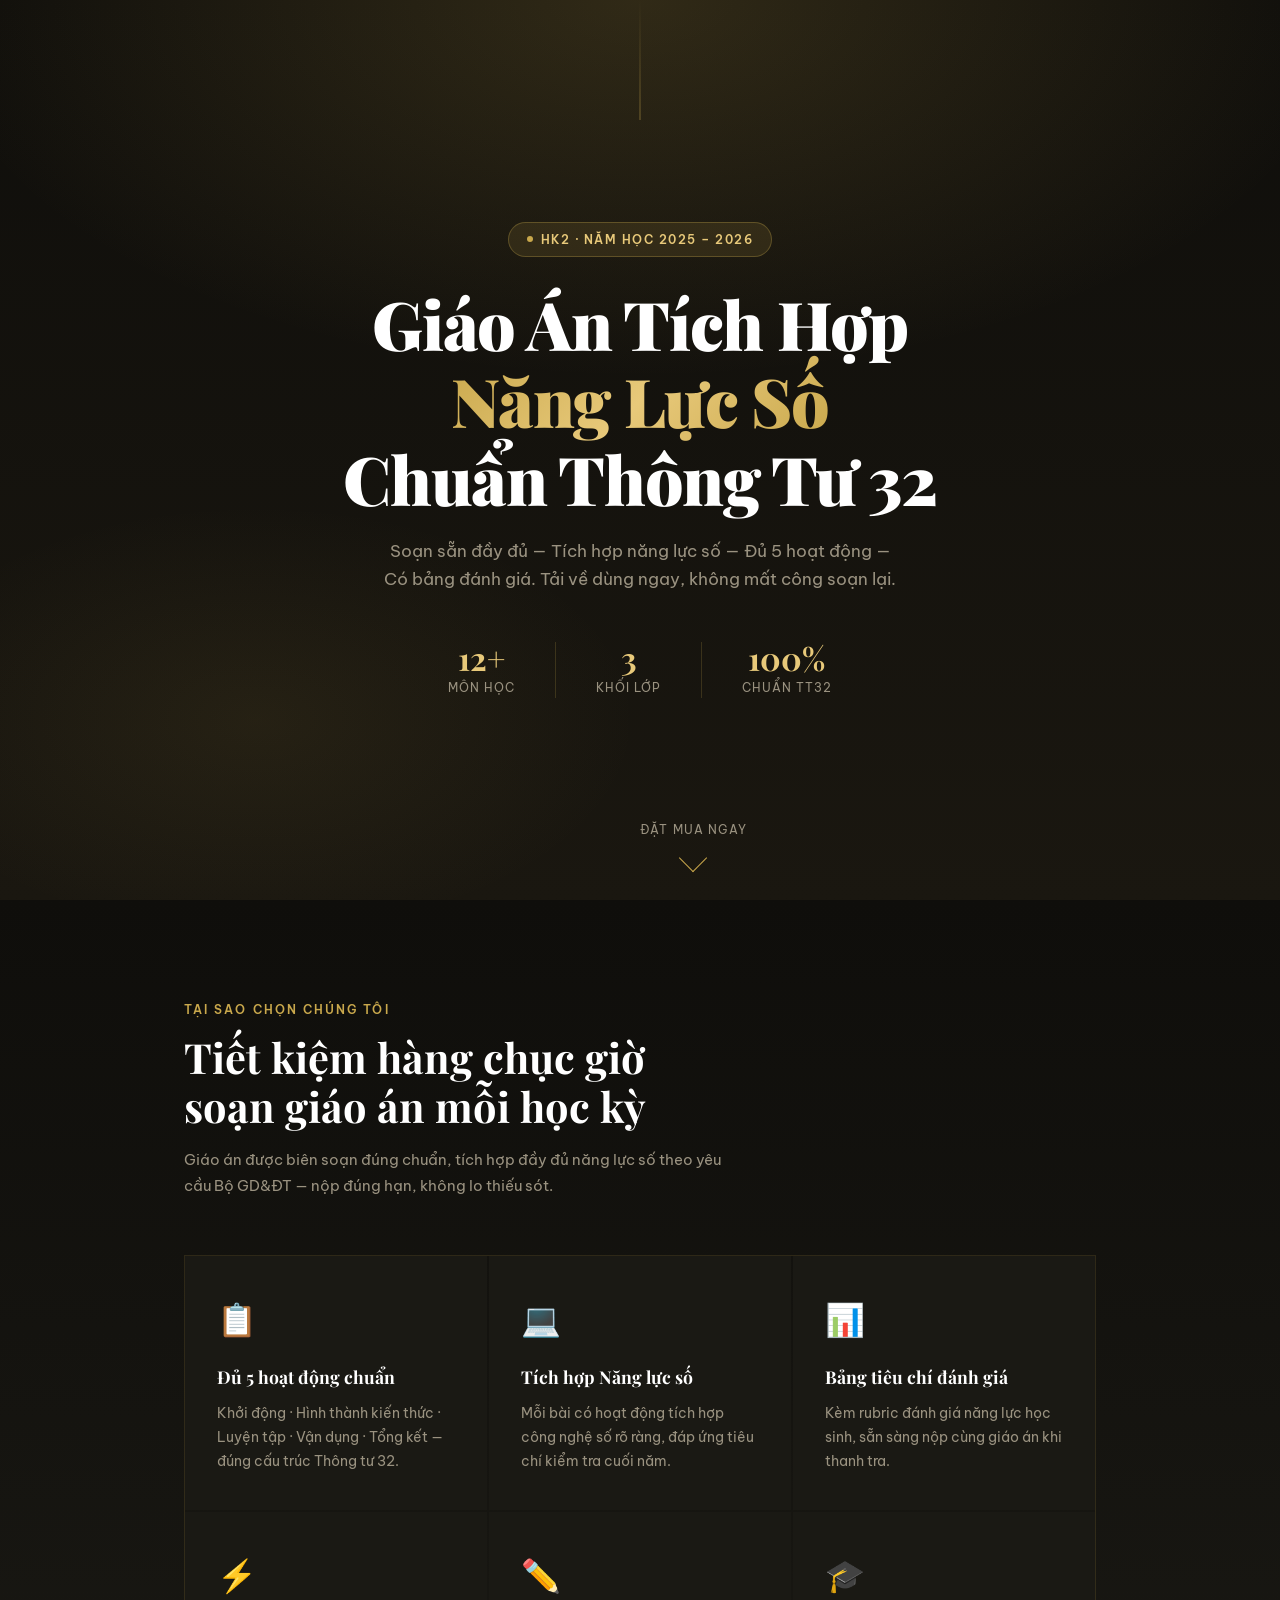
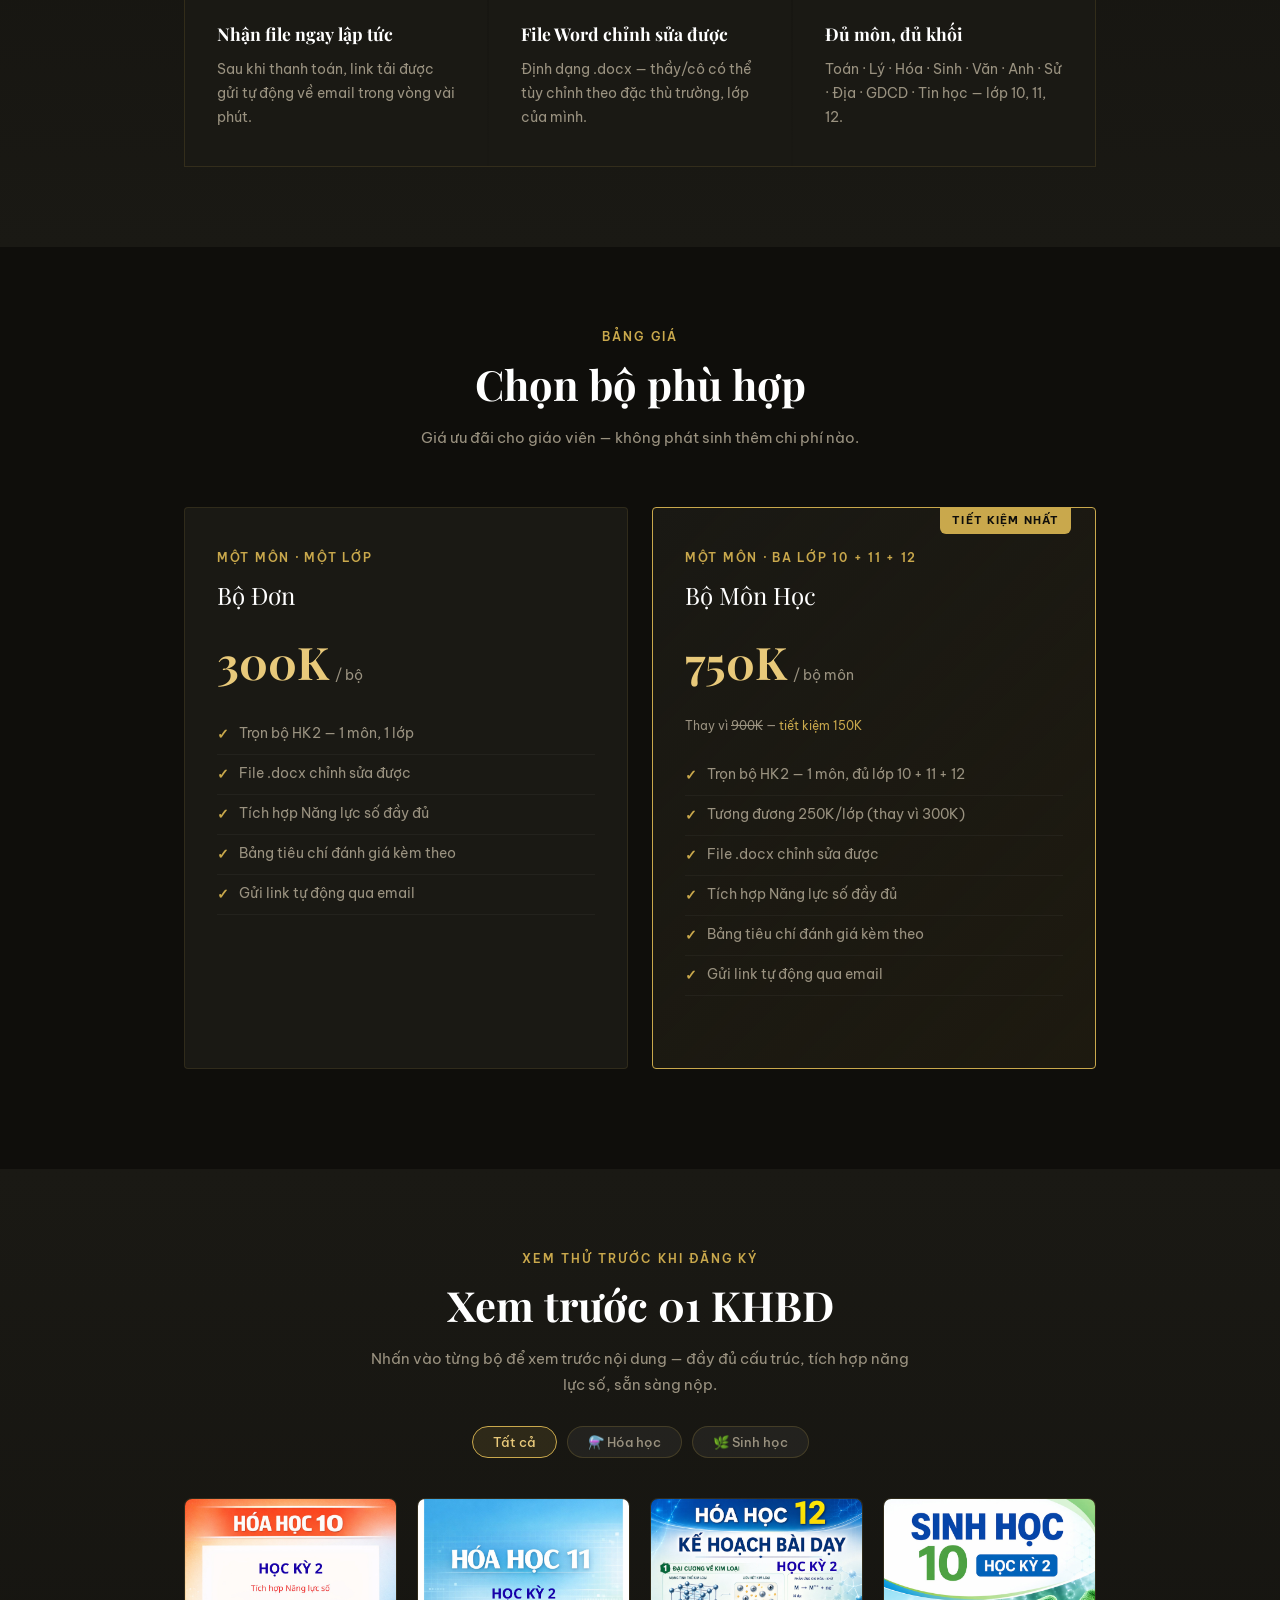
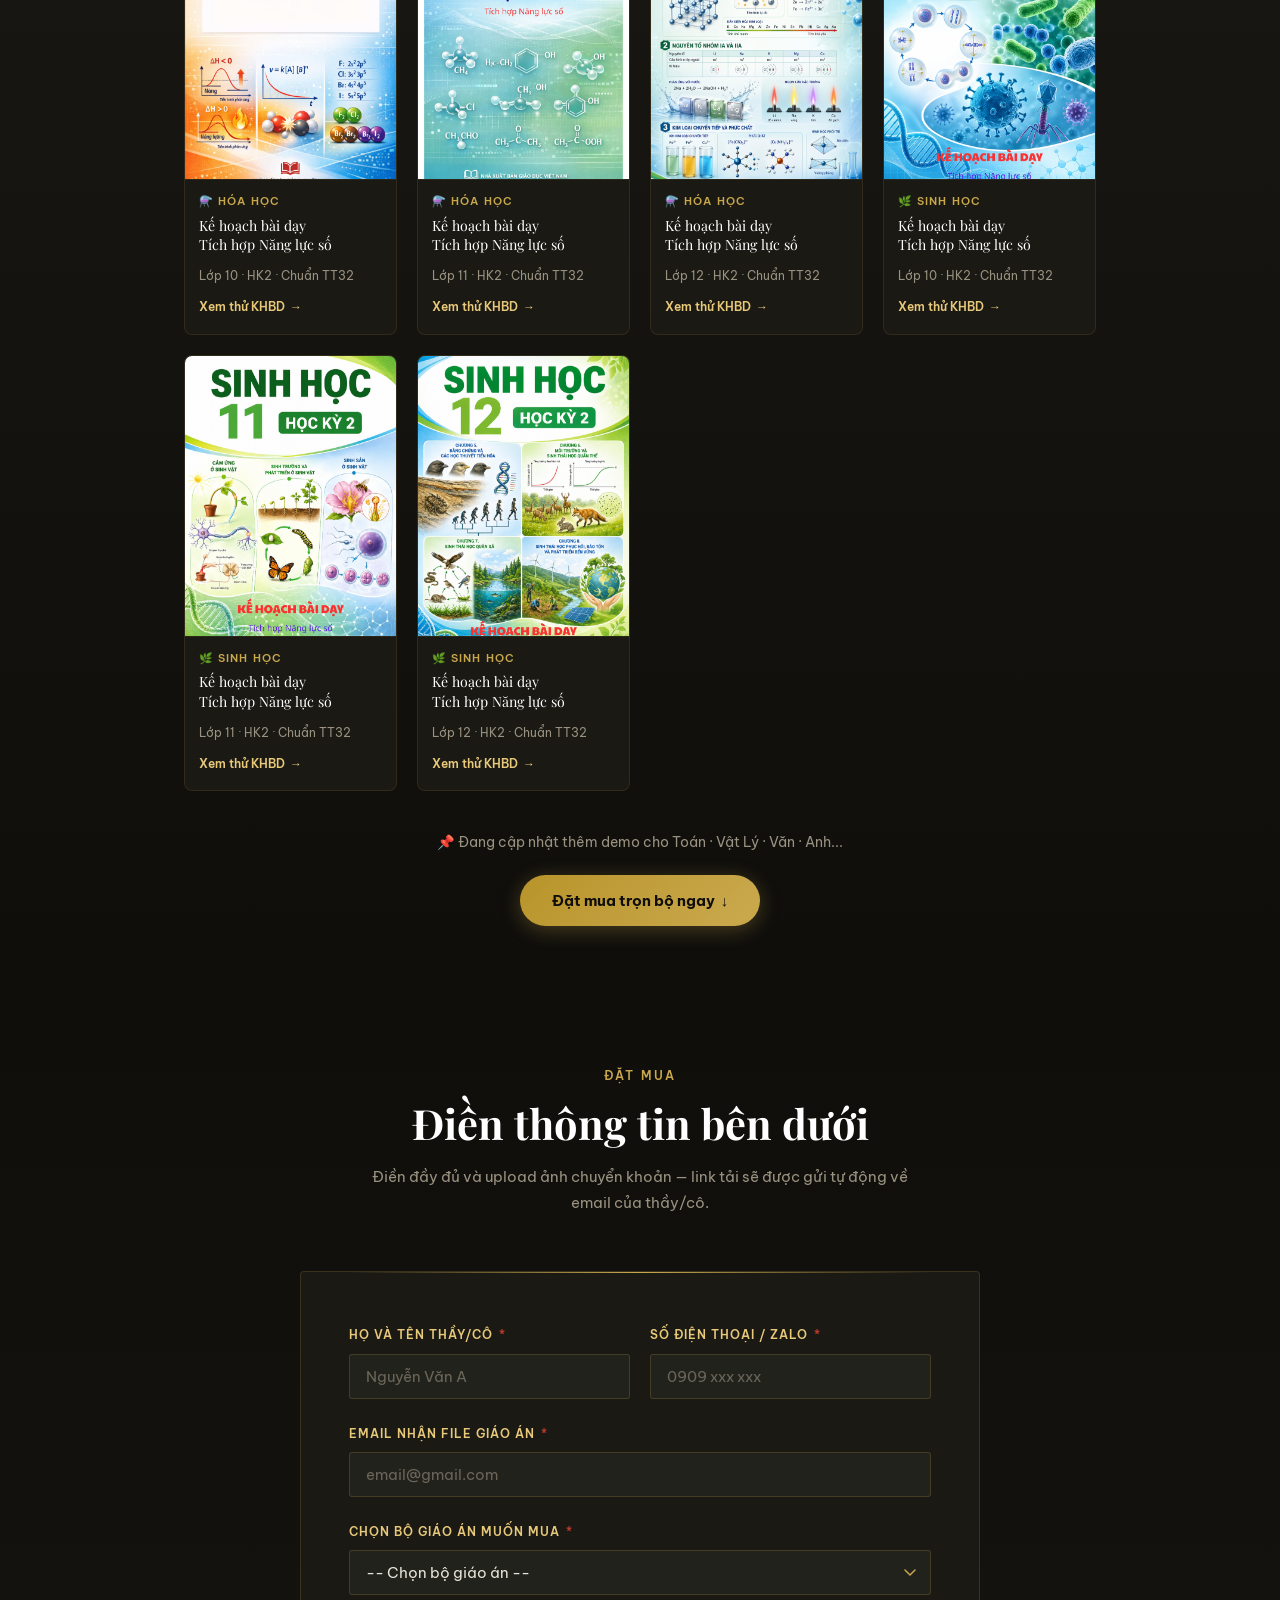
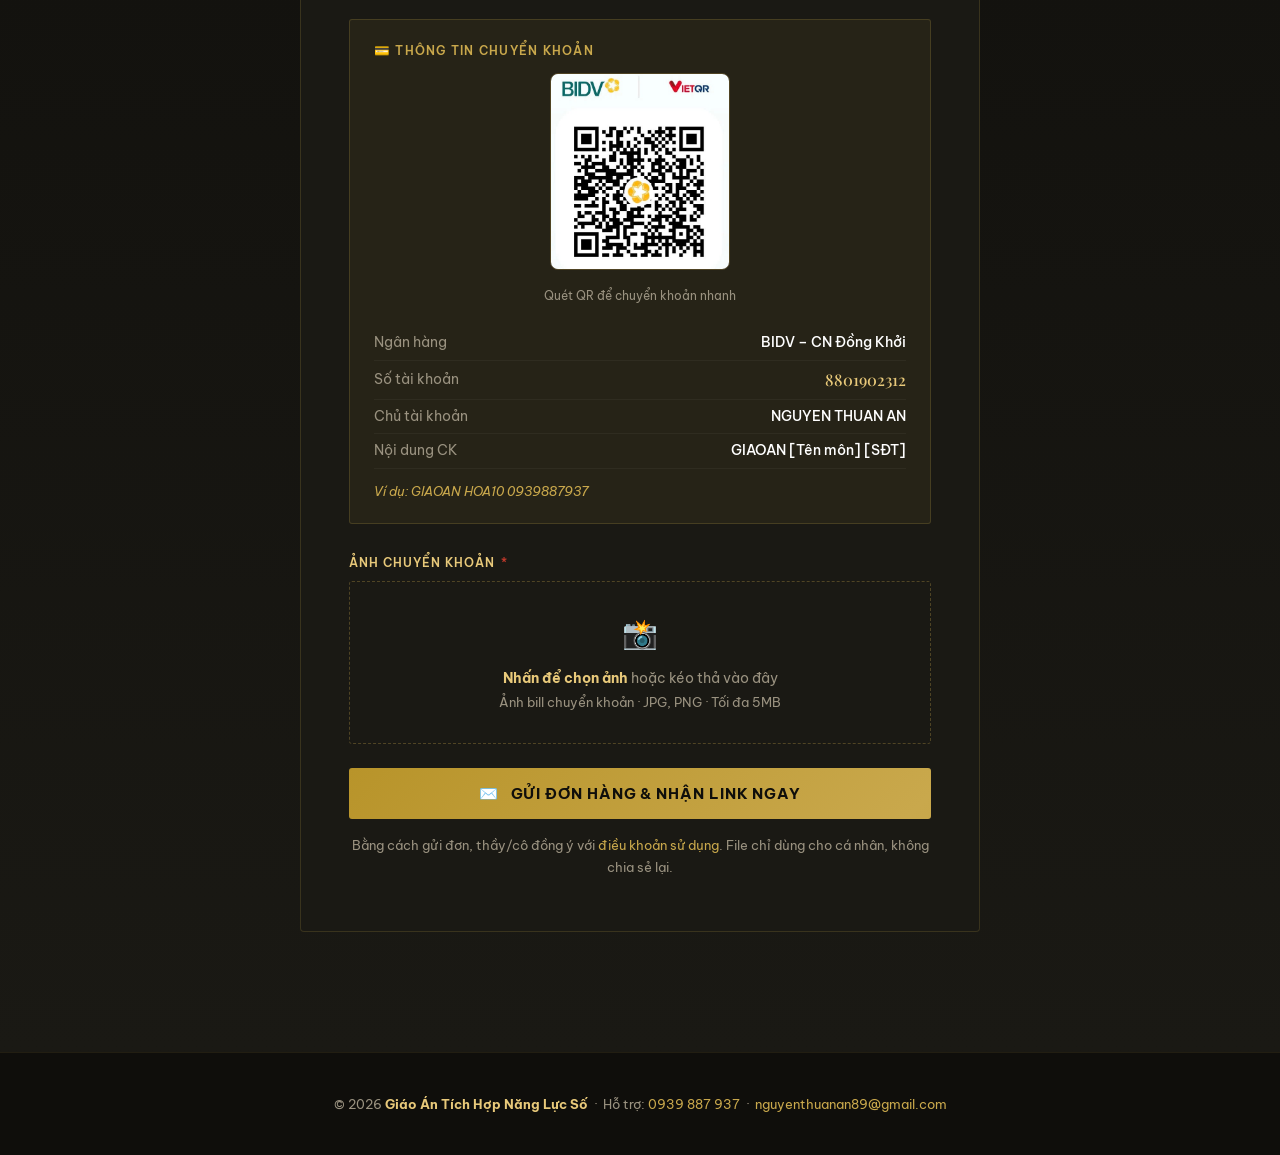
==== commit 0db70fd7: "Update index.html" ====
--- a/index.html
+++ b/index.html
@@ -163,7 +163,7 @@
          data-title="Giáo án ⚗️ Hóa học 10 HK2 – Tích hợp Năng lực số"
          data-url="https://docs.google.com/document/d/1SmDv7LsiPJp1iSDYiQjP3uS6oSTvTjze/preview"
          onclick="openDemo(event,this)">
-        <img class="demo-thumb" src="images/image_0.png" alt="Bìa ⚗️ Hóa học 10"/>
+        <img class="demo-thumb" src="./images/image_0.png" alt="Bìa ⚗️ Hóa học 10"/>
         <div class="demo-info">
           <div class="demo-subject">⚗️ Hóa học</div>
           <div class="demo-name">Kế hoạch bài dạy<br/>Tích hợp Năng lực số</div>
